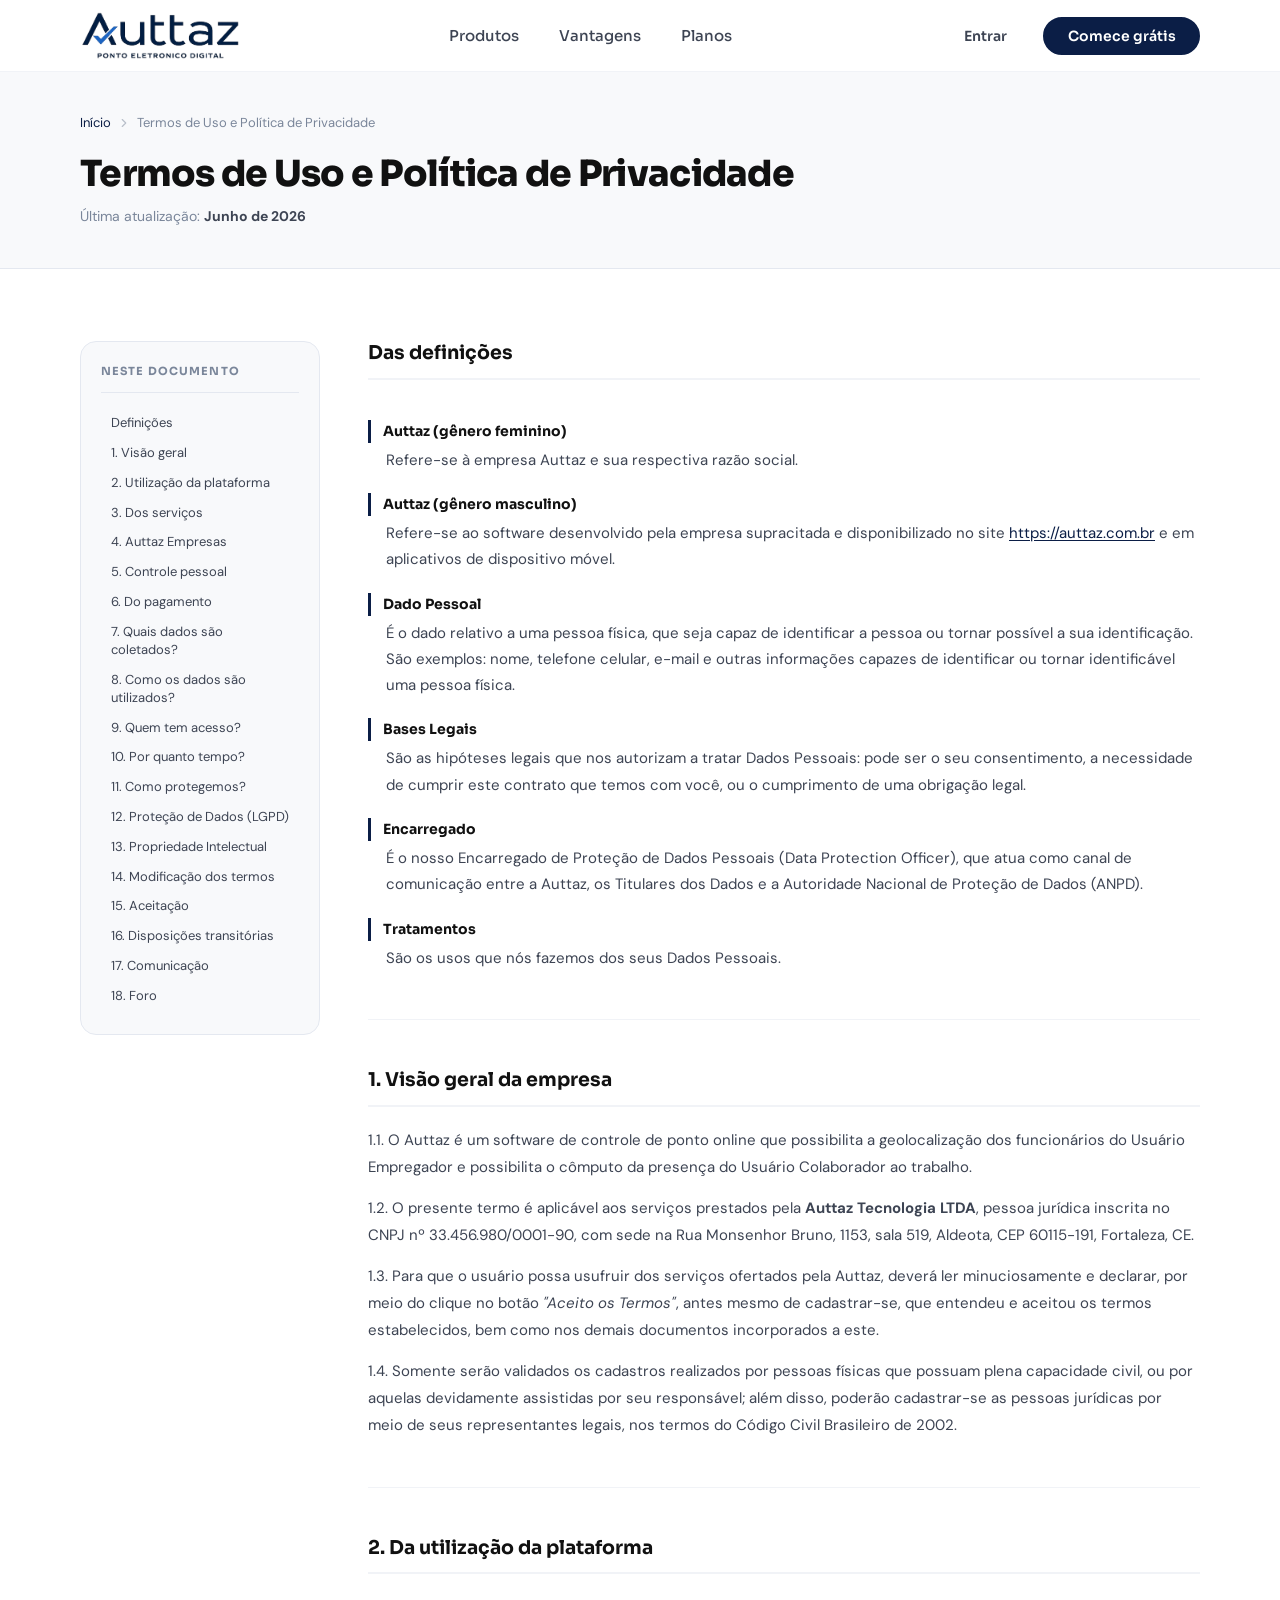
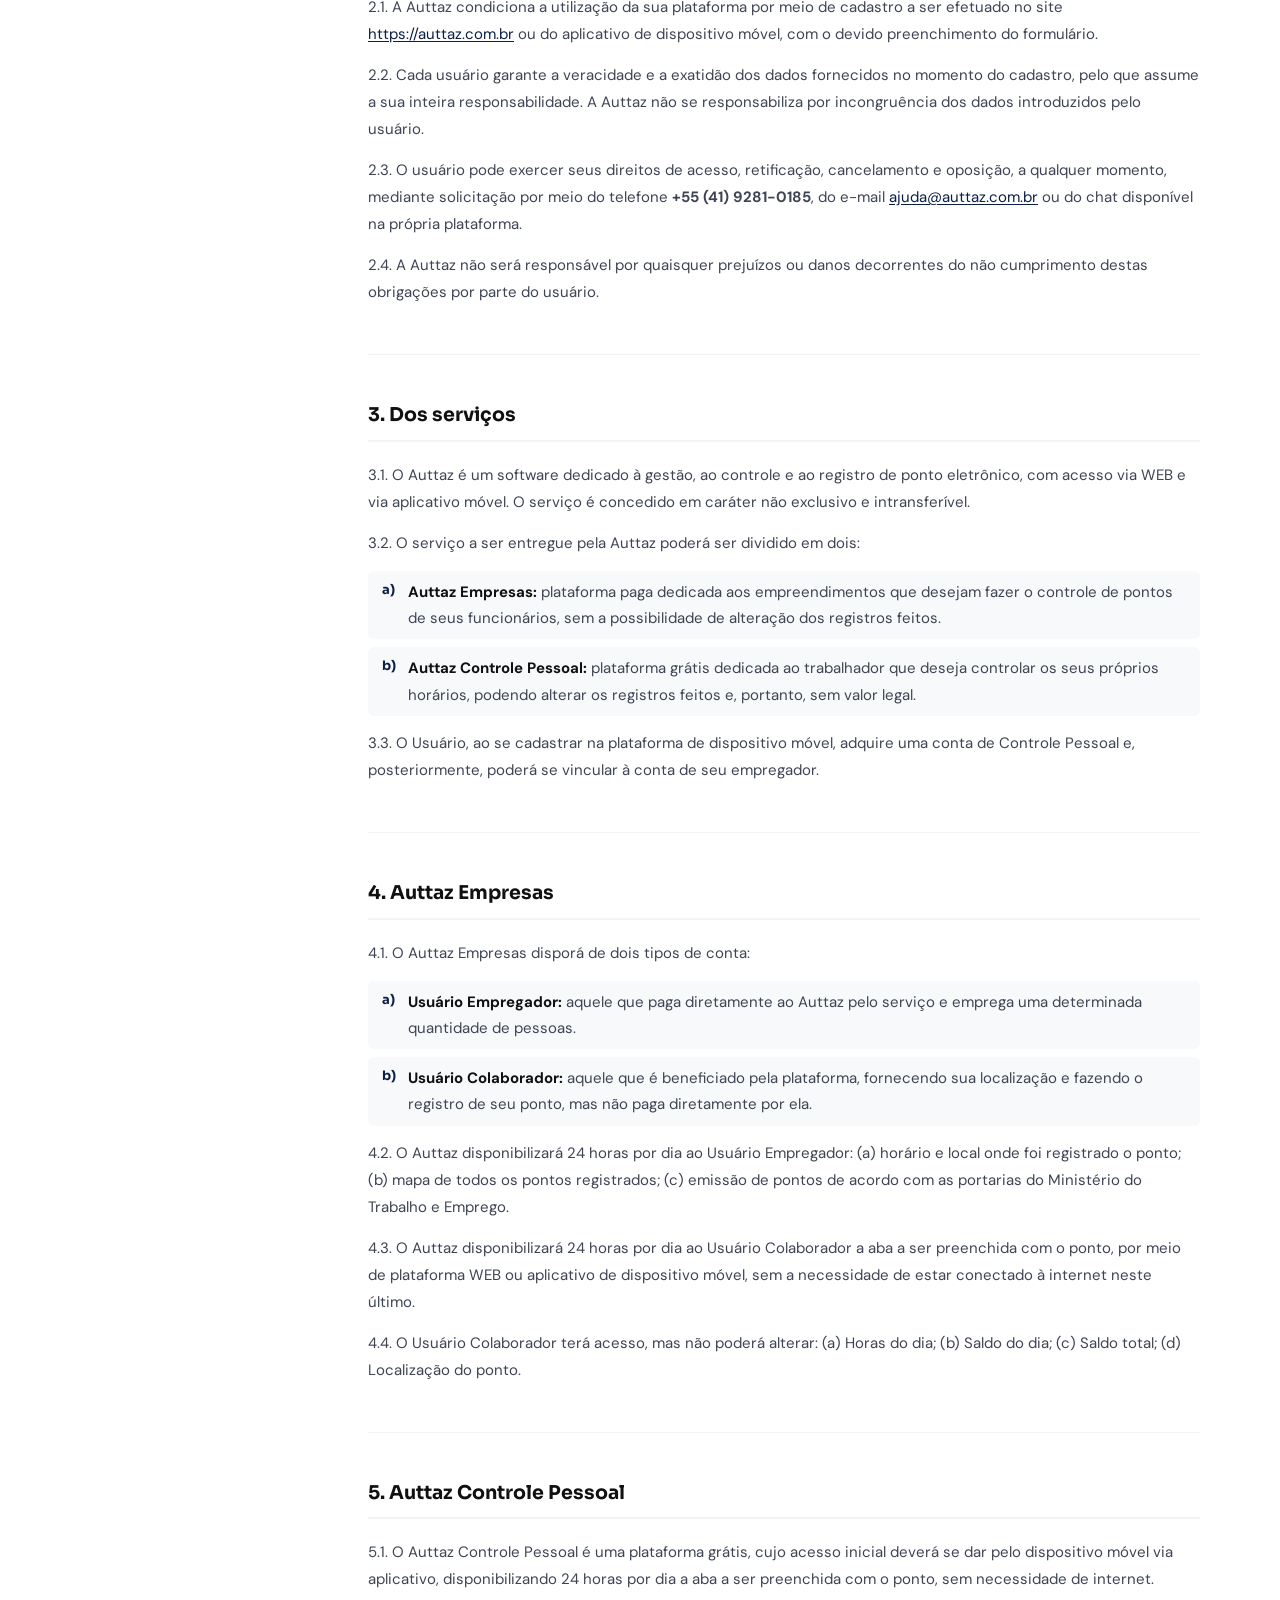
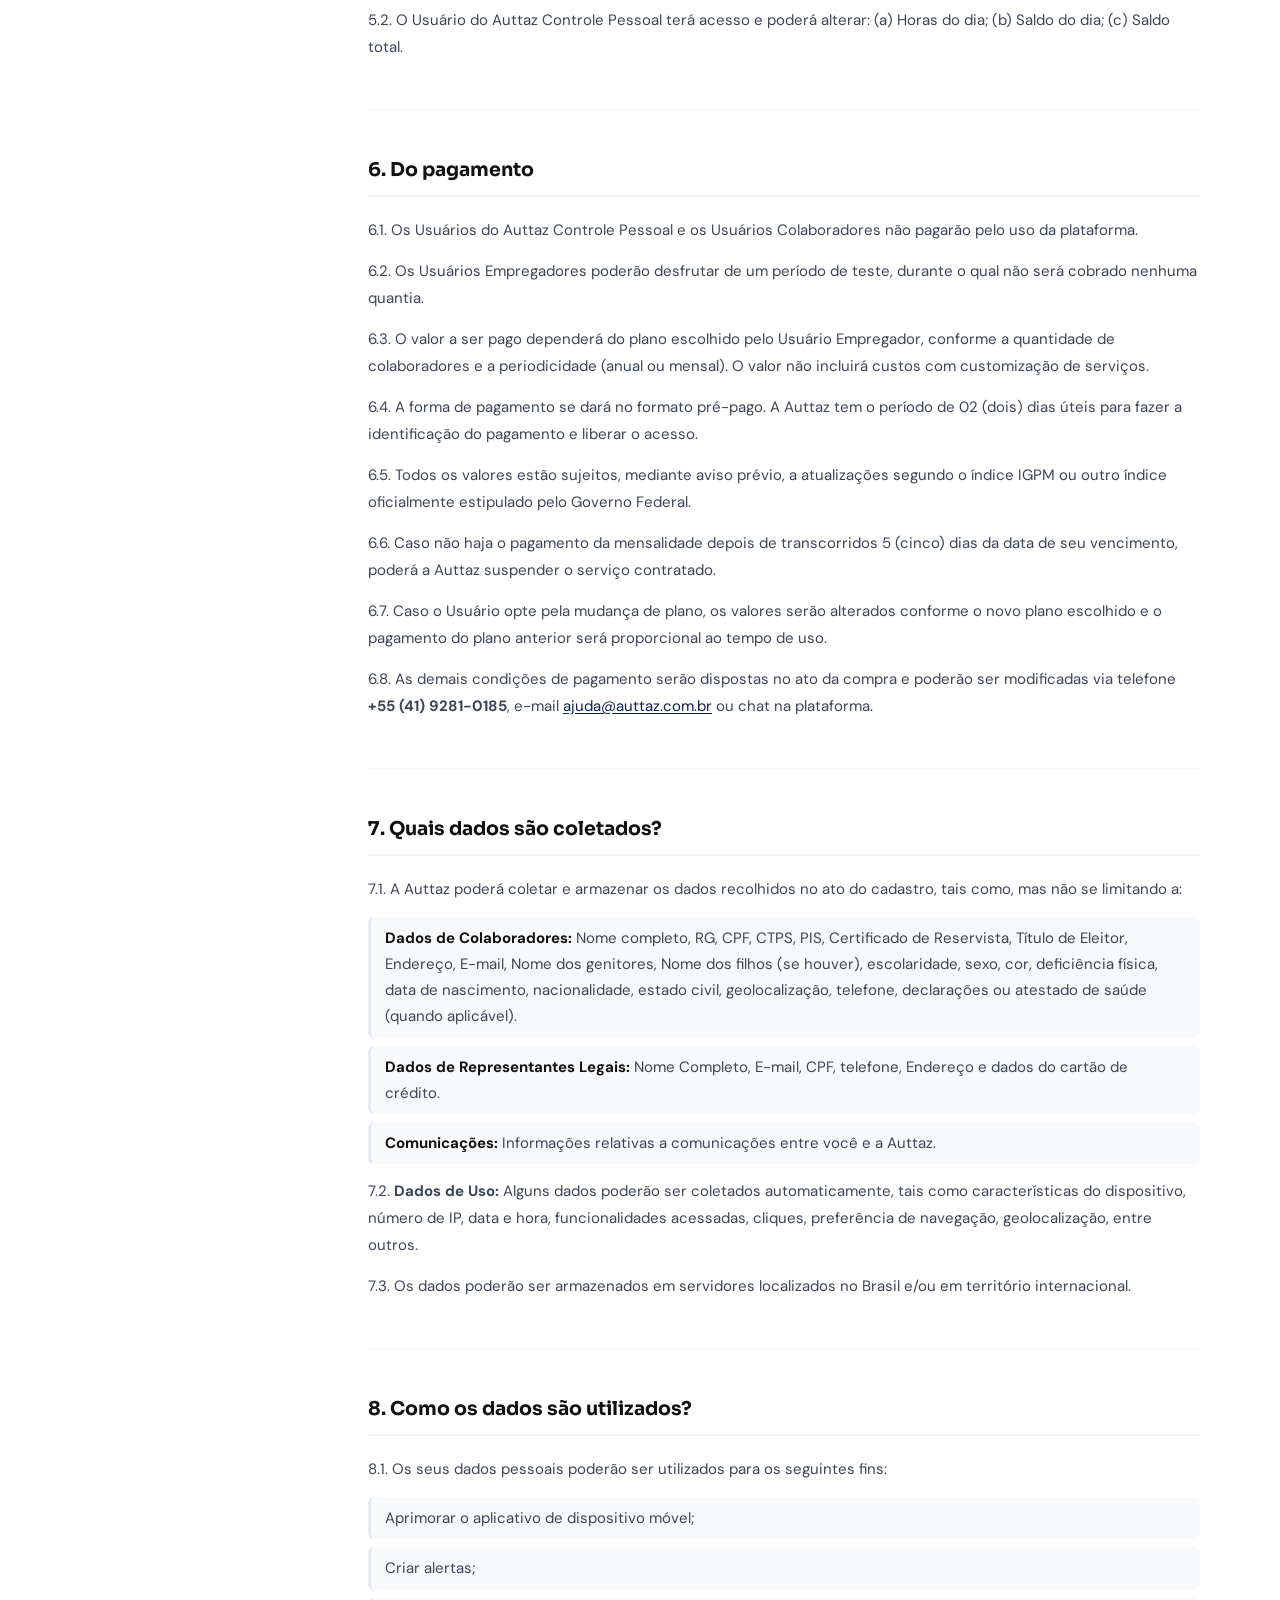
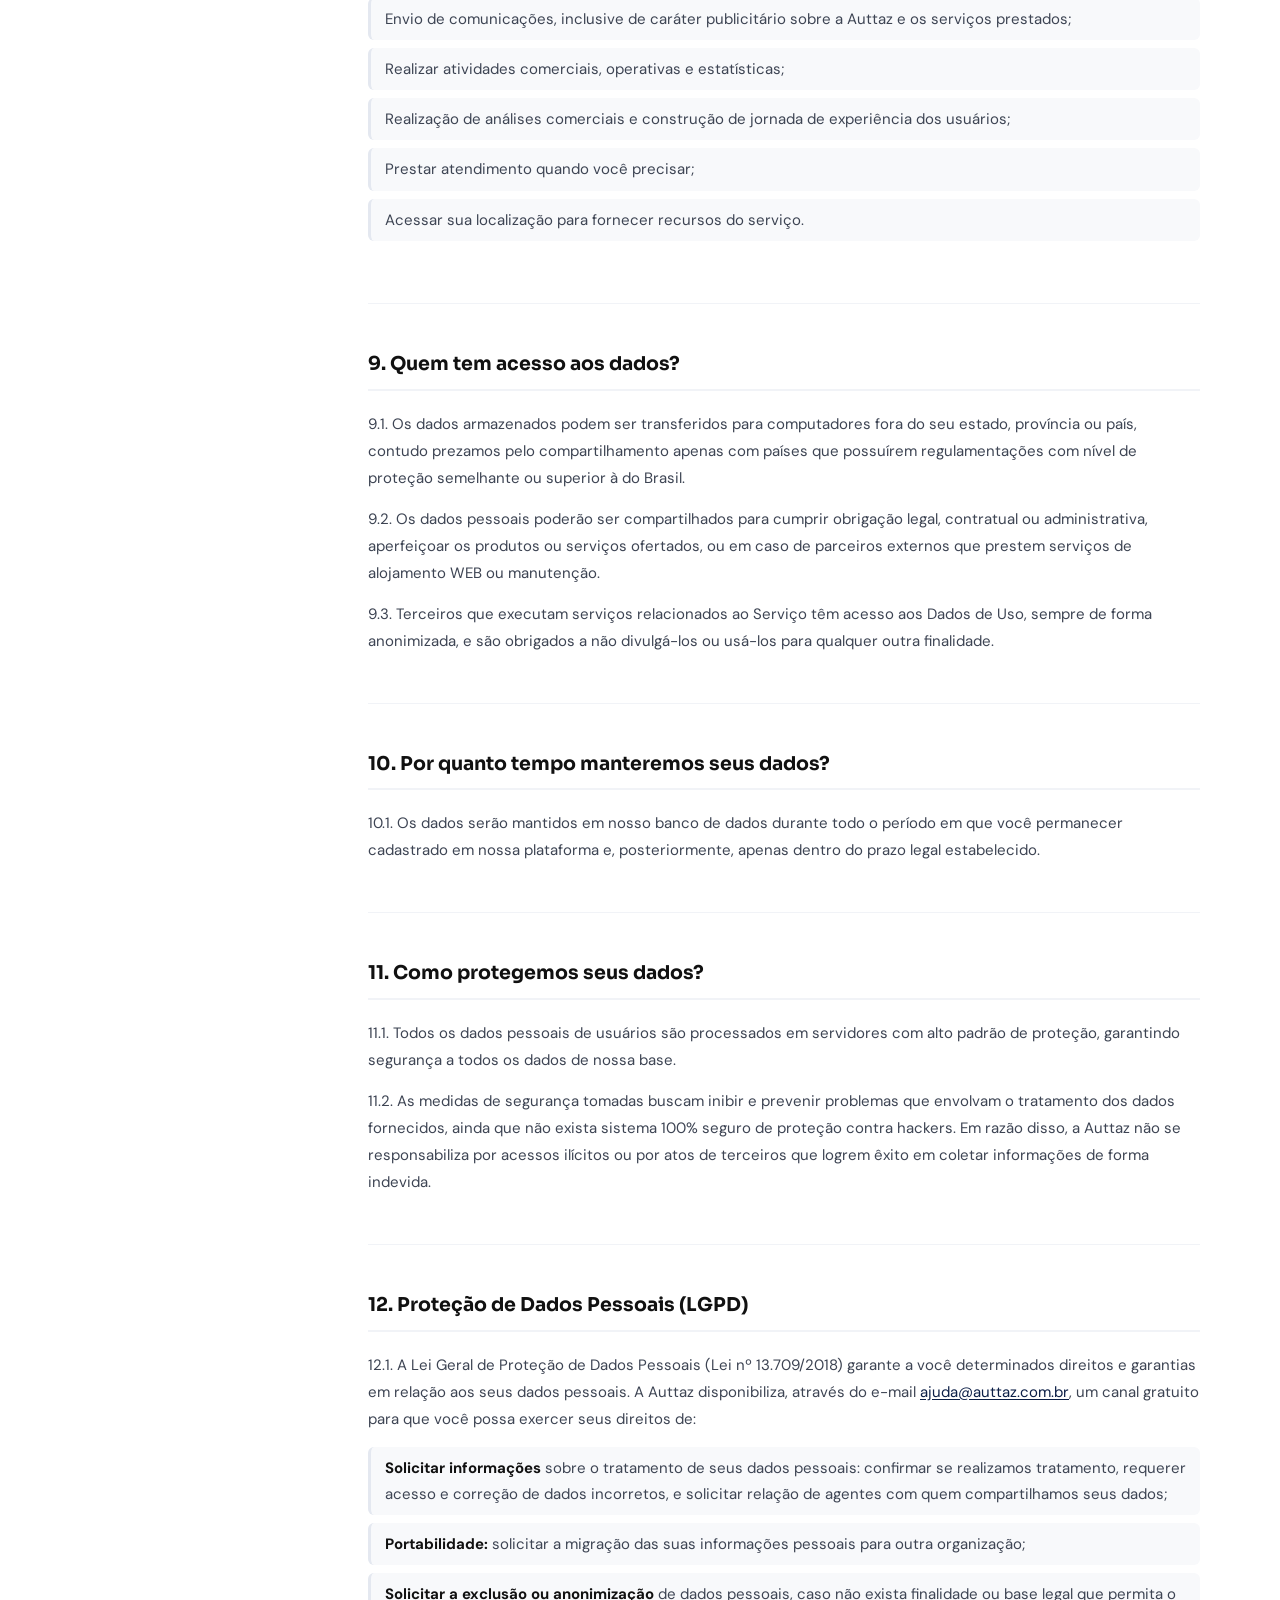
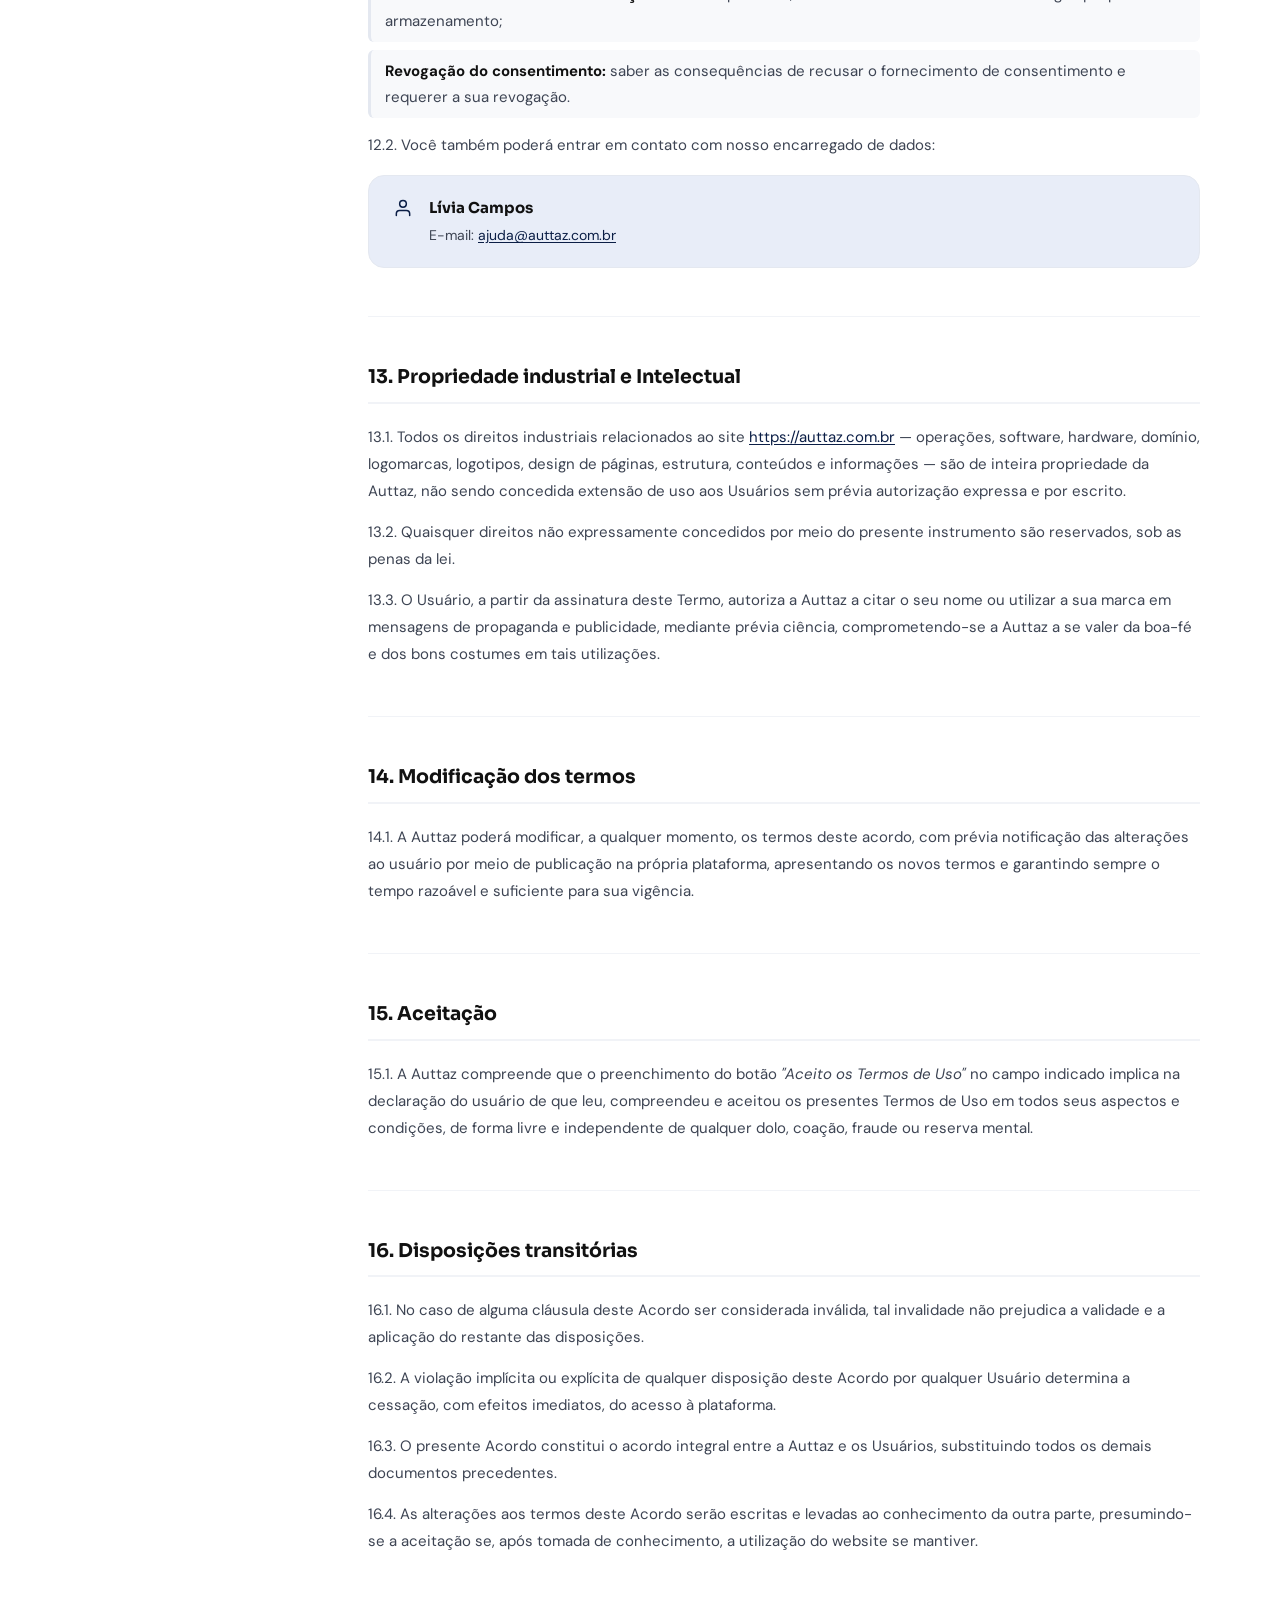
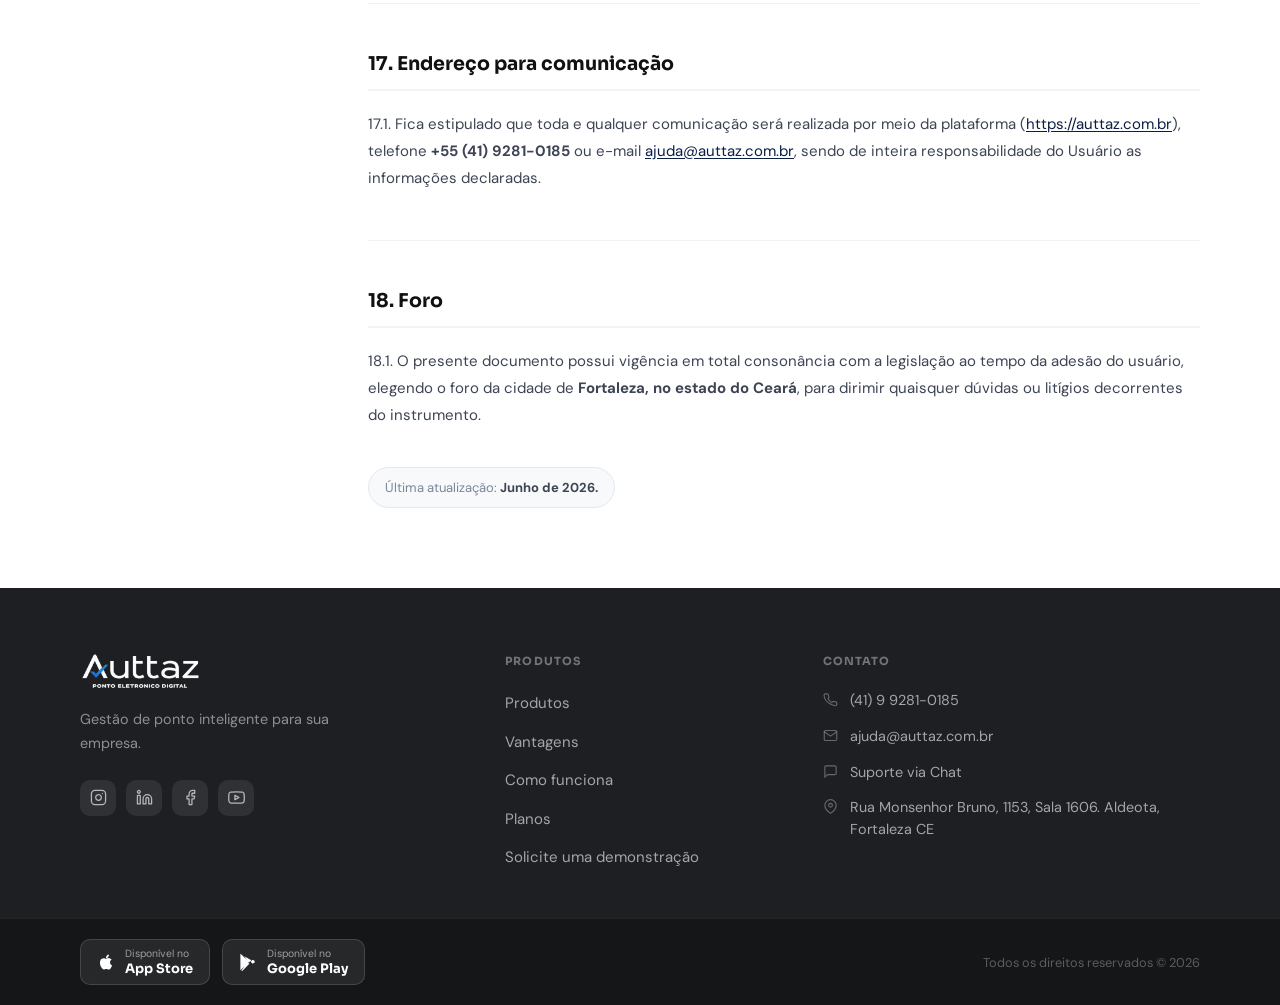
==== politica_de_privacidade.html @ d74c8990 "First commit Auttaz" ====
<!doctype html>
<html lang="pt-BR">
  <head>
    <meta charset="UTF-8" />
    <meta name="viewport" content="width=device-width, initial-scale=1.0" />
    <title>Termos de Uso e Política de Privacidade — Auttaz</title>
    <link rel="preconnect" href="https://fonts.googleapis.com" />
    <link rel="preconnect" href="https://fonts.gstatic.com" crossorigin />
    <link
      href="https://fonts.googleapis.com/css2?family=Sora:wght@300;400;500;600;700;800&family=DM+Sans:opsz,wght@9..40,300;9..40,400;9..40,500;9..40,600&display=swap"
      rel="stylesheet"
    />
    <!-- CSS do site principal -->
    <link rel="stylesheet" href="css/style.css" />
    <!-- CSS específico desta página -->
    <link rel="stylesheet" href="css/politica.css" />
    <link rel="icon" type="image/x-icon" href="./assets/img/logo-favicon.png" />
  </head>
  <body class="page-politica">
    <!-- ========== HEADER (idêntico ao site) ========== -->
    <header class="header" id="header">
      <div class="container header__inner">
        <a
          href="index.html"
          class="header__logo"
          aria-label="Voltar para a página inicial"
        >
          <img src="assets/img/logo-header.png" alt="Logo" class="logo-img" />
        </a>
        <nav class="header__nav" aria-label="Navegação principal">
          <ul class="nav__list">
            <li>
              <a href="index.html#solucoes" class="nav__link">Produtos</a>
            </li>
            <li>
              <a href="index.html#vantagens" class="nav__link">Vantagens</a>
            </li>
            <li><a href="index.html#planos" class="nav__link">Planos</a></li>
          </ul>
        </nav>
        <div class="header__actions">
          <a href="#" class="btn btn--ghost">Entrar</a>
          <a href="index.html#contato" class="btn btn--primary"
            >Comece grátis</a
          >
        </div>
        <button
          class="hamburger"
          id="hamburgerBtn"
          aria-label="Abrir menu"
          aria-expanded="false"
        >
          <span></span><span></span><span></span>
        </button>
      </div>
      <div class="mobile-nav" id="mobileNav" aria-hidden="true">
        <ul class="mobile-nav__list">
          <li>
            <a href="index.html#solucoes" class="mobile-nav__link">Produtos</a>
          </li>
          <li>
            <a href="index.html#vantagens" class="mobile-nav__link"
              >Vantagens</a
            >
          </li>
          <li>
            <a href="index.html#planos" class="mobile-nav__link">Planos</a>
          </li>
          <li class="mobile-nav__divider"></li>
          <li><a href="#" class="btn btn--ghost btn--full">Entrar</a></li>
          <li>
            <a href="index.html#contato" class="btn btn--primary btn--full"
              >Comece grátis</a
            >
          </li>
        </ul>
      </div>
    </header>

    <!-- ========== HERO DA PÁGINA ========== -->
    <section class="politica-hero">
      <div class="container">
        <div class="politica-hero__breadcrumb">
          <a href="index.html">Início</a>
          <svg
            width="14"
            height="14"
            viewBox="0 0 24 24"
            fill="none"
            stroke="currentColor"
            stroke-width="2"
            stroke-linecap="round"
            stroke-linejoin="round"
          >
            <polyline points="9 18 15 12 9 6" />
          </svg>
          <span>Termos de Uso e Política de Privacidade</span>
        </div>
        <h1 class="politica-hero__title">
          Termos de Uso e Política de Privacidade
        </h1>
        <p class="politica-hero__meta">
          Última atualização: <strong>Junho de 2026</strong>
        </p>
      </div>
    </section>

    <!-- ========== CONTEÚDO PRINCIPAL ========== -->
    <main class="politica-main">
      <div class="container politica-layout">
        <!-- Sumário lateral -->
        <aside class="politica-toc" aria-label="Índice do documento">
          <div class="politica-toc__inner">
            <p class="politica-toc__title">Neste documento</p>
            <nav>
              <ul class="politica-toc__list">
                <li><a href="#definicoes">Definições</a></li>
                <li><a href="#s1">1. Visão geral</a></li>
                <li><a href="#s2">2. Utilização da plataforma</a></li>
                <li><a href="#s3">3. Dos serviços</a></li>
                <li><a href="#s4">4. Auttaz Empresas</a></li>
                <li><a href="#s5">5. Controle pessoal</a></li>
                <li><a href="#s6">6. Do pagamento</a></li>
                <li><a href="#s7">7. Quais dados são coletados?</a></li>
                <li><a href="#s8">8. Como os dados são utilizados?</a></li>
                <li><a href="#s9">9. Quem tem acesso?</a></li>
                <li><a href="#s10">10. Por quanto tempo?</a></li>
                <li><a href="#s11">11. Como protegemos?</a></li>
                <li><a href="#s12">12. Proteção de Dados (LGPD)</a></li>
                <li><a href="#s13">13. Propriedade Intelectual</a></li>
                <li><a href="#s14">14. Modificação dos termos</a></li>
                <li><a href="#s15">15. Aceitação</a></li>
                <li><a href="#s16">16. Disposições transitórias</a></li>
                <li><a href="#s17">17. Comunicação</a></li>
                <li><a href="#s18">18. Foro</a></li>
              </ul>
            </nav>
          </div>
        </aside>

        <!-- Texto dos termos -->
        <article class="politica-content">
          <!-- DEFINIÇÕES -->
          <section id="definicoes" class="politica-section">
            <h2 class="politica-section__title">Das definições</h2>
            <dl class="politica-definitions">
              <dt>Auttaz (gênero feminino)</dt>
              <dd>Refere-se à empresa Auttaz e sua respectiva razão social.</dd>

              <dt>Auttaz (gênero masculino)</dt>
              <dd>
                Refere-se ao software desenvolvido pela empresa supracitada e
                disponibilizado no site
                <a href="https://auttaz.com.br" target="_blank" rel="noopener"
                  >https://auttaz.com.br</a
                >
                e em aplicativos de dispositivo móvel.
              </dd>

              <dt>Dado Pessoal</dt>
              <dd>
                É o dado relativo a uma pessoa física, que seja capaz de
                identificar a pessoa ou tornar possível a sua identificação. São
                exemplos: nome, telefone celular, e-mail e outras informações
                capazes de identificar ou tornar identificável uma pessoa
                física.
              </dd>

              <dt>Bases Legais</dt>
              <dd>
                São as hipóteses legais que nos autorizam a tratar Dados
                Pessoais: pode ser o seu consentimento, a necessidade de cumprir
                este contrato que temos com você, ou o cumprimento de uma
                obrigação legal.
              </dd>

              <dt>Encarregado</dt>
              <dd>
                É o nosso Encarregado de Proteção de Dados Pessoais (Data
                Protection Officer), que atua como canal de comunicação entre a
                Auttaz, os Titulares dos Dados e a Autoridade Nacional de
                Proteção de Dados (ANPD).
              </dd>

              <dt>Tratamentos</dt>
              <dd>São os usos que nós fazemos dos seus Dados Pessoais.</dd>
            </dl>
          </section>

          <!-- 1 -->
          <section id="s1" class="politica-section">
            <h2 class="politica-section__title">1. Visão geral da empresa</h2>
            <p>
              1.1. O Auttaz é um software de controle de ponto online que
              possibilita a geolocalização dos funcionários do Usuário
              Empregador e possibilita o cômputo da presença do Usuário
              Colaborador ao trabalho.
            </p>
            <p>
              1.2. O presente termo é aplicável aos serviços prestados pela
              <strong>Auttaz Tecnologia LTDA</strong>, pessoa jurídica inscrita
              no CNPJ nº 33.456.980/0001-90, com sede na Rua Monsenhor Bruno,
              1153, sala 519, Aldeota, CEP 60115-191, Fortaleza, CE.
            </p>
            <p>
              1.3. Para que o usuário possa usufruir dos serviços ofertados pela
              Auttaz, deverá ler minuciosamente e declarar, por meio do clique
              no botão <em>"Aceito os Termos"</em>, antes mesmo de cadastrar-se,
              que entendeu e aceitou os termos estabelecidos, bem como nos
              demais documentos incorporados a este.
            </p>
            <p>
              1.4. Somente serão validados os cadastros realizados por pessoas
              físicas que possuam plena capacidade civil, ou por aquelas
              devidamente assistidas por seu responsável; além disso, poderão
              cadastrar-se as pessoas jurídicas por meio de seus representantes
              legais, nos termos do Código Civil Brasileiro de 2002.
            </p>
          </section>

          <!-- 2 -->
          <section id="s2" class="politica-section">
            <h2 class="politica-section__title">
              2. Da utilização da plataforma
            </h2>
            <p>
              2.1. A Auttaz condiciona a utilização da sua plataforma por meio
              de cadastro a ser efetuado no site
              <a href="https://auttaz.com.br" target="_blank" rel="noopener"
                >https://auttaz.com.br</a
              >
              ou do aplicativo de dispositivo móvel, com o devido preenchimento
              do formulário.
            </p>
            <p>
              2.2. Cada usuário garante a veracidade e a exatidão dos dados
              fornecidos no momento do cadastro, pelo que assume a sua inteira
              responsabilidade. A Auttaz não se responsabiliza por incongruência
              dos dados introduzidos pelo usuário.
            </p>
            <p>
              2.3. O usuário pode exercer seus direitos de acesso, retificação,
              cancelamento e oposição, a qualquer momento, mediante solicitação
              por meio do telefone <strong>+55 (41) 9281-0185</strong>, do
              e-mail
              <a href="mailto:ajuda@auttaz.com.br">ajuda@auttaz.com.br</a> ou do
              chat disponível na própria plataforma.
            </p>
            <p>
              2.4. A Auttaz não será responsável por quaisquer prejuízos ou
              danos decorrentes do não cumprimento destas obrigações por parte
              do usuário.
            </p>
          </section>

          <!-- 3 -->
          <section id="s3" class="politica-section">
            <h2 class="politica-section__title">3. Dos serviços</h2>
            <p>
              3.1. O Auttaz é um software dedicado à gestão, ao controle e ao
              registro de ponto eletrônico, com acesso via WEB e via aplicativo
              móvel. O serviço é concedido em caráter não exclusivo e
              intransferível.
            </p>
            <p>
              3.2. O serviço a ser entregue pela Auttaz poderá ser dividido em
              dois:
            </p>
            <ol class="politica-list politica-list--alpha">
              <li>
                <strong>Auttaz Empresas:</strong> plataforma paga dedicada aos
                empreendimentos que desejam fazer o controle de pontos de seus
                funcionários, sem a possibilidade de alteração dos registros
                feitos.
              </li>
              <li>
                <strong>Auttaz Controle Pessoal:</strong> plataforma grátis
                dedicada ao trabalhador que deseja controlar os seus próprios
                horários, podendo alterar os registros feitos e, portanto, sem
                valor legal.
              </li>
            </ol>
            <p>
              3.3. O Usuário, ao se cadastrar na plataforma de dispositivo
              móvel, adquire uma conta de Controle Pessoal e, posteriormente,
              poderá se vincular à conta de seu empregador.
            </p>
          </section>

          <!-- 4 -->
          <section id="s4" class="politica-section">
            <h2 class="politica-section__title">4. Auttaz Empresas</h2>
            <p>4.1. O Auttaz Empresas disporá de dois tipos de conta:</p>
            <ol class="politica-list politica-list--alpha">
              <li>
                <strong>Usuário Empregador:</strong> aquele que paga diretamente
                ao Auttaz pelo serviço e emprega uma determinada quantidade de
                pessoas.
              </li>
              <li>
                <strong>Usuário Colaborador:</strong> aquele que é beneficiado
                pela plataforma, fornecendo sua localização e fazendo o registro
                de seu ponto, mas não paga diretamente por ela.
              </li>
            </ol>
            <p>
              4.2. O Auttaz disponibilizará 24 horas por dia ao Usuário
              Empregador: (a) horário e local onde foi registrado o ponto; (b)
              mapa de todos os pontos registrados; (c) emissão de pontos de
              acordo com as portarias do Ministério do Trabalho e Emprego.
            </p>
            <p>
              4.3. O Auttaz disponibilizará 24 horas por dia ao Usuário
              Colaborador a aba a ser preenchida com o ponto, por meio de
              plataforma WEB ou aplicativo de dispositivo móvel, sem a
              necessidade de estar conectado à internet neste último.
            </p>
            <p>
              4.4. O Usuário Colaborador terá acesso, mas não poderá alterar:
              (a) Horas do dia; (b) Saldo do dia; (c) Saldo total; (d)
              Localização do ponto.
            </p>
          </section>

          <!-- 5 -->
          <section id="s5" class="politica-section">
            <h2 class="politica-section__title">5. Auttaz Controle Pessoal</h2>
            <p>
              5.1. O Auttaz Controle Pessoal é uma plataforma grátis, cujo
              acesso inicial deverá se dar pelo dispositivo móvel via
              aplicativo, disponibilizando 24 horas por dia a aba a ser
              preenchida com o ponto, sem necessidade de internet.
            </p>
            <p>
              5.2. O Usuário do Auttaz Controle Pessoal terá acesso e poderá
              alterar: (a) Horas do dia; (b) Saldo do dia; (c) Saldo total.
            </p>
          </section>

          <!-- 6 -->
          <section id="s6" class="politica-section">
            <h2 class="politica-section__title">6. Do pagamento</h2>
            <p>
              6.1. Os Usuários do Auttaz Controle Pessoal e os Usuários
              Colaboradores não pagarão pelo uso da plataforma.
            </p>
            <p>
              6.2. Os Usuários Empregadores poderão desfrutar de um período de
              teste, durante o qual não será cobrado nenhuma quantia.
            </p>
            <p>
              6.3. O valor a ser pago dependerá do plano escolhido pelo Usuário
              Empregador, conforme a quantidade de colaboradores e a
              periodicidade (anual ou mensal). O valor não incluirá custos com
              customização de serviços.
            </p>
            <p>
              6.4. A forma de pagamento se dará no formato pré-pago. A Auttaz
              tem o período de 02 (dois) dias úteis para fazer a identificação
              do pagamento e liberar o acesso.
            </p>
            <p>
              6.5. Todos os valores estão sujeitos, mediante aviso prévio, a
              atualizações segundo o índice IGPM ou outro índice oficialmente
              estipulado pelo Governo Federal.
            </p>
            <p>
              6.6. Caso não haja o pagamento da mensalidade depois de
              transcorridos 5 (cinco) dias da data de seu vencimento, poderá a
              Auttaz suspender o serviço contratado.
            </p>
            <p>
              6.7. Caso o Usuário opte pela mudança de plano, os valores serão
              alterados conforme o novo plano escolhido e o pagamento do plano
              anterior será proporcional ao tempo de uso.
            </p>
            <p>
              6.8. As demais condições de pagamento serão dispostas no ato da
              compra e poderão ser modificadas via telefone
              <strong>+55 (41) 9281-0185</strong>, e-mail
              <a href="mailto:ajuda@auttaz.com.br">ajuda@auttaz.com.br</a> ou
              chat na plataforma.
            </p>
          </section>

          <!-- 7 -->
          <section id="s7" class="politica-section">
            <h2 class="politica-section__title">
              7. Quais dados são coletados?
            </h2>
            <p>
              7.1. A Auttaz poderá coletar e armazenar os dados recolhidos no
              ato do cadastro, tais como, mas não se limitando a:
            </p>
            <ul class="politica-list">
              <li>
                <strong>Dados de Colaboradores:</strong> Nome completo, RG, CPF,
                CTPS, PIS, Certificado de Reservista, Título de Eleitor,
                Endereço, E-mail, Nome dos genitores, Nome dos filhos (se
                houver), escolaridade, sexo, cor, deficiência física, data de
                nascimento, nacionalidade, estado civil, geolocalização,
                telefone, declarações ou atestado de saúde (quando aplicável).
              </li>
              <li>
                <strong>Dados de Representantes Legais:</strong> Nome Completo,
                E-mail, CPF, telefone, Endereço e dados do cartão de crédito.
              </li>
              <li>
                <strong>Comunicações:</strong> Informações relativas a
                comunicações entre você e a Auttaz.
              </li>
            </ul>
            <p>
              7.2. <strong>Dados de Uso:</strong> Alguns dados poderão ser
              coletados automaticamente, tais como características do
              dispositivo, número de IP, data e hora, funcionalidades acessadas,
              cliques, preferência de navegação, geolocalização, entre outros.
            </p>
            <p>
              7.3. Os dados poderão ser armazenados em servidores localizados no
              Brasil e/ou em território internacional.
            </p>
          </section>

          <!-- 8 -->
          <section id="s8" class="politica-section">
            <h2 class="politica-section__title">
              8. Como os dados são utilizados?
            </h2>
            <p>
              8.1. Os seus dados pessoais poderão ser utilizados para os
              seguintes fins:
            </p>
            <ul class="politica-list">
              <li>Aprimorar o aplicativo de dispositivo móvel;</li>
              <li>Criar alertas;</li>
              <li>
                Envio de comunicações, inclusive de caráter publicitário sobre a
                Auttaz e os serviços prestados;
              </li>
              <li>
                Realizar atividades comerciais, operativas e estatísticas;
              </li>
              <li>
                Realização de análises comerciais e construção de jornada de
                experiência dos usuários;
              </li>
              <li>Prestar atendimento quando você precisar;</li>
              <li>
                Acessar sua localização para fornecer recursos do serviço.
              </li>
            </ul>
          </section>

          <!-- 9 -->
          <section id="s9" class="politica-section">
            <h2 class="politica-section__title">
              9. Quem tem acesso aos dados?
            </h2>
            <p>
              9.1. Os dados armazenados podem ser transferidos para computadores
              fora do seu estado, província ou país, contudo prezamos pelo
              compartilhamento apenas com países que possuírem regulamentações
              com nível de proteção semelhante ou superior à do Brasil.
            </p>
            <p>
              9.2. Os dados pessoais poderão ser compartilhados para cumprir
              obrigação legal, contratual ou administrativa, aperfeiçoar os
              produtos ou serviços ofertados, ou em caso de parceiros externos
              que prestem serviços de alojamento WEB ou manutenção.
            </p>
            <p>
              9.3. Terceiros que executam serviços relacionados ao Serviço têm
              acesso aos Dados de Uso, sempre de forma anonimizada, e são
              obrigados a não divulgá-los ou usá-los para qualquer outra
              finalidade.
            </p>
          </section>

          <!-- 10 -->
          <section id="s10" class="politica-section">
            <h2 class="politica-section__title">
              10. Por quanto tempo manteremos seus dados?
            </h2>
            <p>
              10.1. Os dados serão mantidos em nosso banco de dados durante todo
              o período em que você permanecer cadastrado em nossa plataforma e,
              posteriormente, apenas dentro do prazo legal estabelecido.
            </p>
          </section>

          <!-- 11 -->
          <section id="s11" class="politica-section">
            <h2 class="politica-section__title">
              11. Como protegemos seus dados?
            </h2>
            <p>
              11.1. Todos os dados pessoais de usuários são processados em
              servidores com alto padrão de proteção, garantindo segurança a
              todos os dados de nossa base.
            </p>
            <p>
              11.2. As medidas de segurança tomadas buscam inibir e prevenir
              problemas que envolvam o tratamento dos dados fornecidos, ainda
              que não exista sistema 100% seguro de proteção contra hackers. Em
              razão disso, a Auttaz não se responsabiliza por acessos ilícitos
              ou por atos de terceiros que logrem êxito em coletar informações
              de forma indevida.
            </p>
          </section>

          <!-- 12 -->
          <section id="s12" class="politica-section">
            <h2 class="politica-section__title">
              12. Proteção de Dados Pessoais (LGPD)
            </h2>
            <p>
              12.1. A Lei Geral de Proteção de Dados Pessoais (Lei nº
              13.709/2018) garante a você determinados direitos e garantias em
              relação aos seus dados pessoais. A Auttaz disponibiliza, através
              do e-mail
              <a href="mailto:ajuda@auttaz.com.br">ajuda@auttaz.com.br</a>, um
              canal gratuito para que você possa exercer seus direitos de:
            </p>
            <ul class="politica-list">
              <li>
                <strong>Solicitar informações</strong> sobre o tratamento de
                seus dados pessoais: confirmar se realizamos tratamento,
                requerer acesso e correção de dados incorretos, e solicitar
                relação de agentes com quem compartilhamos seus dados;
              </li>
              <li>
                <strong>Portabilidade:</strong> solicitar a migração das suas
                informações pessoais para outra organização;
              </li>
              <li>
                <strong>Solicitar a exclusão ou anonimização</strong> de dados
                pessoais, caso não exista finalidade ou base legal que permita o
                armazenamento;
              </li>
              <li>
                <strong>Revogação do consentimento:</strong> saber as
                consequências de recusar o fornecimento de consentimento e
                requerer a sua revogação.
              </li>
            </ul>
            <p>
              12.2. Você também poderá entrar em contato com nosso encarregado
              de dados:
            </p>
            <div class="politica-contact-card">
              <svg
                width="20"
                height="20"
                viewBox="0 0 24 24"
                fill="none"
                stroke="#0b1e46"
                stroke-width="1.8"
                stroke-linecap="round"
                stroke-linejoin="round"
              >
                <path d="M20 21v-2a4 4 0 0 0-4-4H8a4 4 0 0 0-4 4v2" />
                <circle cx="12" cy="7" r="4" />
              </svg>
              <div>
                <strong>Lívia Campos</strong>
                <span
                  >E-mail:
                  <a href="mailto:ajuda@auttaz.com.br"
                    >ajuda@auttaz.com.br</a
                  ></span
                >
              </div>
            </div>
          </section>

          <!-- 13 -->
          <section id="s13" class="politica-section">
            <h2 class="politica-section__title">
              13. Propriedade industrial e Intelectual
            </h2>
            <p>
              13.1. Todos os direitos industriais relacionados ao site
              <a href="https://auttaz.com.br" target="_blank" rel="noopener"
                >https://auttaz.com.br</a
              >
              — operações, software, hardware, domínio, logomarcas, logotipos,
              design de páginas, estrutura, conteúdos e informações — são de
              inteira propriedade da Auttaz, não sendo concedida extensão de uso
              aos Usuários sem prévia autorização expressa e por escrito.
            </p>
            <p>
              13.2. Quaisquer direitos não expressamente concedidos por meio do
              presente instrumento são reservados, sob as penas da lei.
            </p>
            <p>
              13.3. O Usuário, a partir da assinatura deste Termo, autoriza a
              Auttaz a citar o seu nome ou utilizar a sua marca em mensagens de
              propaganda e publicidade, mediante prévia ciência,
              comprometendo-se a Auttaz a se valer da boa-fé e dos bons costumes
              em tais utilizações.
            </p>
          </section>

          <!-- 14 -->
          <section id="s14" class="politica-section">
            <h2 class="politica-section__title">14. Modificação dos termos</h2>
            <p>
              14.1. A Auttaz poderá modificar, a qualquer momento, os termos
              deste acordo, com prévia notificação das alterações ao usuário por
              meio de publicação na própria plataforma, apresentando os novos
              termos e garantindo sempre o tempo razoável e suficiente para sua
              vigência.
            </p>
          </section>

          <!-- 15 -->
          <section id="s15" class="politica-section">
            <h2 class="politica-section__title">15. Aceitação</h2>
            <p>
              15.1. A Auttaz compreende que o preenchimento do botão
              <em>"Aceito os Termos de Uso"</em> no campo indicado implica na
              declaração do usuário de que leu, compreendeu e aceitou os
              presentes Termos de Uso em todos seus aspectos e condições, de
              forma livre e independente de qualquer dolo, coação, fraude ou
              reserva mental.
            </p>
          </section>

          <!-- 16 -->
          <section id="s16" class="politica-section">
            <h2 class="politica-section__title">
              16. Disposições transitórias
            </h2>
            <p>
              16.1. No caso de alguma cláusula deste Acordo ser considerada
              inválida, tal invalidade não prejudica a validade e a aplicação do
              restante das disposições.
            </p>
            <p>
              16.2. A violação implícita ou explícita de qualquer disposição
              deste Acordo por qualquer Usuário determina a cessação, com
              efeitos imediatos, do acesso à plataforma.
            </p>
            <p>
              16.3. O presente Acordo constitui o acordo integral entre a Auttaz
              e os Usuários, substituindo todos os demais documentos
              precedentes.
            </p>
            <p>
              16.4. As alterações aos termos deste Acordo serão escritas e
              levadas ao conhecimento da outra parte, presumindo-se a aceitação
              se, após tomada de conhecimento, a utilização do website se
              mantiver.
            </p>
          </section>

          <!-- 17 -->
          <section id="s17" class="politica-section">
            <h2 class="politica-section__title">
              17. Endereço para comunicação
            </h2>
            <p>
              17.1. Fica estipulado que toda e qualquer comunicação será
              realizada por meio da plataforma (<a
                href="https://auttaz.com.br"
                target="_blank"
                rel="noopener"
                >https://auttaz.com.br</a
              >), telefone <strong>+55 (41) 9281-0185</strong> ou e-mail
              <a href="mailto:ajuda@auttaz.com.br">ajuda@auttaz.com.br</a>,
              sendo de inteira responsabilidade do Usuário as informações
              declaradas.
            </p>
          </section>

          <!-- 18 -->
          <section id="s18" class="politica-section">
            <h2 class="politica-section__title">18. Foro</h2>
            <p>
              18.1. O presente documento possui vigência em total consonância
              com a legislação ao tempo da adesão do usuário, elegendo o foro da
              cidade de <strong>Fortaleza, no estado do Ceará</strong>, para
              dirimir quaisquer dúvidas ou litígios decorrentes do instrumento.
            </p>
            <p class="politica-update">
              Última atualização: <strong>Junho de 2026.</strong>
            </p>
          </section>
        </article>
      </div>
    </main>

    <!-- ========== FOOTER ========== -->
    <footer class="footer">
      <div class="container footer__inner">
        <div class="footer__brand">
          <a href="index.html" class="footer__logo" aria-label="Logo">
            <img
              src="assets/img/logo-footer.png"
              alt="Logo"
              class="logo-img logo-img--footer"
            />
          </a>
          <p class="footer__tagline">
            Gestão de ponto inteligente para sua empresa.
          </p>
          <div class="footer__social">
            <a href="#" class="social-link" aria-label="Instagram">
              <svg
                width="17"
                height="17"
                viewBox="0 0 24 24"
                fill="none"
                stroke="currentColor"
                stroke-width="1.8"
                stroke-linecap="round"
                stroke-linejoin="round"
              >
                <rect x="2" y="2" width="20" height="20" rx="5" />
                <path d="M16 11.37A4 4 0 1 1 12.63 8 4 4 0 0 1 16 11.37z" />
                <line x1="17.5" y1="6.5" x2="17.51" y2="6.5" />
              </svg>
            </a>
            <a href="#" class="social-link" aria-label="LinkedIn">
              <svg
                width="17"
                height="17"
                viewBox="0 0 24 24"
                fill="none"
                stroke="currentColor"
                stroke-width="1.8"
                stroke-linecap="round"
                stroke-linejoin="round"
              >
                <path
                  d="M16 8a6 6 0 0 1 6 6v7h-4v-7a2 2 0 0 0-2-2 2 2 0 0 0-2 2v7h-4v-7a6 6 0 0 1 6-6z"
                />
                <rect x="2" y="9" width="4" height="12" />
                <circle cx="4" cy="4" r="2" />
              </svg>
            </a>
            <a href="#" class="social-link" aria-label="Facebook">
              <svg
                width="17"
                height="17"
                viewBox="0 0 24 24"
                fill="none"
                stroke="currentColor"
                stroke-width="1.8"
                stroke-linecap="round"
                stroke-linejoin="round"
              >
                <path
                  d="M18 2h-3a5 5 0 0 0-5 5v3H7v4h3v8h4v-8h3l1-4h-4V7a1 1 0 0 1 1-1h3z"
                />
              </svg>
            </a>
            <a href="#" class="social-link" aria-label="YouTube">
              <svg
                width="17"
                height="17"
                viewBox="0 0 24 24"
                fill="none"
                stroke="currentColor"
                stroke-width="1.8"
                stroke-linecap="round"
                stroke-linejoin="round"
              >
                <path
                  d="M22.54 6.42a2.78 2.78 0 0 0-1.95-1.97C18.88 4 12 4 12 4s-6.88 0-8.59.45A2.78 2.78 0 0 0 1.46 6.42 29 29 0 0 0 1 12a29 29 0 0 0 .46 5.58A2.78 2.78 0 0 0 3.41 19.6C5.12 20 12 20 12 20s6.88 0 8.59-.4a2.78 2.78 0 0 0 1.95-1.97A29 29 0 0 0 23 12a29 29 0 0 0-.46-5.58z"
                />
                <polygon points="9.75 15.02 15.5 12 9.75 8.98 9.75 15.02" />
              </svg>
            </a>
          </div>
        </div>
        <div class="footer__nav">
          <h4 class="footer__nav-title">Produtos</h4>
          <ul class="footer__nav-list">
            <li><a href="index.html#solucoes">Produtos</a></li>
            <li><a href="index.html#vantagens">Vantagens</a></li>
            <li><a href="index.html#planos">Como funciona</a></li>
            <li><a href="index.html#planos">Planos</a></li>
            <li><a href="index.html#contato">Solicite uma demonstração</a></li>
          </ul>
        </div>
        <div class="footer__contact">
          <h4 class="footer__nav-title">Contato</h4>
          <ul class="footer__contact-list">
            <li>
              <svg
                width="15"
                height="15"
                viewBox="0 0 24 24"
                fill="none"
                stroke="currentColor"
                stroke-width="1.8"
                stroke-linecap="round"
                stroke-linejoin="round"
              >
                <path
                  d="M22 16.92v3a2 2 0 0 1-2.18 2 19.79 19.79 0 0 1-8.63-3.07A19.5 19.5 0 0 1 4.69 13.6a19.79 19.79 0 0 1-3.07-8.67A2 2 0 0 1 3.6 3h3a2 2 0 0 1 2 1.72c.127.96.361 1.903.7 2.81a2 2 0 0 1-.45 2.11L8.09 10.91a16 16 0 0 0 6 6l1.27-1.27a2 2 0 0 1 2.11-.45c.907.339 1.85.573 2.81.7A2 2 0 0 1 22 17.92z"
                />
              </svg>
              (41) 9 9281-0185
            </li>
            <li>
              <svg
                width="15"
                height="15"
                viewBox="0 0 24 24"
                fill="none"
                stroke="currentColor"
                stroke-width="1.8"
                stroke-linecap="round"
                stroke-linejoin="round"
              >
                <path
                  d="M4 4h16c1.1 0 2 .9 2 2v12c0 1.1-.9 2-2 2H4c-1.1 0-2-.9-2-2V6c0-1.1.9-2 2-2z"
                />
                <polyline points="22,6 12,13 2,6" />
              </svg>
              ajuda@auttaz.com.br
            </li>
            <li>
              <svg
                width="15"
                height="15"
                viewBox="0 0 24 24"
                fill="none"
                stroke="currentColor"
                stroke-width="1.8"
                stroke-linecap="round"
                stroke-linejoin="round"
              >
                <path
                  d="M21 15a2 2 0 0 1-2 2H7l-4 4V5a2 2 0 0 1 2-2h14a2 2 0 0 1 2 2z"
                />
              </svg>
              Suporte via Chat
            </li>
            <li>
              <svg
                width="15"
                height="15"
                viewBox="0 0 24 24"
                fill="none"
                stroke="currentColor"
                stroke-width="1.8"
                stroke-linecap="round"
                stroke-linejoin="round"
              >
                <path d="M21 10c0 7-9 13-9 13s-9-6-9-13a9 9 0 0 1 18 0z" />
                <circle cx="12" cy="10" r="3" />
              </svg>
              Rua Monsenhor Bruno, 1153, Sala 1606. Aldeota, Fortaleza CE
            </li>
          </ul>
        </div>
      </div>
      <div class="footer__bottom-bar">
        <div class="container footer__bottom-inner">
          <div class="footer__stores">
            <a href="#" class="store-btn" aria-label="App Store">
              <svg
                width="18"
                height="18"
                viewBox="0 0 24 24"
                fill="currentColor"
              >
                <path
                  d="M18.71 19.5c-.83 1.24-1.71 2.45-3.05 2.47-1.34.03-1.77-.79-3.29-.79-1.53 0-2 .77-3.27.82-1.31.05-2.3-1.32-3.14-2.53C4.25 17 2.94 12.45 4.7 9.39c.87-1.52 2.43-2.48 4.12-2.51 1.28-.02 2.5.87 3.29.87.78 0 2.26-1.07 3.8-.91.65.03 2.47.26 3.64 1.98-.09.06-2.17 1.28-2.15 3.81.03 3.02 2.65 4.03 2.68 4.04-.03.07-.42 1.44-1.38 2.83M13 3.5c.73-.83 1.94-1.46 2.94-1.5.13 1.17-.34 2.35-1.04 3.19-.69.85-1.83 1.51-2.95 1.42-.15-1.15.41-2.35 1.05-3.11z"
                />
              </svg>
              <span
                ><small>Disponível no</small><strong>App Store</strong></span
              >
            </a>
            <a href="#" class="store-btn" aria-label="Google Play">
              <svg
                width="18"
                height="18"
                viewBox="0 0 24 24"
                fill="currentColor"
              >
                <path
                  d="M3.18 23.76c.35.19.74.24 1.12.14l.08-.04 9.39-9.4-2.39-2.4-8.2 11.7zM20.67 10.28l-2.5-1.44-2.69 2.69 2.69 2.69 2.52-1.45c.72-.41.72-1.08-.02-1.49zM2.01 1.07C1.9 1.33 1.84 1.64 1.84 2v20c0 .36.06.67.18.93l.09.09 11.2-11.2v-.26L2.1.98l-.09.09zM13.34 12.82l3.15-3.15-9.4-5.44 6.25 8.59z"
                />
              </svg>
              <span
                ><small>Disponível no</small><strong>Google Play</strong></span
              >
            </a>
          </div>
          <p class="footer__copy">Todos os direitos reservados &copy; 2026</p>
        </div>
      </div>
    </footer>

    <script src="js/script.js"></script>
    <script>
      // Highlight do sumário conforme scroll
      (function () {
        const sections = document.querySelectorAll(".politica-section");
        const tocLinks = document.querySelectorAll(".politica-toc__list a");
        if (!sections.length || !tocLinks.length) return;
        const headerH =
          parseInt(
            getComputedStyle(document.documentElement).getPropertyValue(
              "--header-h",
            ),
          ) || 72;
        const offset = headerH + 32;
        function onScroll() {
          let current = "";
          sections.forEach((s) => {
            if (window.scrollY >= s.offsetTop - offset) current = s.id;
          });
          tocLinks.forEach((a) => {
            a.classList.toggle(
              "active",
              a.getAttribute("href") === "#" + current,
            );
          });
        }
        window.addEventListener("scroll", onScroll, { passive: true });
        onScroll();
      })();
    </script>
  </body>
</html>
---- css/style.css ----
/* ============================================================
   style.css — PontoGO Landing Page (revisão 3)
   ============================================================ */

/* ----------------------------------------------------------
   1. TOKENS
   ---------------------------------------------------------- */
:root {
  --blue: #0b1e46;
  --blue-hover: #1a3470;
  --dark: #1e1f23;
  --black: #111111;
  --white: #ffffff;
  --green: #22b680;

  --gray-50: #f8f9fb;
  --gray-100: #f1f3f7;
  --gray-200: #e4e8f0;
  --gray-300: #c8d0e0;
  --gray-500: #7a869a;
  --gray-700: #3d4453;

  --font-display: "Sora", sans-serif;
  --font-body: "DM Sans", sans-serif;

  --radius-sm: 6px;
  --radius-md: 10px;
  --radius-lg: 16px;
  --radius-xl: 24px;
  --radius-full: 9999px;

  --shadow-sm: 0 2px 8px rgba(0, 0, 0, 0.07);
  --shadow-md: 0 4px 20px rgba(0, 0, 0, 0.09);
  --shadow-lg: 0 8px 40px rgba(0, 0, 0, 0.12);
  --shadow-xl: 0 16px 64px rgba(0, 0, 0, 0.14);

  --container-max: 1200px;
  --container-px: clamp(1.25rem, 5vw, 2.5rem);
  --header-h: 72px;

  --t-fast: 150ms ease;
  --t-normal: 250ms ease;
  --t-slow: 400ms ease;
}

/* ----------------------------------------------------------
   2. RESET
   ---------------------------------------------------------- */
*,
*::before,
*::after {
  box-sizing: border-box;
  margin: 0;
  padding: 0;
}
html {
  scroll-behavior: smooth;
  -webkit-text-size-adjust: 100%;
}
body {
  font-family: var(--font-body);
  font-size: 1rem;
  line-height: 1.65;
  color: var(--black);
  background: var(--white);
  -webkit-font-smoothing: antialiased;
}
img,
svg {
  display: block;
  max-width: 100%;
}
a {
  color: inherit;
  text-decoration: none;
}
ul {
  list-style: none;
}
button {
  cursor: pointer;
  font: inherit;
  border: none;
  background: none;
}
input,
select,
textarea,
button {
  font: inherit;
}

/* ----------------------------------------------------------
   3. LAYOUT
   ---------------------------------------------------------- */
.container {
  width: 100%;
  max-width: var(--container-max);
  margin: 0 auto;
  padding: 0 var(--container-px);
}
.section {
  padding: 80px 0;
}

/* ----------------------------------------------------------
   4. TIPOGRAFIA
   ---------------------------------------------------------- */
.section-title {
  font-family: var(--font-display);
  font-size: clamp(1.75rem, 3.5vw, 2.5rem);
  font-weight: 700;
  line-height: 1.18;
  color: var(--black);
  margin-bottom: 1rem;
}
.section-title--center {
  text-align: center;
}
.section-desc {
  font-size: 1.0625rem;
  color: var(--gray-700);
  line-height: 1.7;
  margin-bottom: 2rem;
  max-width: 50ch;
}
.section-desc--center {
  text-align: center;
  margin: 0 auto 2rem;
}
.section-header {
  text-align: center;
  margin-bottom: 3rem;
}

/* ----------------------------------------------------------
   5. BOTÕES
   ---------------------------------------------------------- */
.btn {
  display: inline-flex;
  align-items: center;
  justify-content: center;
  gap: 0.5rem;
  font-family: var(--font-display);
  font-size: 0.875rem;
  font-weight: 600;
  padding: 0.65rem 1.4rem;
  border-radius: var(--radius-full);
  border: 2px solid transparent;
  transition: all var(--t-normal);
  white-space: nowrap;
  cursor: pointer;
  line-height: 1;
}
.btn--primary {
  background: var(--blue);
  color: var(--white);
  border-color: var(--blue);
}
.btn--primary:hover {
  background: var(--blue-hover);
  border-color: var(--blue-hover);
  transform: translateY(-1px);
  box-shadow: 0 6px 20px rgba(11, 30, 70, 0.25);
}
.btn--outline {
  background: transparent;
  color: var(--gray-700);
  border-color: var(--gray-300);
}
.btn--outline:hover {
  border-color: var(--blue);
  color: var(--blue);
  transform: translateY(-1px);
}
.btn--ghost {
  background: transparent;
  color: var(--gray-700);
}
.btn--ghost:hover {
  color: var(--blue);
  background: var(--gray-100);
}
.btn--white {
  background: var(--white);
  color: var(--blue);
  border-color: var(--white);
}
.btn--white:hover {
  background: var(--gray-100);
  transform: translateY(-1px);
}
.btn--lg {
  font-size: 1rem;
  padding: 0.85rem 1.75rem;
}
.btn--full {
  width: 100%;
}

/* ----------------------------------------------------------
   6. LOGO (imagem real)
      Header: assets/img/logo.png
      Footer: assets/img/logo-white.png
   ---------------------------------------------------------- */
.logo-img {
  height: 3.5rem;
  width: auto;
  display: block;
  object-fit: contain;
}
.logo-img--footer {
  height: 2.5rem;
}

/* ----------------------------------------------------------
   7. HEADER
   ---------------------------------------------------------- */
.header {
  position: fixed;
  top: 0;
  left: 0;
  right: 0;
  z-index: 100;
  height: var(--header-h);
  background: rgba(255, 255, 255, 0.97);
  backdrop-filter: blur(10px);
  -webkit-backdrop-filter: blur(10px);
  border-bottom: 1px solid var(--gray-100);
  transition: box-shadow var(--t-normal);
}
.header.scrolled {
  box-shadow: var(--shadow-md);
}
.header__inner {
  display: flex;
  align-items: center;
  height: var(--header-h);
  gap: 2rem;
}
.header__logo {
  flex-shrink: 0;
}
.header__nav {
  flex: 1;
  display: flex;
  justify-content: center;
}
.nav__list {
  display: flex;
  align-items: center;
  gap: 2.5rem;
}
.nav__link {
  font-family: var(--font-display);
  font-size: 0.9375rem;
  font-weight: 500;
  color: var(--gray-700);
  position: relative;
  padding-bottom: 2px;
  transition: color var(--t-fast);
}
.nav__link::after {
  content: "";
  position: absolute;
  bottom: -2px;
  left: 0;
  right: 100%;
  height: 2px;
  background: var(--blue);
  transition: right var(--t-normal);
  border-radius: 1px;
}
.nav__link:hover {
  color: var(--blue);
}
.nav__link:hover::after {
  right: 0;
}
.header__actions {
  display: flex;
  align-items: center;
  gap: 0.75rem;
}

/* Hamburger */
.hamburger {
  display: none;
  flex-direction: column;
  gap: 5px;
  padding: 0.5rem;
  margin-left: auto;
}
.hamburger span {
  display: block;
  width: 24px;
  height: 2px;
  background: var(--black);
  border-radius: 2px;
  transition: all var(--t-normal);
  transform-origin: center;
}
.hamburger.open span:nth-child(1) {
  transform: translateY(7px) rotate(45deg);
}
.hamburger.open span:nth-child(2) {
  opacity: 0;
  transform: scaleX(0);
}
.hamburger.open span:nth-child(3) {
  transform: translateY(-7px) rotate(-45deg);
}

/* Mobile nav */
.mobile-nav {
  display: none;
  flex-direction: column;
  background: var(--white);
  border-top: 1px solid var(--gray-100);
  overflow: hidden;
  max-height: 0;
  transition:
    max-height var(--t-slow),
    padding var(--t-slow);
  padding: 0 var(--container-px);
}
.mobile-nav.open {
  max-height: 420px;
  padding-top: 1.25rem;
  padding-bottom: 1.5rem;
}
.mobile-nav__list {
  display: flex;
  flex-direction: column;
  gap: 0.75rem;
}
.mobile-nav__link {
  font-family: var(--font-display);
  font-size: 1.0625rem;
  font-weight: 600;
  color: var(--gray-700);
  padding: 0.5rem 0;
  border-bottom: 1px solid var(--gray-100);
}
.mobile-nav__divider {
  height: 0.75rem;
}

/* ----------------------------------------------------------
   8. HERO
   ---------------------------------------------------------- */
.hero {
  padding-top: calc(var(--header-h) + 60px);
  padding-bottom: 80px;
  background: var(--white);
  overflow: hidden;
}
.hero__inner {
  display: grid;
  grid-template-columns: 1.05fr 1fr;
  gap: 3.5rem;
  align-items: center;
}
.hero__visual {
  position: relative;
  display: flex;
  align-items: center;
  justify-content: center;
  min-height: 360px;
}
.mockup-card--main {
  width: 100%;
  max-width: 400px;
  background: var(--white);
  border: 1px solid var(--gray-200);
  border-radius: var(--radius-xl);
  box-shadow: var(--shadow-xl);
}
.mockup-card__header {
  display: flex;
  align-items: center;
  gap: 6px;
  background: var(--gray-50);
  border-bottom: 1px solid var(--gray-100);
  padding: 0.75rem 1rem;
}
.mockup-dot {
  width: 10px;
  height: 10px;
  border-radius: 50%;
  flex-shrink: 0;
}
.mockup-dot.red {
  background: #ff5f57;
}
.mockup-dot.yellow {
  background: #ffbd2e;
}
.mockup-dot.green {
  background: #28c840;
}
.mockup-card__title {
  font-family: var(--font-display);
  font-size: 0.75rem;
  font-weight: 600;
  color: var(--gray-500);
  margin-left: 0.5rem;
}
.mockup-card__body {
  padding: 1.25rem;
  display: flex;
  flex-direction: column;
  gap: 1rem;
}
.mockup-stat {
  display: flex;
  align-items: center;
  gap: 0.75rem;
  padding: 0.75rem 1rem;
  background: var(--gray-50);
  border-radius: var(--radius-md);
}
.mockup-stat__label {
  font-size: 0.8125rem;
  color: var(--gray-500);
  flex: 1;
}
.mockup-stat__value {
  font-family: var(--font-display);
  font-size: 1.375rem;
  font-weight: 700;
  color: var(--black);
}
.mockup-stat__badge {
  font-size: 0.75rem;
  font-weight: 700;
  padding: 2px 8px;
  border-radius: var(--radius-full);
}
.badge--green {
  background: #dcfce7;
  color: #16a34a;
}
.badge--red {
  background: #fee2e2;
  color: #dc2626;
}
.mockup-bars {
  display: flex;
  flex-direction: column;
  gap: 0.5rem;
}
.mockup-bar-row {
  display: flex;
  align-items: center;
  gap: 0.75rem;
}
.mockup-bar-row__label {
  font-size: 0.75rem;
  color: var(--gray-500);
  width: 22px;
  flex-shrink: 0;
}
.mockup-bar {
  flex: 1;
  height: 6px;
  background: var(--gray-200);
  border-radius: var(--radius-full);
  overflow: hidden;
}
.mockup-bar__fill {
  height: 100%;
  background: linear-gradient(90deg, var(--blue) 0%, #3d60a7 100%);
  border-radius: var(--radius-full);
}
.float-card {
  position: absolute;
  display: flex;
  align-items: center;
  gap: 0.5rem;
  background: var(--white);
  border: 1px solid var(--gray-200);
  border-radius: var(--radius-lg);
  padding: 0.6rem 0.875rem;
  box-shadow: var(--shadow-lg);
  font-size: 0.8125rem;
  font-weight: 600;
  color: var(--gray-700);
  white-space: nowrap;
  animation: float 4s ease-in-out infinite;
}
.float-card--top {
  top: 6%;
  right: -20px;
  animation-delay: 0s;
}
.float-card--bottom {
  bottom: 6%;
  left: -16px;
  animation-delay: 2s;
}
@keyframes float {
  0%,
  100% {
    transform: translateY(0);
  }
  50% {
    transform: translateY(-8px);
  }
}
.hero__copy {
  display: flex;
  flex-direction: column;
  align-items: flex-start;
}
.hero__title {
  font-family: var(--font-display);
  font-size: clamp(2rem, 4.5vw, 3.25rem);
  font-weight: 800;
  line-height: 1.1;
  color: var(--black);
  margin-bottom: 1.25rem;
  letter-spacing: -0.02em;
}
.hero__desc {
  font-size: 1.0625rem;
  color: var(--gray-700);
  line-height: 1.7;
  margin-bottom: 2rem;
  max-width: 46ch;
}
.hero__btns {
  display: flex;
  flex-wrap: wrap;
  gap: 0.75rem;
}

/* ----------------------------------------------------------
   9. SOLUÇÕES
   Coluna esquerda MAIOR (55%), direita com cards menores (45%)
   ---------------------------------------------------------- */
.solucoes {
  background: var(--gray-50);
}
.solucoes__inner {
  display: grid;
  grid-template-columns: 1fr 0.85fr; /* esquerda maior, direita menor */
  gap: 4.5rem;
  align-items: center;
}
.solucoes__copy {
  display: flex;
  flex-direction: column;
  align-items: flex-start;
}

/* Imagem circular */
.solucoes__img-wrap {
  width: 200px;
  height: 200px;
  border-radius: 50%;
  overflow: hidden;
  margin-bottom: 2rem;
  background: var(--gray-200); /* fallback enquanto imagem não carrega */
  border: 6px solid var(--white);
  box-shadow: var(--shadow-md);
  flex-shrink: 0;
}
.solucoes__img {
  width: 100%;
  height: 100%;
  object-fit: cover;
  display: block;
}

/* Cards das soluções — mais compactos */
.solucoes__cards {
  display: flex;
  flex-direction: column;
  gap: 0.875rem;
}
.sol-card {
  display: flex;
  align-items: flex-start;
  gap: 1rem;
  background: var(--white);
  border: 1px solid var(--gray-200);
  border-radius: var(--radius-lg);
  padding: 1rem 1.25rem;
  transition:
    box-shadow var(--t-normal),
    border-color var(--t-normal);
}
.sol-card:hover {
  border-color: var(--blue);
  box-shadow: var(--shadow-md);
}
.sol-card__icon {
  display: flex;
  align-items: center;
  justify-content: center;
  width: 76px;
  height: 64px;
  background: #edf0f8;
  border-radius: var(--radius-md);
  flex-shrink: 0;
}
.sol-card__title {
  font-family: var(--font-display);
  font-size: 0.9375rem;
  font-weight: 700;
  color: var(--black);
  margin-bottom: 0.2rem;
}
.sol-card__desc {
  font-size: 0.875rem;
  color: var(--gray-700);
  line-height: 1.55;
}

/* ----------------------------------------------------------
   10. VANTAGENS
   Ícones dos cards: azul (#0b1e46) no topo
   Ícones dos itens de lista: verde (#22b680) — SEM checkboxes
   ---------------------------------------------------------- */
.vantagens {
  background: var(--white);
}
.vantagens__grid {
  display: grid;
  grid-template-columns: repeat(3, 1fr);
  gap: 1.5rem;
}
.vant-card {
  background: var(--white);
  border: 1px solid var(--gray-200);
  border-radius: var(--radius-xl);
  padding: 2rem;
  display: flex;
  flex-direction: column;
  gap: 1rem;
  transition:
    box-shadow var(--t-normal),
    transform var(--t-normal);
}
.vant-card:hover {
  box-shadow: var(--shadow-lg);
  transform: translateY(-4px);
}
.vant-card__title {
  font-family: var(--font-display);
  font-size: 1.0625rem;
  font-weight: 700;
  color: var(--black);
  line-height: 1.3;
}
.vant-card__desc {
  font-size: 0.9375rem;
  color: var(--gray-700);
  line-height: 1.65;
}
.vant-card__list {
  display: flex;
  flex-direction: column;
  gap: 0;
  flex: 1;
}
.vant-card__list li {
  display: flex;
  align-items: center;
  gap: 0.625rem;
  font-size: 0.9rem;
  color: var(--gray-700);
  padding: 0.5rem 0;
  border-bottom: 1px solid var(--gray-100);
}
.vant-card__list li:last-child {
  border-bottom: none;
}
/* Ícone do item — verde, sem checkbox */
.vant-item-icon {
  flex-shrink: 0;
}

/* ----------------------------------------------------------
   11. PLANOS
   ---------------------------------------------------------- */
.planos {
  background: var(--gray-50);
}
.range-selector {
  display: flex;
  flex-wrap: wrap;
  justify-content: center;
  gap: 0.5rem;
  margin-bottom: 2.5rem;
}
.range-btn {
  font-family: var(--font-display);
  font-size: 0.9rem;
  font-weight: 600;
  padding: 0.5rem 1.25rem;
  border-radius: var(--radius-full);
  border: 2px solid var(--gray-300);
  background: var(--white);
  color: var(--gray-700);
  transition: all var(--t-normal);
}
.range-btn:hover {
  border-color: var(--blue);
  color: var(--blue);
}
.range-btn.active {
  background: var(--blue);
  border-color: var(--blue);
  color: var(--white);
  box-shadow: 0 4px 14px rgba(11, 30, 70, 0.28);
}

.planos__grid {
  display: grid;
  grid-template-columns: repeat(2, 1fr);
  gap: 1.5rem;
  max-width: 700px;
  margin: 0 auto;
}

/* Grid de 3 colunas para os novos planos fixos */
.planos__grid--3 {
  grid-template-columns: repeat(3, 1fr);
  max-width: 100%;
}
.plan-card {
  background: var(--white);
  border: 1px solid var(--gray-200);
  border-radius: var(--radius-xl);
  padding: 2rem;
  transition:
    box-shadow var(--t-normal),
    transform var(--t-normal);
}
.plan-card:hover {
  box-shadow: var(--shadow-lg);
  transform: translateY(-4px);
}
.plan-card--highlight {
  background: var(--blue);
  border-color: var(--blue);
  color: var(--white);
}
.plan-card__badge {
  display: inline-block;
  font-family: var(--font-display);
  font-size: 0.7rem;
  font-weight: 700;
  letter-spacing: 0.08em;
  text-transform: uppercase;
  background: var(--gray-100);
  color: var(--gray-500);
  padding: 0.25rem 0.75rem;
  border-radius: var(--radius-full);
  margin-bottom: 1.25rem;
}
.plan-card--highlight .plan-card__badge {
  background: rgba(255, 255, 255, 0.15);
  color: rgba(255, 255, 255, 0.85);
}
.plan-card__badge--annual {
  background: #fef3c7;
  color: #b45309;
}
.plan-card__subtitle {
  font-size: 0.75rem;
  font-weight: 600;
  letter-spacing: 0.08em;
  text-transform: uppercase;
  color: var(--gray-500);
  margin-bottom: 0.2rem;
}
.plan-card--highlight .plan-card__subtitle {
  color: rgba(255, 255, 255, 0.6);
}
.plan-card__name {
  font-family: var(--font-display);
  font-size: 1.625rem;
  font-weight: 800;
  color: var(--black);
  margin-bottom: 0.25rem;
  transition: all var(--t-normal);
}
.plan-card--highlight .plan-card__name {
  color: var(--white);
}
.plan-card__users {
  font-size: 0.9rem;
  color: var(--gray-500);
  margin-bottom: 1.25rem;
  transition: all var(--t-normal);
}
.plan-card--highlight .plan-card__users {
  color: rgba(255, 255, 255, 0.65);
}
.plan-card__price {
  display: flex;
  align-items: baseline;
  gap: 0.2rem;
  border-top: 1px solid var(--gray-100);
  padding-top: 1.25rem;
  margin-bottom: 1.5rem;
}
.plan-card--highlight .plan-card__price {
  border-color: rgba(255, 255, 255, 0.2);
}
.plan-card__currency {
  font-family: var(--font-display);
  font-size: 1rem;
  font-weight: 700;
  color: var(--gray-700);
}
.plan-card--highlight .plan-card__currency {
  color: rgba(255, 255, 255, 0.8);
}
.plan-card__amount {
  font-family: var(--font-display);
  font-size: 2.5rem;
  font-weight: 800;
  color: var(--black);
  line-height: 1;
  transition: all var(--t-normal);
}
.plan-card--highlight .plan-card__amount {
  color: var(--white);
}
.plan-card__period {
  font-size: 0.875rem;
  color: var(--gray-500);
}
.plan-card--highlight .plan-card__period {
  color: rgba(255, 255, 255, 0.6);
}
.plan-card__features {
  display: flex;
  flex-direction: column;
  gap: 0.625rem;
  margin-bottom: 2rem;
}
.plan-card__features li {
  display: flex;
  align-items: center;
  gap: 0.5rem;
  font-size: 0.9rem;
  color: var(--gray-700);
}
.plan-card--highlight .plan-card__features li {
  color: rgba(255, 255, 255, 0.85);
}

/* ----------------------------------------------------------
   12. CONTATO
   ---------------------------------------------------------- */
.contato {
  background: var(--white);
}
.contato__inner {
  display: grid;
  grid-template-columns: 1fr 1.2fr;
  gap: 4rem;
  align-items: center;
}
.contato__copy {
  display: flex;
  flex-direction: column;
}
.contato__copy .section-title {
  margin-bottom: 0.75rem;
}
.contato__copy .section-desc {
  margin-bottom: 1.5rem;
}
.checklist {
  display: flex;
  flex-direction: column;
  gap: 0.75rem;
}
.checklist li {
  display: flex;
  align-items: center;
  gap: 0.75rem;
  font-size: 0.9375rem;
  font-weight: 500;
  color: var(--gray-700);
}
.checklist__icon {
  display: flex;
  align-items: center;
  justify-content: center;
  width: 22px;
  height: 22px;
  border-radius: 50%;
  background: var(--blue);
  color: var(--white);
  flex-shrink: 0;
}
.contato__form-wrap {
  background: var(--white);
  border: 1px solid var(--gray-200);
  border-radius: var(--radius-xl);
  padding: 2.25rem;
  box-shadow: var(--shadow-md);
}
#leadForm {
  display: flex;
  flex-direction: column;
  gap: 0;
}
.form__section-title {
  font-family: var(--font-display);
  font-size: 0.875rem;
  font-weight: 700;
  color: var(--black);
  padding-bottom: 0.75rem;
  border-bottom: 1px solid var(--gray-100);
  margin-bottom: 1rem;
  margin-top: 1.25rem;
}
#leadForm > .form__section-title:first-of-type {
  margin-top: 0;
}
.form__group {
  display: flex;
  flex-direction: column;
  gap: 0.3rem;
  margin-bottom: 1rem;
}
.form__group--full {
  grid-column: 1 / -1;
}
.form__row {
  display: grid;
  grid-template-columns: 1fr 1fr;
  gap: 1rem;
}
.form__label {
  font-size: 0.8125rem;
  font-weight: 600;
  color: var(--black);
}
.form__req {
  color: var(--blue);
}
.form__input {
  width: 100%;
  padding: 0.7rem 1rem;
  border: 1.5px solid var(--gray-200);
  border-radius: var(--radius-md);
  font-size: 0.9rem;
  color: var(--black);
  background: var(--white);
  transition:
    border-color var(--t-fast),
    box-shadow var(--t-fast);
}
.form__input::placeholder {
  color: var(--gray-300);
}
.form__input:focus {
  outline: none;
  border-color: var(--blue);
  box-shadow: 0 0 0 3px rgba(11, 30, 70, 0.09);
}
.form__select-wrap {
  position: relative;
}
.form__select {
  width: 100%;
  padding: 0.7rem 2.5rem 0.7rem 1rem;
  border: 1.5px solid var(--gray-200);
  border-radius: var(--radius-md);
  font-size: 0.9rem;
  color: var(--black);
  background: var(--white);
  appearance: none;
  -webkit-appearance: none;
  cursor: pointer;
  transition:
    border-color var(--t-fast),
    box-shadow var(--t-fast);
}
.form__select:focus {
  outline: none;
  border-color: var(--blue);
  box-shadow: 0 0 0 3px rgba(11, 30, 70, 0.09);
}
.form__select-arrow {
  position: absolute;
  right: 0.875rem;
  top: 50%;
  transform: translateY(-50%);
  pointer-events: none;
}
.form__checkbox {
  display: flex;
  align-items: flex-start;
  gap: 0.625rem;
  cursor: pointer;
  font-size: 0.8125rem;
  color: var(--gray-500);
  line-height: 1.5;
  margin-bottom: 1.25rem;
  margin-top: 0.25rem;
}
.form__checkbox input[type="checkbox"] {
  flex-shrink: 0;
  width: 16px;
  height: 16px;
  border-radius: 4px;
  accent-color: var(--blue);
  cursor: pointer;
  margin-top: 2px;
}
.form__link {
  color: var(--blue);
  text-decoration: underline;
}
.form__submit {
  width: 100%;
}
.form-success {
  display: flex;
  flex-direction: column;
  align-items: center;
  justify-content: center;
  text-align: center;
  gap: 0.75rem;
  padding: 2rem 1.5rem;
  background: #f0fdf4;
  border-radius: var(--radius-lg);
  margin-bottom: 1.5rem;
  animation: fadeIn var(--t-slow) ease;
}
.form-success[hidden] {
  display: none;
}
.form-success strong {
  font-family: var(--font-display);
  font-size: 1.25rem;
  font-weight: 700;
  color: #16a34a;
}
.form-success p {
  font-size: 0.9375rem;
  color: var(--gray-700);
}
@keyframes fadeIn {
  from {
    opacity: 0;
    transform: scale(0.96);
  }
  to {
    opacity: 1;
    transform: scale(1);
  }
}

/* ----------------------------------------------------------
   13. FOOTER
   ---------------------------------------------------------- */
.footer {
  background: var(--dark);
  color: var(--white);
}
.footer__inner {
  display: grid;
  grid-template-columns: 1.4fr 1fr 1.4fr;
  gap: 3rem;
  padding-top: 4rem;
  padding-bottom: 3rem;
}
.footer__logo {
  display: block;
  margin-bottom: 1rem;
}
.footer__tagline {
  font-size: 0.9rem;
  color: rgba(255, 255, 255, 0.5);
  line-height: 1.65;
  max-width: 28ch;
  margin-bottom: 1.5rem;
}
.footer__social {
  display: flex;
  gap: 0.625rem;
}
.social-link {
  display: flex;
  align-items: center;
  justify-content: center;
  width: 36px;
  height: 36px;
  border-radius: var(--radius-md);
  background: rgba(255, 255, 255, 0.08);
  color: rgba(255, 255, 255, 0.65);
  transition: all var(--t-normal);
}
.social-link:hover {
  background: var(--blue);
  color: var(--white);
  transform: translateY(-2px);
}
.footer__nav-title {
  font-family: var(--font-display);
  font-size: 0.7rem;
  font-weight: 700;
  letter-spacing: 0.1em;
  text-transform: uppercase;
  color: rgba(255, 255, 255, 0.38);
  margin-bottom: 1.25rem;
}
.footer__nav-list {
  display: flex;
  flex-direction: column;
  gap: 0.75rem;
}
.footer__nav-list a {
  font-size: 0.9375rem;
  color: rgba(255, 255, 255, 0.6);
  transition: color var(--t-fast);
}
.footer__nav-list a:hover {
  color: var(--white);
}
.footer__contact-list {
  display: flex;
  flex-direction: column;
  gap: 0.875rem;
}
.footer__contact-list li {
  display: flex;
  align-items: flex-start;
  gap: 0.75rem;
  font-size: 0.9rem;
  color: rgba(255, 255, 255, 0.6);
  line-height: 1.5;
}
.footer__contact-list svg {
  flex-shrink: 0;
  margin-top: 2px;
  opacity: 0.55;
}
.footer__bottom-bar {
  background: rgba(0, 0, 0, 0.3);
  border-top: 1px solid rgba(255, 255, 255, 0.06);
}
.footer__bottom-inner {
  display: flex;
  align-items: center;
  justify-content: space-between;
  flex-wrap: wrap;
  gap: 1rem;
  padding-top: 1.25rem;
  padding-bottom: 1.25rem;
}
.footer__stores {
  display: flex;
  gap: 0.75rem;
}
.store-btn {
  display: flex;
  align-items: center;
  gap: 0.625rem;
  background: rgba(255, 255, 255, 0.08);
  border: 1px solid rgba(255, 255, 255, 0.14);
  border-radius: var(--radius-md);
  padding: 0.5rem 1rem;
  color: var(--white);
  transition: all var(--t-normal);
}
.store-btn:hover {
  background: rgba(255, 255, 255, 0.15);
  transform: translateY(-1px);
}
.store-btn span {
  display: flex;
  flex-direction: column;
  line-height: 1.2;
}
.store-btn small {
  font-size: 0.65rem;
  color: rgba(255, 255, 255, 0.55);
}
.store-btn strong {
  font-family: var(--font-display);
  font-size: 0.8125rem;
  font-weight: 700;
}
.footer__copy {
  font-size: 0.8rem;
  color: rgba(255, 255, 255, 0.3);
}

/* ----------------------------------------------------------
   14. RESPONSIVIDADE — TABLET (≤ 900px)
   ---------------------------------------------------------- */
@media (max-width: 900px) {
  .header__nav,
  .header__actions {
    display: none;
  }
  .hamburger {
    display: flex;
  }
  .mobile-nav {
    display: flex;
  }

  .hero__inner {
    grid-template-columns: 1fr;
    gap: 3rem;
  }
  .hero__visual {
    order: -1;
    min-height: 260px;
  }
  .float-card--top {
    right: 0;
  }
  .float-card--bottom {
    left: 0;
  }

  .solucoes__inner {
    grid-template-columns: 1fr;
    gap: 2.5rem;
  }
  .solucoes__copy {
    align-items: center;
    text-align: center;
  }

  .vantagens__grid {
    grid-template-columns: 1fr;
  }
  .planos__grid {
    max-width: 100%;
  }
  .planos__grid--3 {
    grid-template-columns: 1fr;
  }
  .contato__inner {
    grid-template-columns: 1fr;
    gap: 2.5rem;
  }
  .footer__inner {
    grid-template-columns: 1fr 1fr;
  }
  .footer__brand {
    grid-column: 1 / -1;
  }
}

/* ----------------------------------------------------------
   15. RESPONSIVIDADE — MOBILE (≤ 600px)
   ---------------------------------------------------------- */
@media (max-width: 600px) {
  :root {
    --header-h: 64px;
  }
  .section {
    padding: 56px 0;
  }
  .hero {
    padding-top: calc(var(--header-h) + 40px);
    padding-bottom: 56px;
  }
  .hero__btns {
    flex-direction: column;
    width: 100%;
  }
  .hero__btns .btn {
    width: 100%;
    justify-content: center;
  }
  .mockup-card--main {
    max-width: 100%;
  }
  .float-card {
    display: none;
  }
  .sol-card {
    flex-direction: column;
  }
  .vant-card:hover {
    transform: none;
  }
  .planos__grid {
    grid-template-columns: 1fr;
  }
  .range-btn {
    font-size: 0.8125rem;
    padding: 0.425rem 0.9rem;
  }
  .form__row {
    grid-template-columns: 1fr;
  }
  .contato__form-wrap {
    padding: 1.5rem;
  }
  .footer__inner {
    grid-template-columns: 1fr;
    gap: 2rem;
  }
  .footer__brand {
    grid-column: auto;
  }
  .footer__bottom-inner {
    flex-direction: column;
    align-items: center;
    text-align: center;
  }
  .footer__stores {
    flex-direction: column;
    width: 100%;
  }
  .store-btn {
    justify-content: center;
  }
}

/* Descrição curta abaixo do nome do plano */
.plan-card__desc-plan {
  font-size: 0.875rem;
  color: var(--gray-500);
  margin-bottom: 1.25rem;
  margin-top: -0.25rem;
  line-height: 1.4;
}
.plan-card--highlight .plan-card__desc-plan {
  color: rgba(255, 255, 255, 0.65);
}
---- css/politica.css ----
/* ============================================================
   politica.css — Página de Termos de Uso e Política de Privacidade
   Importa o visual do site (style.css) e adiciona estilos
   específicos desta página.
   ============================================================ */

/* Compensa o header fixo */
.page-politica main,
.page-politica .politica-hero {
  padding-top: var(--header-h);
}

/* ----------------------------------------------------------
   HERO DA PÁGINA
   ---------------------------------------------------------- */
.politica-hero {
  background: var(--gray-50);
  border-bottom: 1px solid var(--gray-200);
  padding: 3rem 0 2.5rem;
  margin-top: 2.5rem;
}

.politica-hero__breadcrumb {
  display: flex;
  align-items: center;
  gap: 0.375rem;
  font-size: 0.8125rem;
  color: var(--gray-500);
  margin-bottom: 1.25rem;
}

.politica-hero__breadcrumb a {
  color: var(--blue);
  transition: opacity 150ms ease;
}
.politica-hero__breadcrumb a:hover {
  opacity: 0.75;
}
.politica-hero__breadcrumb svg {
  flex-shrink: 0;
  opacity: 0.5;
}

.politica-hero__title {
  font-family: var(--font-display);
  font-size: clamp(1.625rem, 3vw, 2.25rem);
  font-weight: 800;
  color: var(--black);
  line-height: 1.15;
  letter-spacing: -0.02em;
  margin-bottom: 0.625rem;
}

.politica-hero__meta {
  font-size: 0.875rem;
  color: var(--gray-500);
}
.politica-hero__meta strong {
  color: var(--gray-700);
}

/* ----------------------------------------------------------
   LAYOUT: sumário lateral + conteúdo
   ---------------------------------------------------------- */
.politica-main {
  padding: 3.5rem 0 5rem;
}

.politica-layout {
  display: grid;
  grid-template-columns: 240px 1fr;
  gap: 3rem;
  align-items: start;
}

/* ----------------------------------------------------------
   SUMÁRIO LATERAL (TOC)
   ---------------------------------------------------------- */
.politica-toc {
  position: sticky;
  top: calc(var(--header-h) + 1.5rem);
}

.politica-toc__inner {
  background: var(--gray-50);
  border: 1px solid var(--gray-200);
  border-radius: var(--radius-lg);
  padding: 1.25rem 1.25rem 1.5rem;
}

.politica-toc__title {
  font-family: var(--font-display);
  font-size: 0.7rem;
  font-weight: 700;
  letter-spacing: 0.1em;
  text-transform: uppercase;
  color: var(--gray-500);
  margin-bottom: 1rem;
  padding-bottom: 0.75rem;
  border-bottom: 1px solid var(--gray-200);
}

.politica-toc__list {
  display: flex;
  flex-direction: column;
  gap: 0.125rem;
}

.politica-toc__list a {
  display: block;
  font-size: 0.8125rem;
  color: var(--gray-700);
  padding: 0.3rem 0.625rem;
  border-radius: var(--radius-sm);
  transition: all 150ms ease;
  line-height: 1.4;
}

.politica-toc__list a:hover {
  color: var(--blue);
  background: var(--gray-100);
}

.politica-toc__list a.active {
  color: var(--blue);
  background: #e8edf8;
  font-weight: 600;
}

/* ----------------------------------------------------------
   CONTEÚDO DOS TERMOS
   ---------------------------------------------------------- */
.politica-content {
  min-width: 0; /* evita overflow no grid */
}

.politica-section {
  margin-bottom: 3rem;
  padding-bottom: 3rem;
  border-bottom: 1px solid var(--gray-100);
  scroll-margin-top: calc(var(--header-h) + 2rem);
}

.politica-section:last-child {
  margin-bottom: 0;
  padding-bottom: 0;
  border-bottom: none;
}

.politica-section__title {
  font-family: var(--font-display);
  font-size: 1.1875rem;
  font-weight: 700;
  color: var(--black);
  margin-bottom: 1.25rem;
  padding-bottom: 0.75rem;
  border-bottom: 2px solid var(--gray-100);
  line-height: 1.3;
}

/* Parágrafos */
.politica-content p {
  font-size: 0.9375rem;
  color: var(--gray-700);
  line-height: 1.8;
  margin-bottom: 0.875rem;
}
.politica-content p:last-child {
  margin-bottom: 0;
}

/* Links dentro do conteúdo */
.politica-content a {
  color: var(--blue);
  text-decoration: underline;
  text-underline-offset: 2px;
  transition: opacity 150ms ease;
}
.politica-content a:hover {
  opacity: 0.75;
}

/* ----------------------------------------------------------
   DEFINIÇÕES (dl)
   ---------------------------------------------------------- */
.politica-definitions {
  display: flex;
  flex-direction: column;
  gap: 0;
}

.politica-definitions dt {
  font-family: var(--font-display);
  font-size: 0.875rem;
  font-weight: 700;
  color: var(--black);
  margin-top: 1.25rem;
  padding-left: 0.75rem;
  border-left: 3px solid var(--blue);
}

.politica-definitions dd {
  font-size: 0.9375rem;
  color: var(--gray-700);
  line-height: 1.75;
  margin-left: 0;
  padding-left: 1.125rem;
  margin-top: 0.25rem;
}

/* ----------------------------------------------------------
   LISTAS
   ---------------------------------------------------------- */
.politica-list {
  display: flex;
  flex-direction: column;
  gap: 0.5rem;
  margin: 0.875rem 0 0.875rem 0;
  padding-left: 0;
}

.politica-list li {
  font-size: 0.9375rem;
  color: var(--gray-700);
  line-height: 1.75;
  padding: 0.5rem 0.875rem;
  background: var(--gray-50);
  border-radius: var(--radius-sm);
  border-left: 3px solid var(--gray-200);
  list-style: none;
}

.politica-list li strong {
  color: var(--black);
}

/* Lista com letras (a, b, c...) */
.politica-list--alpha {
  counter-reset: alpha-counter;
}

.politica-list--alpha li {
  counter-increment: alpha-counter;
  padding-left: 2.5rem;
  position: relative;
  border-left: none;
  background: var(--gray-50);
}

.politica-list--alpha li::before {
  content: counter(alpha-counter, lower-alpha) ")";
  position: absolute;
  left: 0.875rem;
  font-family: var(--font-display);
  font-weight: 700;
  font-size: 0.8125rem;
  color: var(--blue);
}

/* ----------------------------------------------------------
   CARD DE CONTATO (encarregado)
   ---------------------------------------------------------- */
.politica-contact-card {
  display: flex;
  align-items: flex-start;
  gap: 1rem;
  padding: 1.25rem 1.5rem;
  background: #e8edf8;
  border-radius: var(--radius-lg);
  border: 1px solid var(--gray-200);
  margin-top: 1rem;
}

.politica-contact-card svg {
  flex-shrink: 0;
  margin-top: 2px;
}

.politica-contact-card div {
  display: flex;
  flex-direction: column;
  gap: 0.2rem;
}

.politica-contact-card strong {
  font-family: var(--font-display);
  font-size: 0.9375rem;
  font-weight: 700;
  color: var(--black);
}

.politica-contact-card span {
  font-size: 0.875rem;
  color: var(--gray-700);
}

/* ----------------------------------------------------------
   DATA DE ATUALIZAÇÃO (última linha)
   ---------------------------------------------------------- */
.politica-update {
  display: inline-block;
  margin-top: 1.5rem !important;
  font-size: 0.8125rem !important;
  color: var(--gray-500) !important;
  padding: 0.5rem 1rem;
  background: var(--gray-50);
  border-radius: var(--radius-full);
  border: 1px solid var(--gray-200);
}

.politica-update strong {
  color: var(--gray-700);
}

/* ----------------------------------------------------------
   RESPONSIVIDADE — TABLET
   ---------------------------------------------------------- */
@media (max-width: 900px) {
  .politica-layout {
    grid-template-columns: 1fr;
    gap: 2rem;
  }

  .politica-toc {
    position: static;
  }

  .politica-toc__inner {
    /* No tablet o sumário vira um accordion horizontal scrollável */
    overflow-x: auto;
  }

  .politica-toc__list {
    flex-direction: row;
    flex-wrap: wrap;
    gap: 0.375rem;
  }

  .politica-toc__list a {
    white-space: nowrap;
    border: 1px solid var(--gray-200);
    padding: 0.35rem 0.75rem;
  }

  .politica-toc__list a.active {
    border-color: var(--blue);
  }
}

/* ----------------------------------------------------------
   RESPONSIVIDADE — MOBILE
   ---------------------------------------------------------- */
@media (max-width: 600px) {
  .politica-hero {
    padding: 2rem 0 1.75rem;
  }
  .politica-main {
    padding: 2rem 0 3.5rem;
  }

  .politica-section {
    margin-bottom: 2rem;
    padding-bottom: 2rem;
  }

  .politica-section__title {
    font-size: 1.0625rem;
  }

  .politica-definitions dt {
    margin-top: 1rem;
  }

  .politica-contact-card {
    flex-direction: column;
    gap: 0.75rem;
  }
}
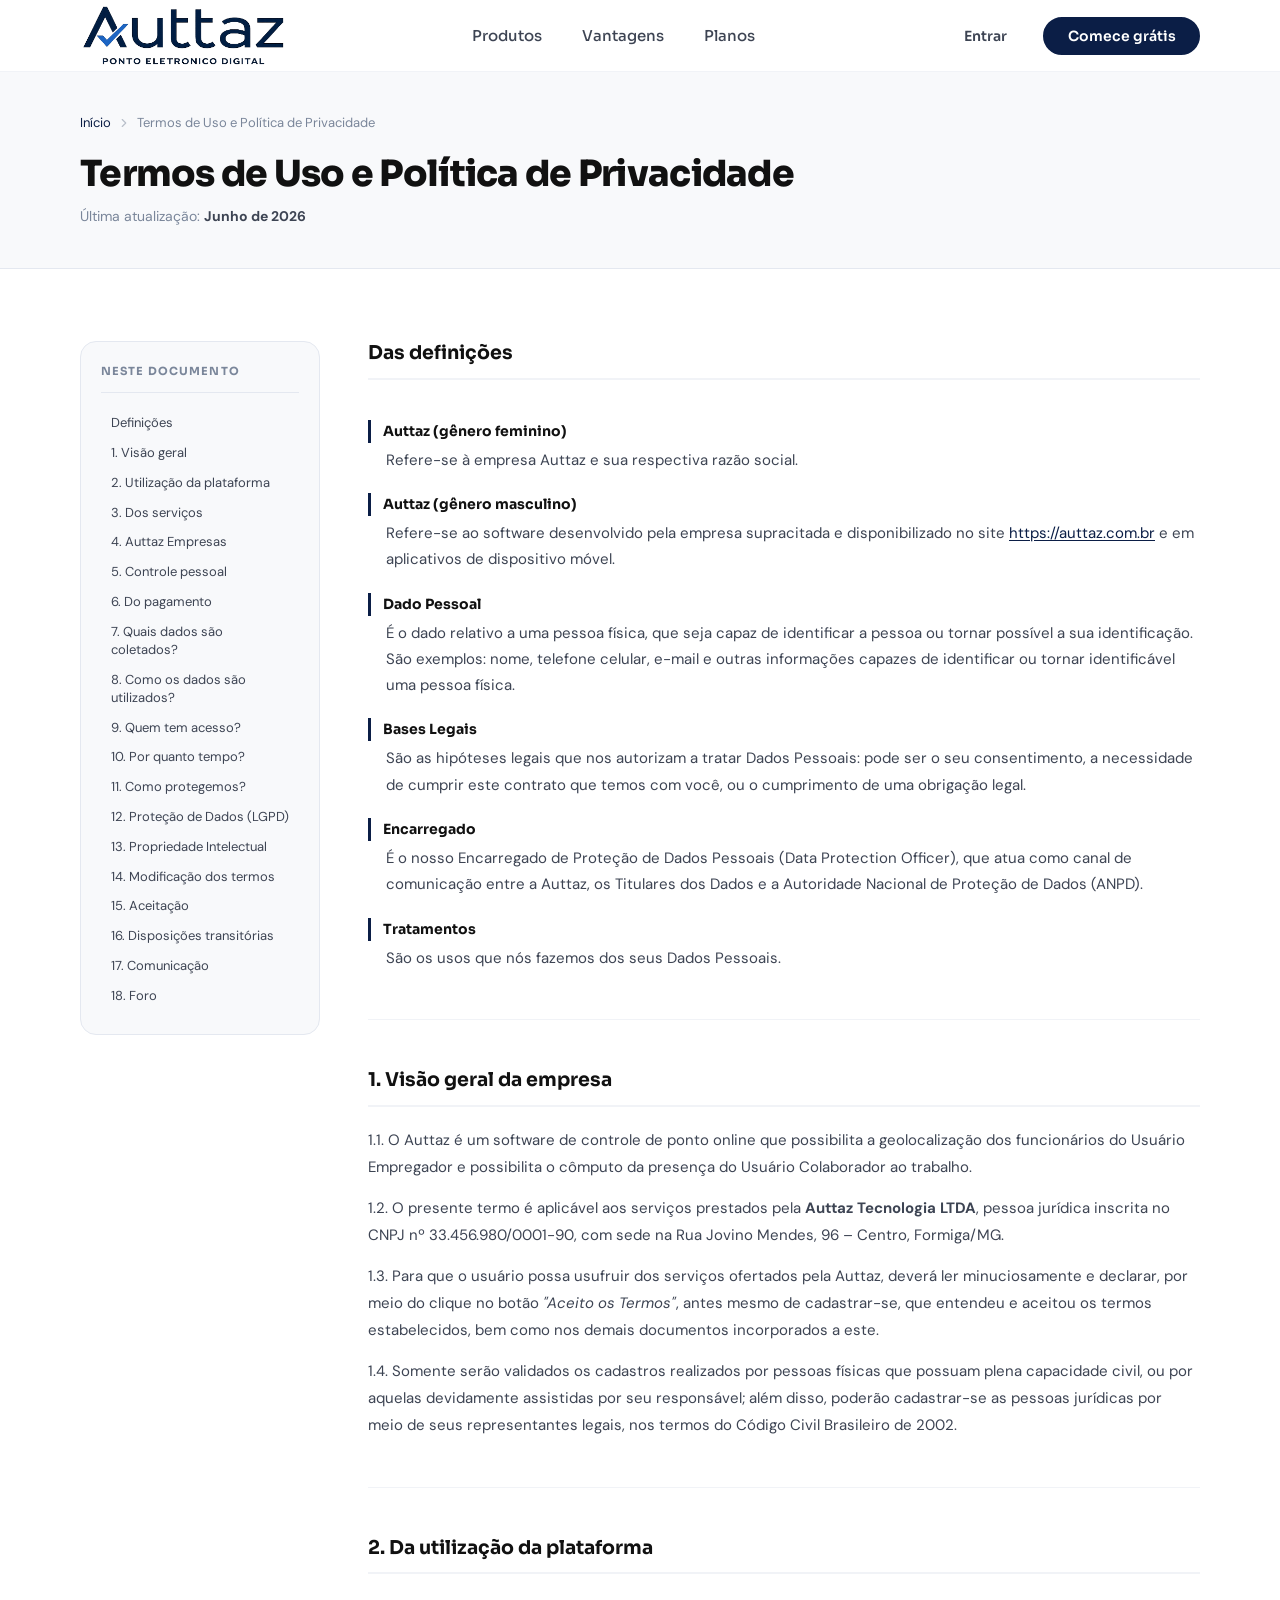
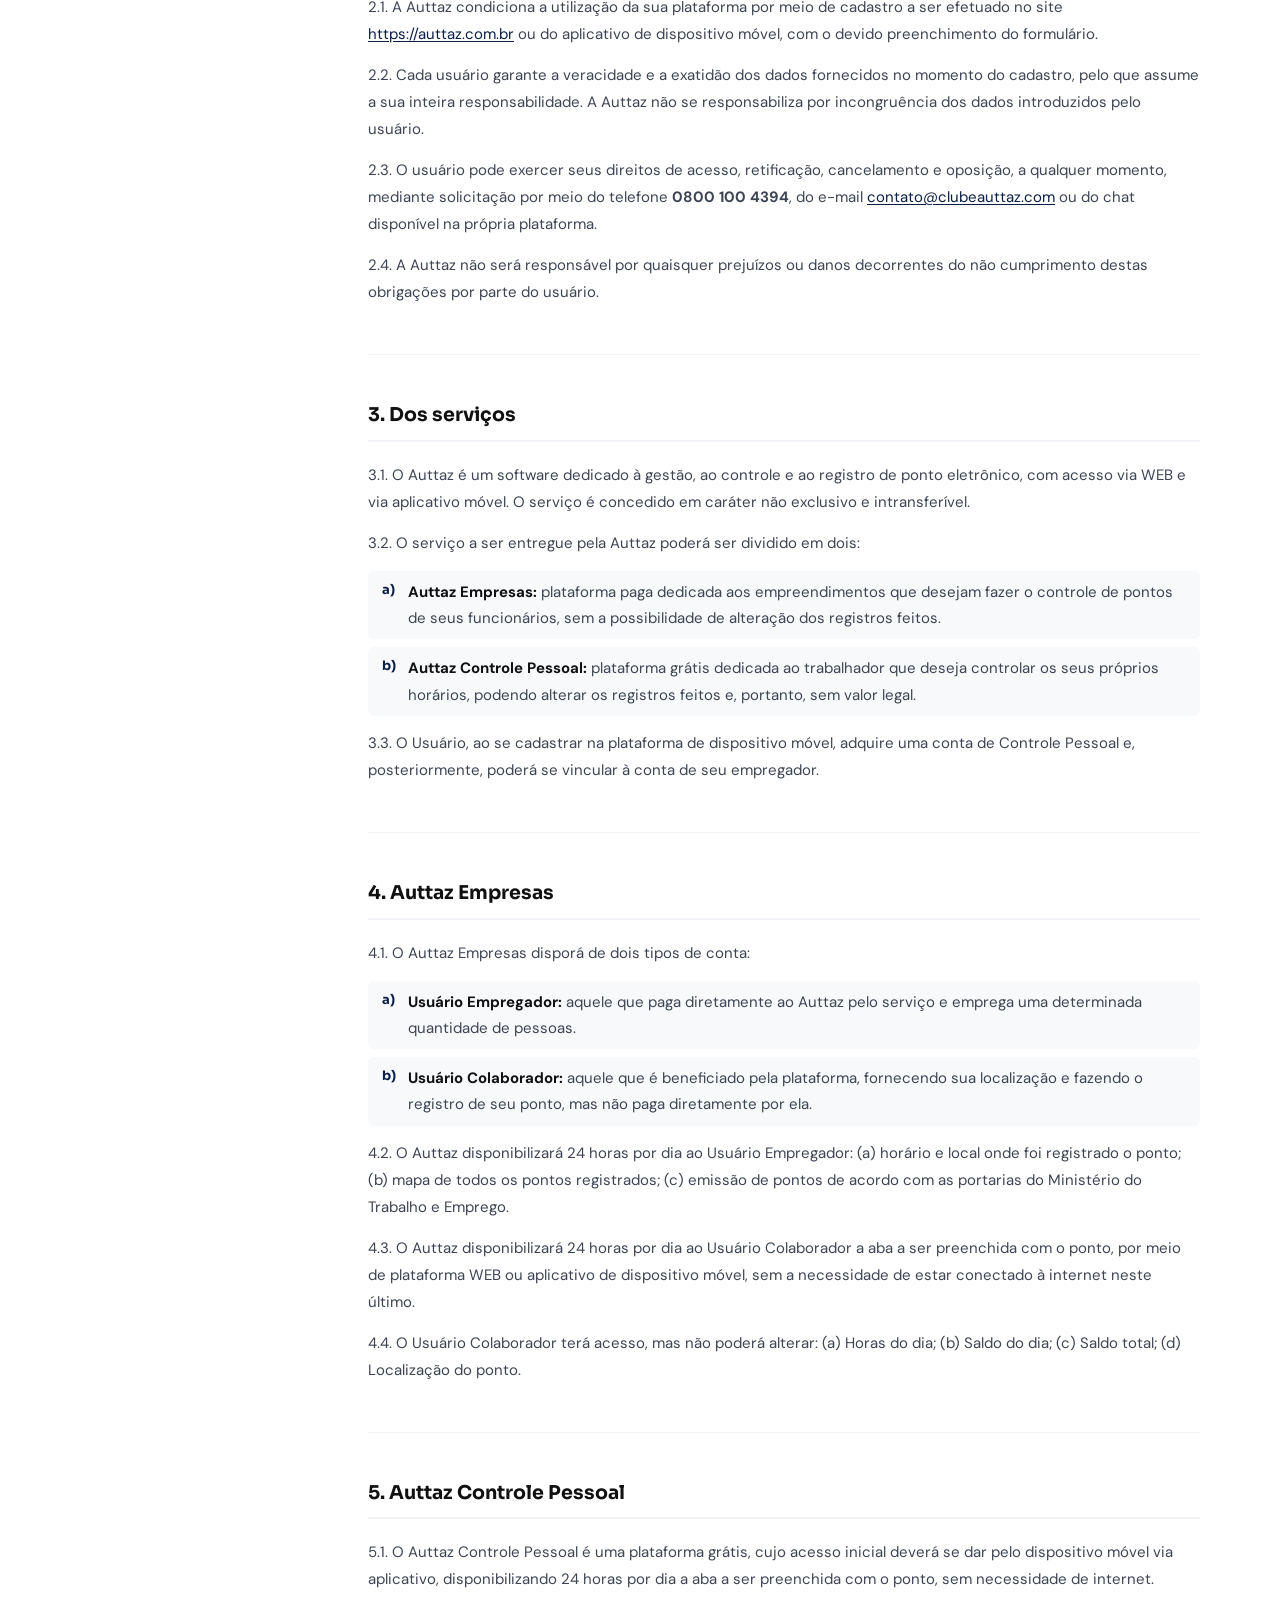
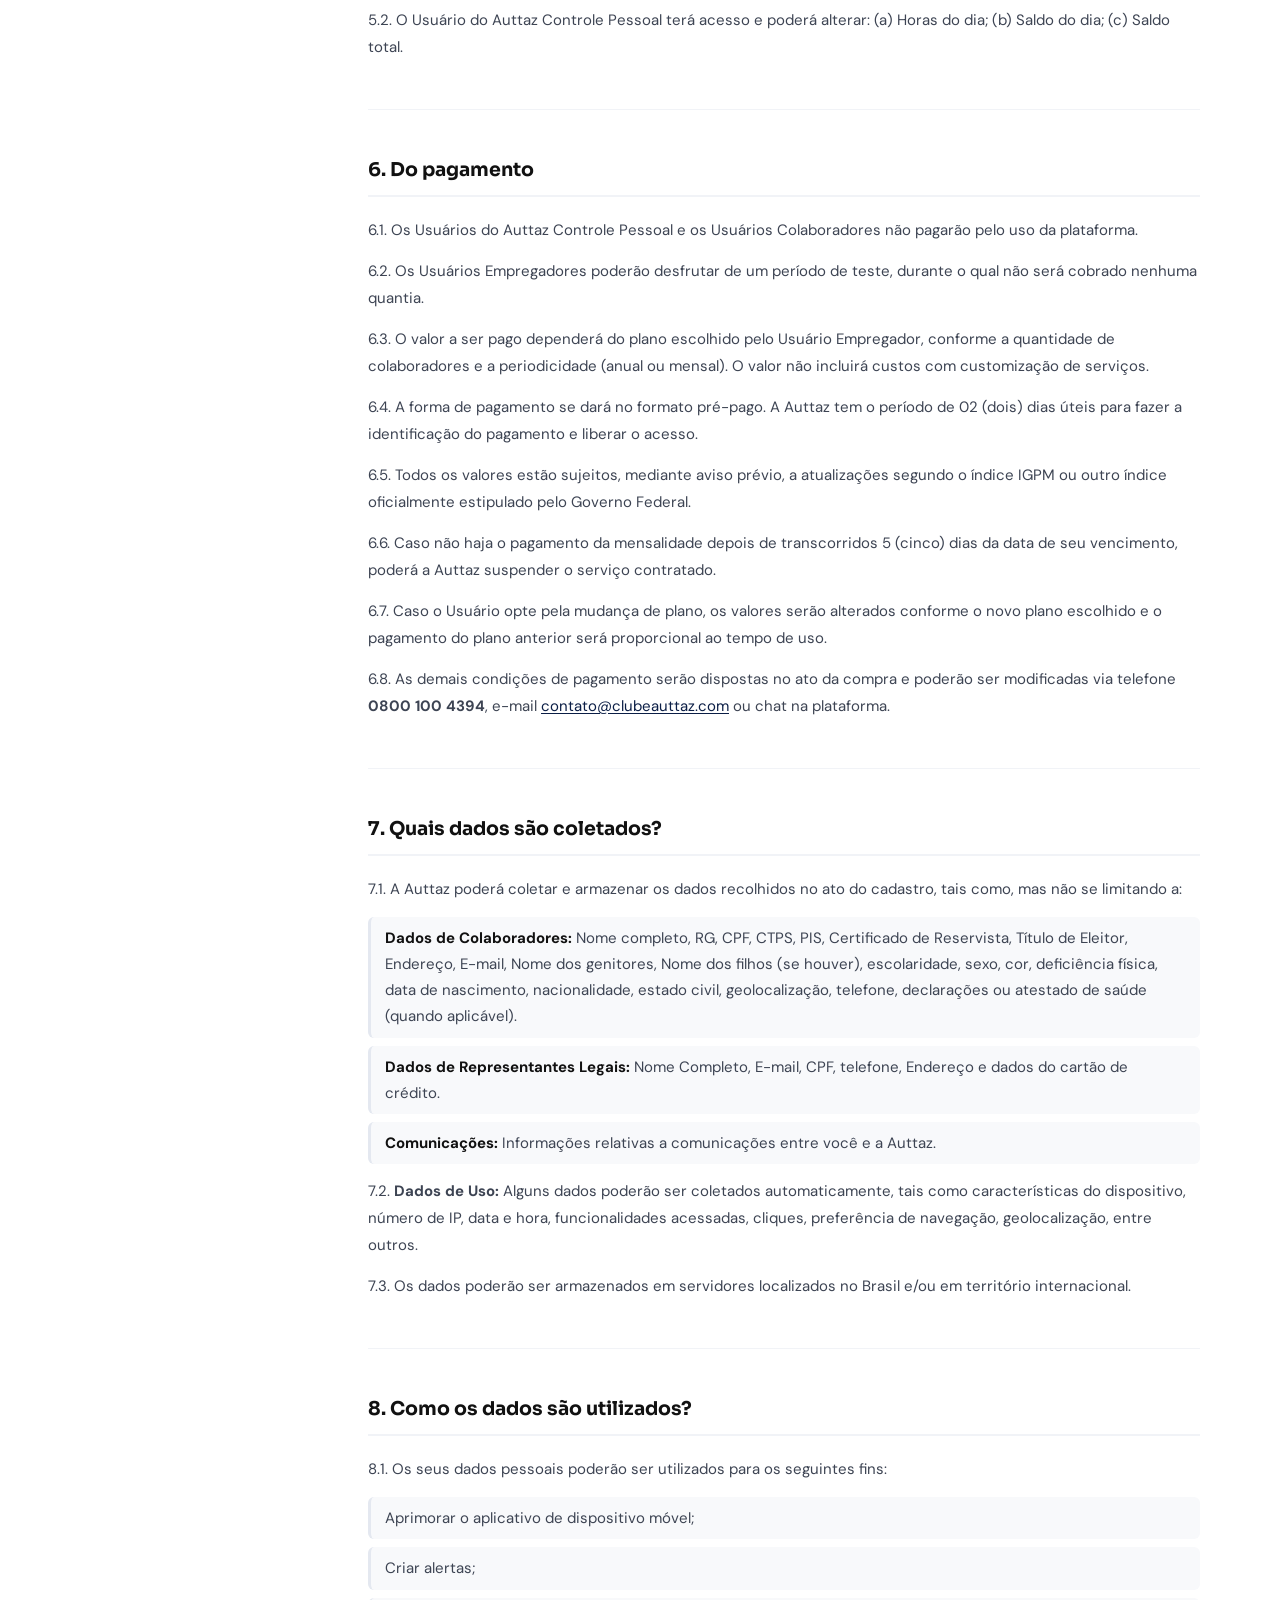
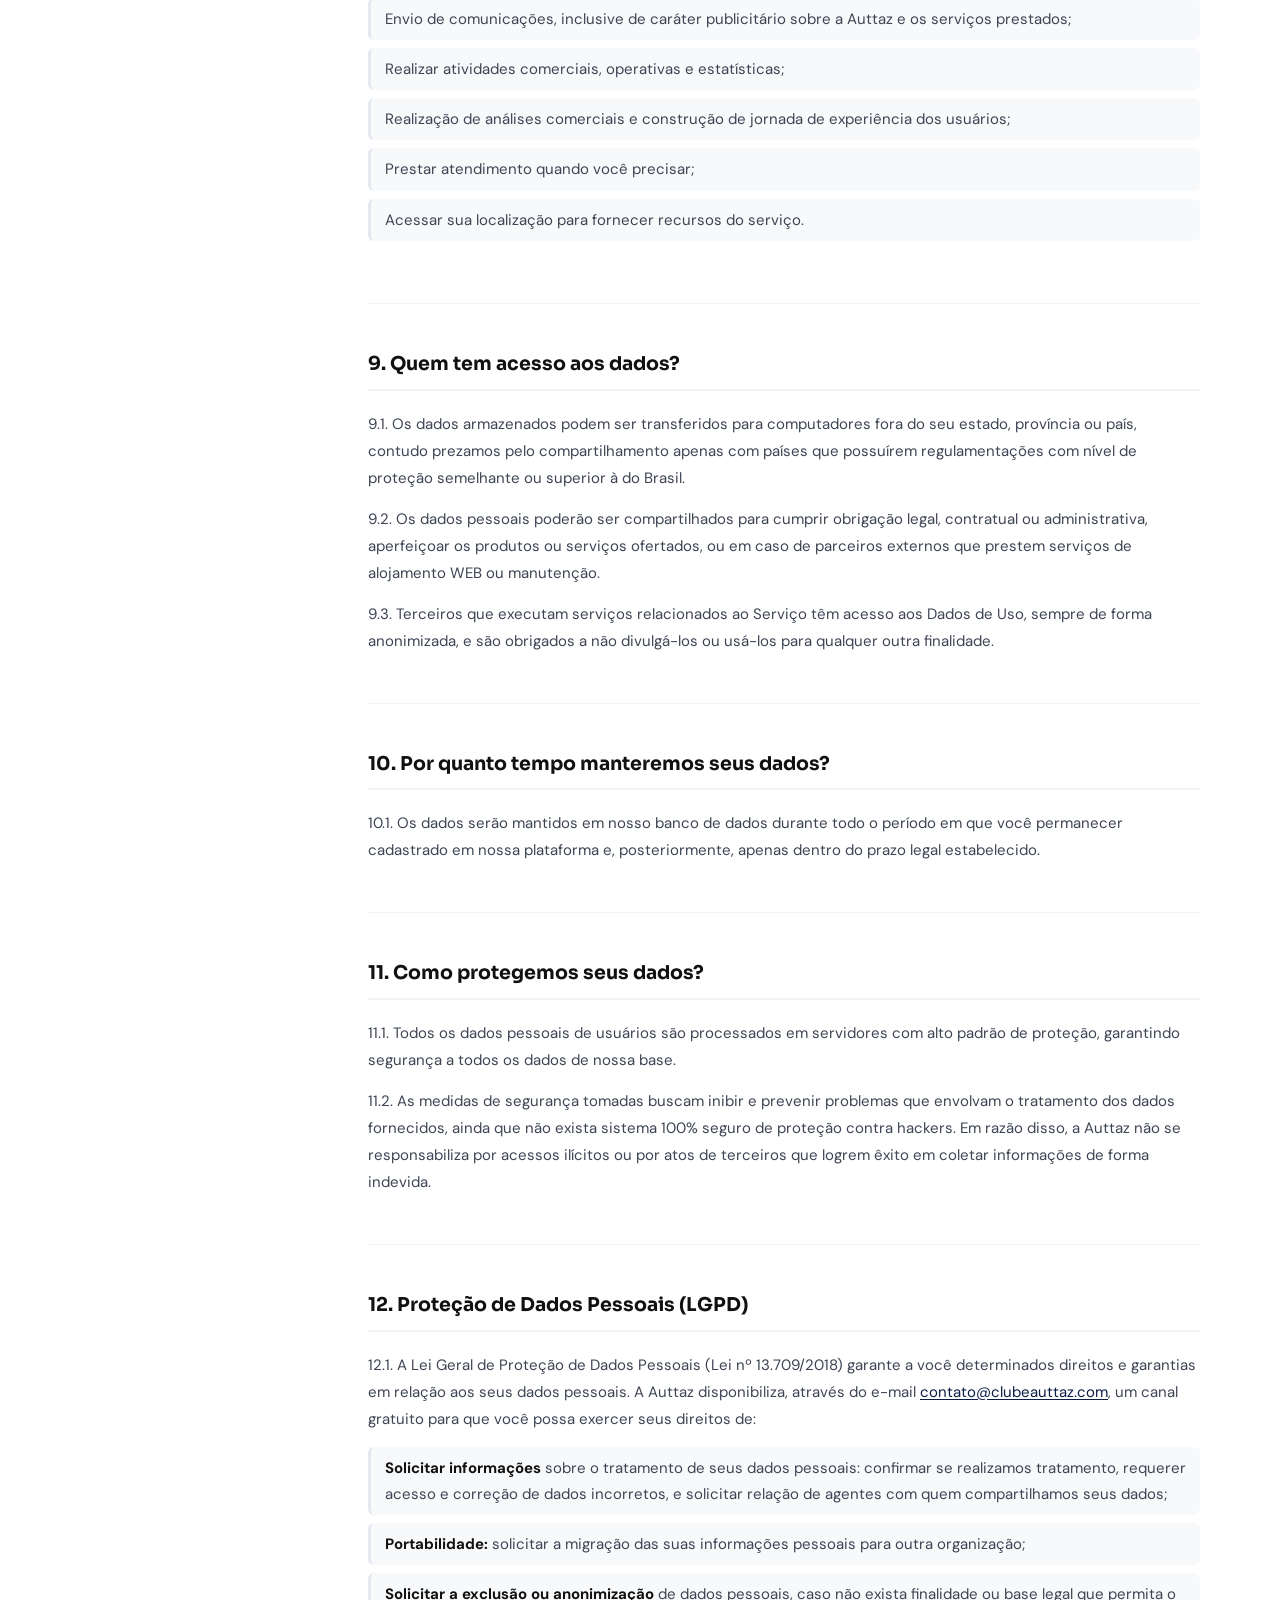
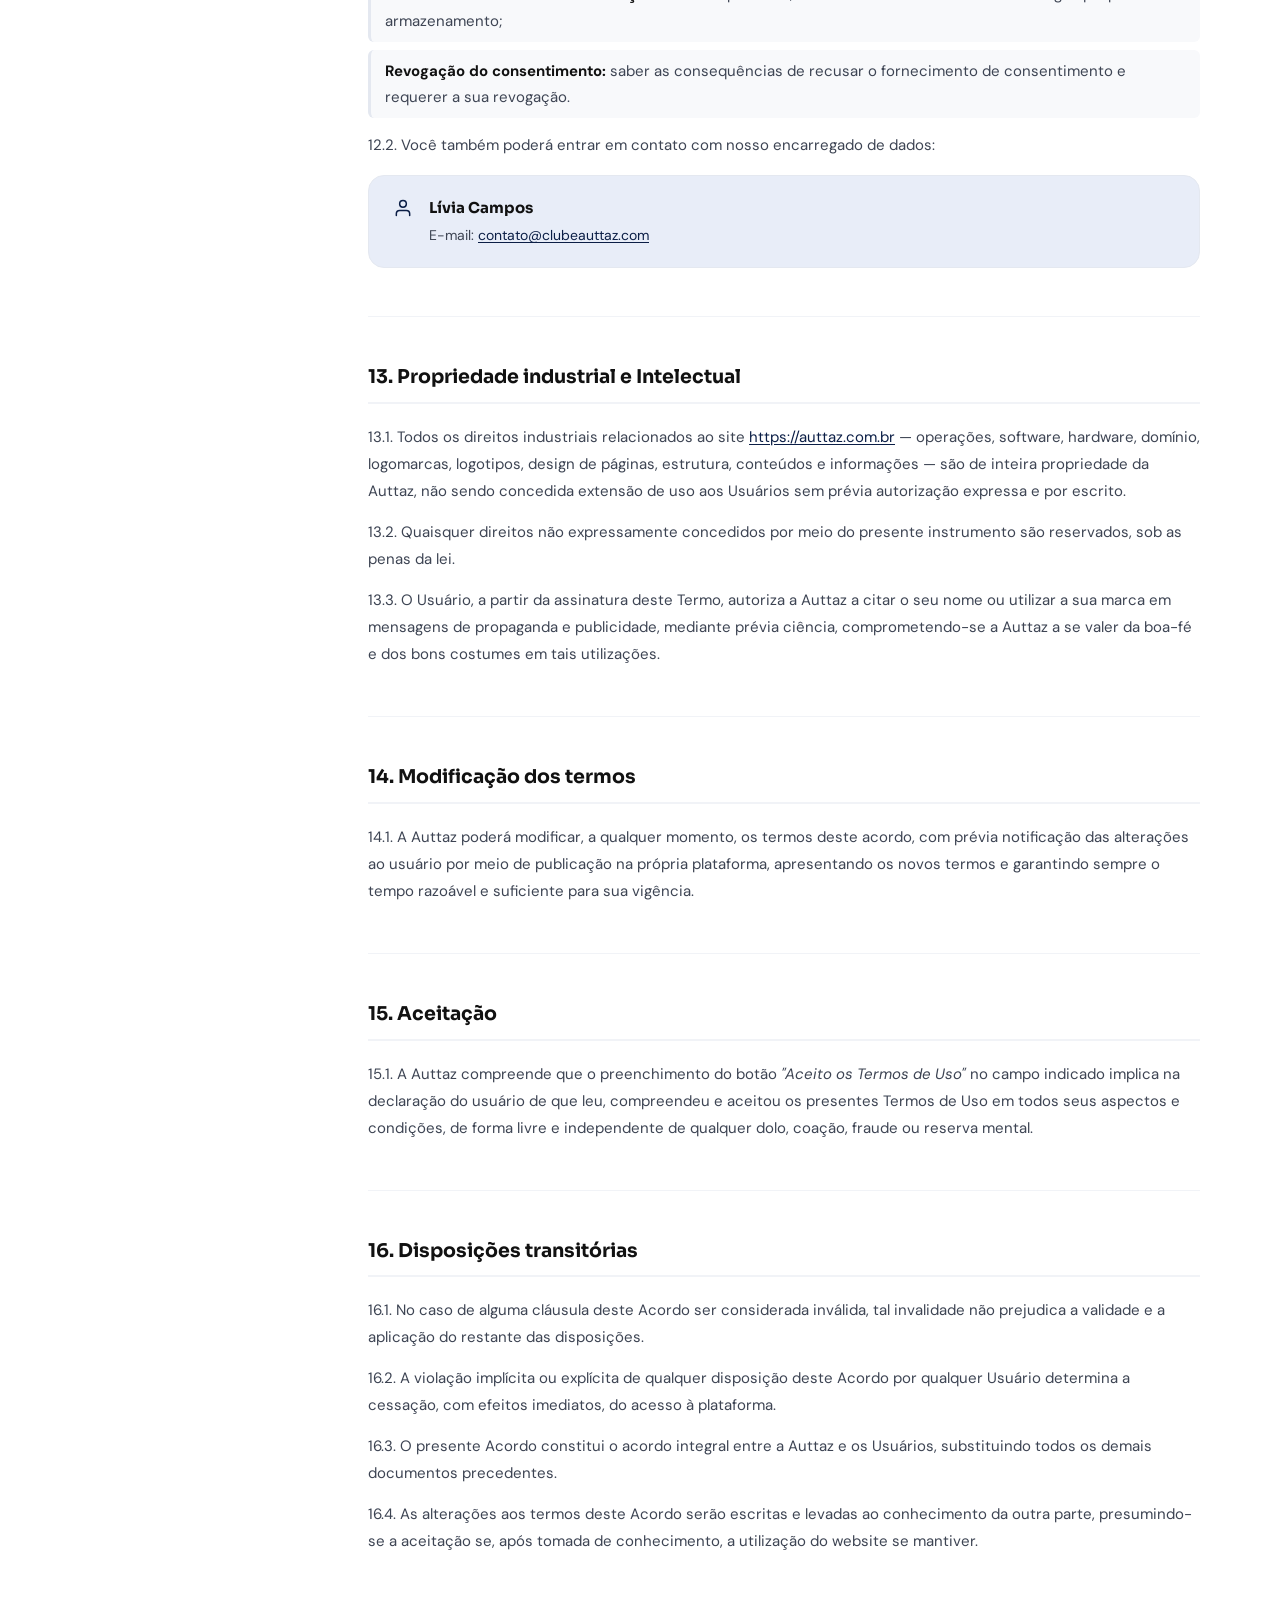
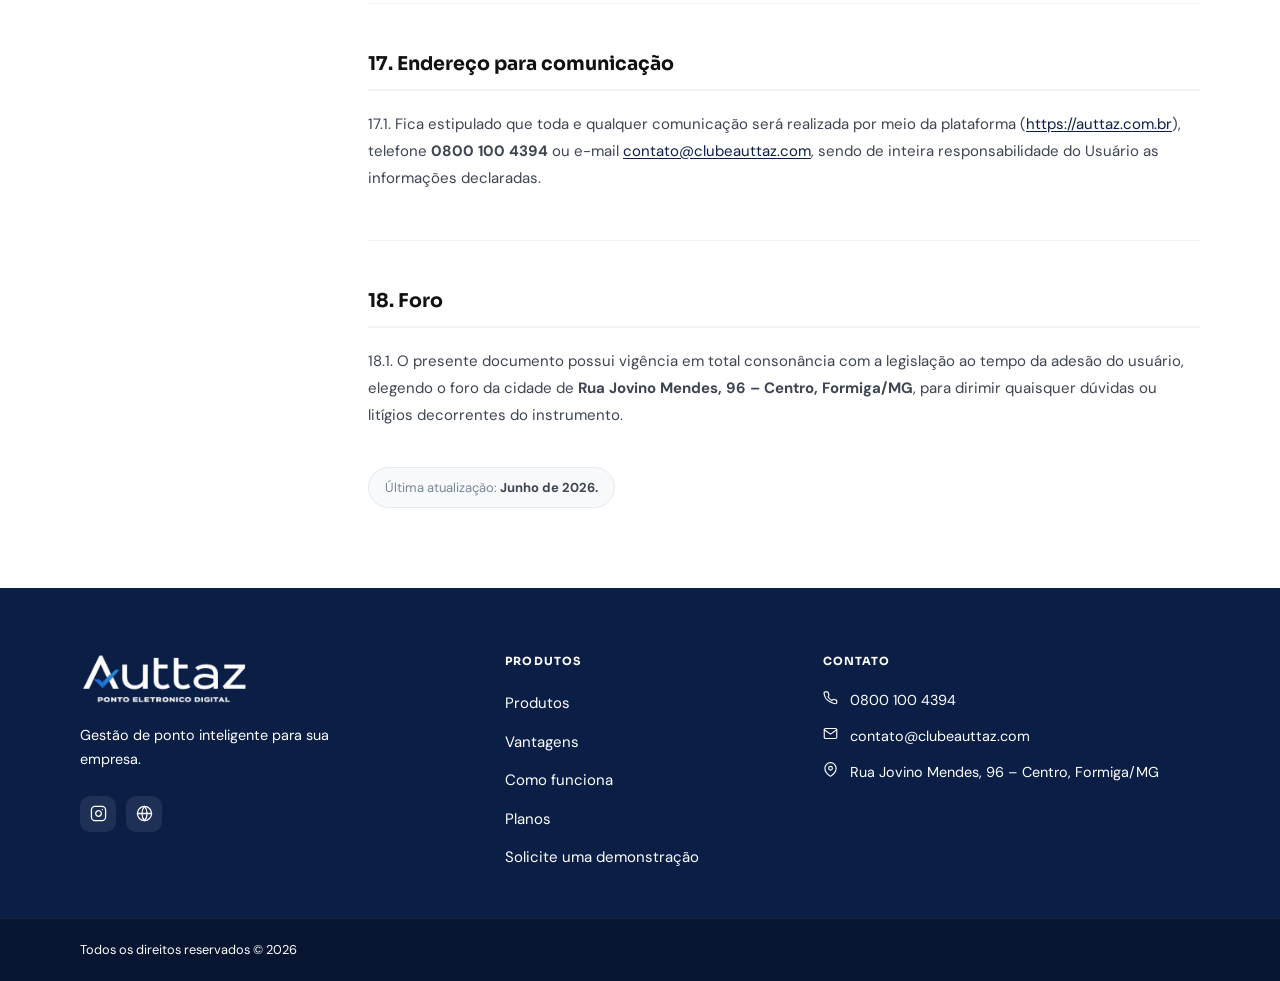
==== commit e971b150: "Correção de contato na pagina termos de uso" ====
--- a/politica_de_privacidade.html
+++ b/politica_de_privacidade.html
@@ -199,8 +199,8 @@
             <p>
               1.2. O presente termo é aplicável aos serviços prestados pela
               <strong>Auttaz Tecnologia LTDA</strong>, pessoa jurídica inscrita
-              no CNPJ nº 33.456.980/0001-90, com sede na Rua Monsenhor Bruno,
-              1153, sala 519, Aldeota, CEP 60115-191, Fortaleza, CE.
+              no CNPJ nº 33.456.980/0001-90, com sede na Rua Jovino Mendes, 96 –
+              Centro, Formiga/MG.
             </p>
             <p>
               1.3. Para que o usuário possa usufruir dos serviços ofertados pela
@@ -241,10 +241,11 @@
             <p>
               2.3. O usuário pode exercer seus direitos de acesso, retificação,
               cancelamento e oposição, a qualquer momento, mediante solicitação
-              por meio do telefone <strong>+55 (41) 9281-0185</strong>, do
-              e-mail
-              <a href="mailto:ajuda@auttaz.com.br">ajuda@auttaz.com.br</a> ou do
-              chat disponível na própria plataforma.
+              por meio do telefone <strong>0800 100 4394</strong>, do e-mail
+              <a href="mailto:contato@clubeauttaz.com"
+                >contato@clubeauttaz.com</a
+              >
+              ou do chat disponível na própria plataforma.
             </p>
             <p>
               2.4. A Auttaz não será responsável por quaisquer prejuízos ou
@@ -377,9 +378,11 @@
             <p>
               6.8. As demais condições de pagamento serão dispostas no ato da
               compra e poderão ser modificadas via telefone
-              <strong>+55 (41) 9281-0185</strong>, e-mail
-              <a href="mailto:ajuda@auttaz.com.br">ajuda@auttaz.com.br</a> ou
-              chat na plataforma.
+              <strong>0800 100 4394</strong>, e-mail
+              <a href="mailto:contato@clubeauttaz.com"
+                >contato@clubeauttaz.com</a
+              >
+              ou chat na plataforma.
             </p>
           </section>
 
@@ -519,8 +522,9 @@
               13.709/2018) garante a você determinados direitos e garantias em
               relação aos seus dados pessoais. A Auttaz disponibiliza, através
               do e-mail
-              <a href="mailto:ajuda@auttaz.com.br">ajuda@auttaz.com.br</a>, um
-              canal gratuito para que você possa exercer seus direitos de:
+              <a href="mailto:contato@clubeauttaz.com"
+                >contato@clubeauttaz.com</a
+              >, um canal gratuito para que você possa exercer seus direitos de:
             </p>
             <ul class="politica-list">
               <li>
@@ -566,8 +570,8 @@
                 <strong>Lívia Campos</strong>
                 <span
                   >E-mail:
-                  <a href="mailto:ajuda@auttaz.com.br"
-                    >ajuda@auttaz.com.br</a
+                  <a href="mailto:contato@clubeauttaz.com"
+                    >contato@clubeauttaz.com</a
                   ></span
                 >
               </div>
@@ -667,9 +671,10 @@
                 target="_blank"
                 rel="noopener"
                 >https://auttaz.com.br</a
-              >), telefone <strong>+55 (41) 9281-0185</strong> ou e-mail
-              <a href="mailto:ajuda@auttaz.com.br">ajuda@auttaz.com.br</a>,
-              sendo de inteira responsabilidade do Usuário as informações
+              >), telefone <strong>0800 100 4394</strong> ou e-mail
+              <a href="mailto:contato@clubeauttaz.com"
+                >contato@clubeauttaz.com</a
+              >, sendo de inteira responsabilidade do Usuário as informações
               declaradas.
             </p>
           </section>
@@ -680,7 +685,8 @@
             <p>
               18.1. O presente documento possui vigência em total consonância
               com a legislação ao tempo da adesão do usuário, elegendo o foro da
-              cidade de <strong>Fortaleza, no estado do Ceará</strong>, para
+              cidade de
+              <strong>Rua Jovino Mendes, 96 – Centro, Formiga/MG</strong>, para
               dirimir quaisquer dúvidas ou litígios decorrentes do instrumento.
             </p>
             <p class="politica-update">
@@ -695,9 +701,9 @@
     <footer class="footer">
       <div class="container footer__inner">
         <div class="footer__brand">
-          <a href="index.html" class="footer__logo" aria-label="Logo">
+          <a href="#" class="footer__logo" aria-label="Logo">
             <img
-              src="assets/img/logo-footer.png"
+              src="./assets/img/logo-footer.png"
               alt="Logo"
               class="logo-img logo-img--footer"
             />
@@ -706,8 +712,13 @@
             Gestão de ponto inteligente para sua empresa.
           </p>
           <div class="footer__social">
-            <a href="#" class="social-link" aria-label="Instagram">
-              <svg
+            <a
+              href="https://www.instagram.com/rmcertificadosmatriz?igsh=MTNhMHNncHd2Y2hrcw=="
+              class="social-link"
+              target="_blank"
+              rel="noopener noreferrer"
+              aria-label="Instagram"
+              ><svg
                 width="17"
                 height="17"
                 viewBox="0 0 24 24"
@@ -719,11 +730,15 @@
               >
                 <rect x="2" y="2" width="20" height="20" rx="5" />
                 <path d="M16 11.37A4 4 0 1 1 12.63 8 4 4 0 0 1 16 11.37z" />
-                <line x1="17.5" y1="6.5" x2="17.51" y2="6.5" />
-              </svg>
-            </a>
-            <a href="#" class="social-link" aria-label="LinkedIn">
-              <svg
+                <line x1="17.5" y1="6.5" x2="17.51" y2="6.5" /></svg
+            ></a>
+            <a
+              href="https://rmcertificados.com.br/"
+              class="social-link"
+              target="_blank"
+              rel="noopener noreferrer"
+              aria-label="Site"
+              ><svg
                 width="17"
                 height="17"
                 viewBox="0 0 24 24"
@@ -733,56 +748,21 @@
                 stroke-linecap="round"
                 stroke-linejoin="round"
               >
-                <path
-                  d="M16 8a6 6 0 0 1 6 6v7h-4v-7a2 2 0 0 0-2-2 2 2 0 0 0-2 2v7h-4v-7a6 6 0 0 1 6-6z"
-                />
-                <rect x="2" y="9" width="4" height="12" />
-                <circle cx="4" cy="4" r="2" />
-              </svg>
-            </a>
-            <a href="#" class="social-link" aria-label="Facebook">
-              <svg
-                width="17"
-                height="17"
-                viewBox="0 0 24 24"
-                fill="none"
-                stroke="currentColor"
-                stroke-width="1.8"
-                stroke-linecap="round"
-                stroke-linejoin="round"
-              >
-                <path
-                  d="M18 2h-3a5 5 0 0 0-5 5v3H7v4h3v8h4v-8h3l1-4h-4V7a1 1 0 0 1 1-1h3z"
-                />
-              </svg>
-            </a>
-            <a href="#" class="social-link" aria-label="YouTube">
-              <svg
-                width="17"
-                height="17"
-                viewBox="0 0 24 24"
-                fill="none"
-                stroke="currentColor"
-                stroke-width="1.8"
-                stroke-linecap="round"
-                stroke-linejoin="round"
-              >
-                <path
-                  d="M22.54 6.42a2.78 2.78 0 0 0-1.95-1.97C18.88 4 12 4 12 4s-6.88 0-8.59.45A2.78 2.78 0 0 0 1.46 6.42 29 29 0 0 0 1 12a29 29 0 0 0 .46 5.58A2.78 2.78 0 0 0 3.41 19.6C5.12 20 12 20 12 20s6.88 0 8.59-.4a2.78 2.78 0 0 0 1.95-1.97A29 29 0 0 0 23 12a29 29 0 0 0-.46-5.58z"
-                />
-                <polygon points="9.75 15.02 15.5 12 9.75 8.98 9.75 15.02" />
-              </svg>
-            </a>
+                <circle cx="12" cy="12" r="10" />
+                <line x1="2" y1="12" x2="22" y2="12" />
+                <path d="M12 2a15.3 15.3 0 0 1 0 20" />
+                <path d="M12 2a15.3 15.3 0 0 0 0 20" /></svg
+            ></a>
           </div>
         </div>
         <div class="footer__nav">
           <h4 class="footer__nav-title">Produtos</h4>
           <ul class="footer__nav-list">
-            <li><a href="index.html#solucoes">Produtos</a></li>
-            <li><a href="index.html#vantagens">Vantagens</a></li>
-            <li><a href="index.html#planos">Como funciona</a></li>
-            <li><a href="index.html#planos">Planos</a></li>
-            <li><a href="index.html#contato">Solicite uma demonstração</a></li>
+            <li><a href="#solucoes">Produtos</a></li>
+            <li><a href="#vantagens">Vantagens</a></li>
+            <li><a href="#planos">Como funciona</a></li>
+            <li><a href="#planos">Planos</a></li>
+            <li><a href="#inicio">Solicite uma demonstração</a></li>
           </ul>
         </div>
         <div class="footer__contact">
@@ -801,9 +781,8 @@
               >
                 <path
                   d="M22 16.92v3a2 2 0 0 1-2.18 2 19.79 19.79 0 0 1-8.63-3.07A19.5 19.5 0 0 1 4.69 13.6a19.79 19.79 0 0 1-3.07-8.67A2 2 0 0 1 3.6 3h3a2 2 0 0 1 2 1.72c.127.96.361 1.903.7 2.81a2 2 0 0 1-.45 2.11L8.09 10.91a16 16 0 0 0 6 6l1.27-1.27a2 2 0 0 1 2.11-.45c.907.339 1.85.573 2.81.7A2 2 0 0 1 22 17.92z"
-                />
-              </svg>
-              (41) 9 9281-0185
+                /></svg
+              >0800 100 4394
             </li>
             <li>
               <svg
@@ -819,10 +798,10 @@
                 <path
                   d="M4 4h16c1.1 0 2 .9 2 2v12c0 1.1-.9 2-2 2H4c-1.1 0-2-.9-2-2V6c0-1.1.9-2 2-2z"
                 />
-                <polyline points="22,6 12,13 2,6" />
-              </svg>
-              ajuda@auttaz.com.br
+                <polyline points="22,6 12,13 2,6" /></svg
+              >contato@clubeauttaz.com
             </li>
+            <!-- <li><svg width="15" height="15" viewBox="0 0 24 24" fill="none" stroke="currentColor" stroke-width="1.8" stroke-linecap="round" stroke-linejoin="round"><path d="M21 15a2 2 0 0 1-2 2H7l-4 4V5a2 2 0 0 1 2-2h14a2 2 0 0 1 2 2z"/></svg>Suporte via Chat</li> -->
             <li>
               <svg
                 width="15"
@@ -834,65 +813,15 @@
                 stroke-linecap="round"
                 stroke-linejoin="round"
               >
-                <path
-                  d="M21 15a2 2 0 0 1-2 2H7l-4 4V5a2 2 0 0 1 2-2h14a2 2 0 0 1 2 2z"
-                />
-              </svg>
-              Suporte via Chat
-            </li>
-            <li>
-              <svg
-                width="15"
-                height="15"
-                viewBox="0 0 24 24"
-                fill="none"
-                stroke="currentColor"
-                stroke-width="1.8"
-                stroke-linecap="round"
-                stroke-linejoin="round"
-              >
                 <path d="M21 10c0 7-9 13-9 13s-9-6-9-13a9 9 0 0 1 18 0z" />
-                <circle cx="12" cy="10" r="3" />
-              </svg>
-              Rua Monsenhor Bruno, 1153, Sala 1606. Aldeota, Fortaleza CE
+                <circle cx="12" cy="10" r="3" /></svg
+              >Rua Jovino Mendes, 96 – Centro, Formiga/MG
             </li>
           </ul>
         </div>
       </div>
       <div class="footer__bottom-bar">
         <div class="container footer__bottom-inner">
-          <div class="footer__stores">
-            <a href="#" class="store-btn" aria-label="App Store">
-              <svg
-                width="18"
-                height="18"
-                viewBox="0 0 24 24"
-                fill="currentColor"
-              >
-                <path
-                  d="M18.71 19.5c-.83 1.24-1.71 2.45-3.05 2.47-1.34.03-1.77-.79-3.29-.79-1.53 0-2 .77-3.27.82-1.31.05-2.3-1.32-3.14-2.53C4.25 17 2.94 12.45 4.7 9.39c.87-1.52 2.43-2.48 4.12-2.51 1.28-.02 2.5.87 3.29.87.78 0 2.26-1.07 3.8-.91.65.03 2.47.26 3.64 1.98-.09.06-2.17 1.28-2.15 3.81.03 3.02 2.65 4.03 2.68 4.04-.03.07-.42 1.44-1.38 2.83M13 3.5c.73-.83 1.94-1.46 2.94-1.5.13 1.17-.34 2.35-1.04 3.19-.69.85-1.83 1.51-2.95 1.42-.15-1.15.41-2.35 1.05-3.11z"
-                />
-              </svg>
-              <span
-                ><small>Disponível no</small><strong>App Store</strong></span
-              >
-            </a>
-            <a href="#" class="store-btn" aria-label="Google Play">
-              <svg
-                width="18"
-                height="18"
-                viewBox="0 0 24 24"
-                fill="currentColor"
-              >
-                <path
-                  d="M3.18 23.76c.35.19.74.24 1.12.14l.08-.04 9.39-9.4-2.39-2.4-8.2 11.7zM20.67 10.28l-2.5-1.44-2.69 2.69 2.69 2.69 2.52-1.45c.72-.41.72-1.08-.02-1.49zM2.01 1.07C1.9 1.33 1.84 1.64 1.84 2v20c0 .36.06.67.18.93l.09.09 11.2-11.2v-.26L2.1.98l-.09.09zM13.34 12.82l3.15-3.15-9.4-5.44 6.25 8.59z"
-                />
-              </svg>
-              <span
-                ><small>Disponível no</small><strong>Google Play</strong></span
-              >
-            </a>
-          </div>
           <p class="footer__copy">Todos os direitos reservados &copy; 2026</p>
         </div>
       </div>
--- a/css/style.css
+++ b/css/style.css
@@ -1,7 +1,3 @@
-/* ============================================================
-   style.css — PontoGO Landing Page (revisão 3)
-   ============================================================ */
-
 /* ----------------------------------------------------------
    1. TOKENS
    ---------------------------------------------------------- */
@@ -56,6 +52,7 @@
 html {
   scroll-behavior: smooth;
   -webkit-text-size-adjust: 100%;
+  overflow-x: hidden;
 }
 body {
   font-family: var(--font-body);
@@ -64,6 +61,7 @@
   color: var(--black);
   background: var(--white);
   -webkit-font-smoothing: antialiased;
+  overflow-x: hidden;
 }
 img,
 svg {
@@ -102,13 +100,33 @@
 .section {
   padding: 80px 0;
 }
+.container,
+.hero__inner,
+.hero__copy,
+.hero__form-wrap,
+.contato__form-wrap,
+.form__group,
+.form__row {
+  min-width: 0;
+}
+
+input,
+select,
+textarea {
+  min-width: 0;
+}
+
+/* LOGO DAS EMPRESAS */
+.logo-wide {
+  transform: scale(1.5);
+}
 
 /* ----------------------------------------------------------
    4. TIPOGRAFIA
    ---------------------------------------------------------- */
 .section-title {
   font-family: var(--font-display);
-  font-size: clamp(1.75rem, 3.5vw, 2.5rem);
+  font-size: clamp(1.25rem, 3vw, 2rem);
   font-weight: 700;
   line-height: 1.18;
   color: var(--black);
@@ -204,13 +222,13 @@
       Footer: assets/img/logo-white.png
    ---------------------------------------------------------- */
 .logo-img {
-  height: 3.5rem;
+  height: 4.5rem;
   width: auto;
   display: block;
   object-fit: contain;
 }
 .logo-img--footer {
-  height: 2.5rem;
+  height: 3.5rem;
 }
 
 /* ----------------------------------------------------------
@@ -512,27 +530,105 @@
   display: flex;
   flex-direction: column;
   align-items: flex-start;
+  width: 100%;
+}
+.hero__headline-row {
+  display: flex;
+  align-items: center;
+  justify-content: flex-start;
+  gap: 0;
+  width: 100%;
+  margin-bottom: 1.75rem;
 }
 .hero__title {
   font-family: var(--font-display);
-  font-size: clamp(2rem, 4.5vw, 3.25rem);
-  font-weight: 800;
-  line-height: 1.1;
-  color: var(--black);
-  margin-bottom: 1.25rem;
+  font-size: clamp(2rem, 2.8vw, 2.55rem);
+  font-weight: 700;
+  line-height: 1.2;
+  max-width: 620px;
+  width: 100%;
+  color: var(--blue);
+  margin: 0;
   letter-spacing: -0.02em;
 }
+.hero__brand-logo {
+  width: clamp(170px, 20vw, 270px);
+  height: auto;
+  flex-shrink: 0;
+  object-fit: contain;
+}
 .hero__desc {
-  font-size: 1.0625rem;
+  font-size: clamp(1.05rem, 1.4vw, 1.32rem);
   color: var(--gray-700);
-  line-height: 1.7;
-  margin-bottom: 2rem;
-  max-width: 46ch;
+  font-size: 1.15rem;
+  line-height: 1.9;
+  max-width: 580px;
+}
+.hero__desc strong {
+  color: var(--blue);
+  font-weight: 700;
 }
 .hero__btns {
   display: flex;
-  flex-wrap: wrap;
+  flex-wrap: nowrap;
+  gap: 1.25rem;
+  width: 100%;
+  margin-top: 2rem;
+  margin-bottom: 2.5rem;
+}
+.hero__btns .btn {
+  flex: 1;
+  min-height: 58px;
+  font-size: 1.05rem;
+  font-weight: 700;
+  border-radius: var(--radius-full);
+  background: var(--blue);
+  color: var(--white);
+  border-color: var(--blue);
+  box-shadow: none;
+}
+.hero__btns .btn:hover {
+  background: var(--blue-hover);
+  border-color: var(--blue-hover);
+  transform: translateY(-1px);
+  box-shadow: 0 6px 20px rgba(11, 30, 70, 0.25);
+}
+.hero__btns .btn--primary,
+.hero__btns .btn--outline {
+  background: var(--blue);
+  color: var(--white);
+  border-color: var(--blue);
+}
+.hero__trial {
+  display: flex;
+  align-items: center;
   gap: 0.75rem;
+  font-size: 1rem;
+  color: var(--gray-700);
+}
+.hero__trial-icon {
+  display: flex;
+  align-items: center;
+  justify-content: center;
+  width: 24px;
+  height: 24px;
+  border-radius: 50%;
+  background: var(--green);
+  color: var(--white);
+  flex-shrink: 0;
+}
+
+.hero__form-wrap {
+  width: 100%;
+  max-width: 560px;
+  justify-self: center;
+  min-width: 0;
+}
+
+.hero .contato__form-wrap {
+  width: 100%;
+  max-width: 100%;
+  box-shadow: var(--shadow-xl);
 }
 
 /* ----------------------------------------------------------
@@ -1066,7 +1162,7 @@
    13. FOOTER
    ---------------------------------------------------------- */
 .footer {
-  background: var(--dark);
+  background: var(--blue);
   color: var(--white);
 }
 .footer__inner {
@@ -1082,7 +1178,7 @@
 }
 .footer__tagline {
   font-size: 0.9rem;
-  color: rgba(255, 255, 255, 0.5);
+  color: var(--white);
   line-height: 1.65;
   max-width: 28ch;
   margin-bottom: 1.5rem;
@@ -1099,7 +1195,7 @@
   height: 36px;
   border-radius: var(--radius-md);
   background: rgba(255, 255, 255, 0.08);
-  color: rgba(255, 255, 255, 0.65);
+  color: var(--white);
   transition: all var(--t-normal);
 }
 .social-link:hover {
@@ -1113,7 +1209,7 @@
   font-weight: 700;
   letter-spacing: 0.1em;
   text-transform: uppercase;
-  color: rgba(255, 255, 255, 0.38);
+  color: var(--white);
   margin-bottom: 1.25rem;
 }
 .footer__nav-list {
@@ -1123,7 +1219,7 @@
 }
 .footer__nav-list a {
   font-size: 0.9375rem;
-  color: rgba(255, 255, 255, 0.6);
+  color: var(--white);
   transition: color var(--t-fast);
 }
 .footer__nav-list a:hover {
@@ -1139,13 +1235,13 @@
   align-items: flex-start;
   gap: 0.75rem;
   font-size: 0.9rem;
-  color: rgba(255, 255, 255, 0.6);
+  color: var(--white);
   line-height: 1.5;
 }
 .footer__contact-list svg {
-  flex-shrink: 0;
-  margin-top: 2px;
-  opacity: 0.55;
+  color: #fff;
+  stroke: #fff;
+  fill: none;
 }
 .footer__bottom-bar {
   background: rgba(0, 0, 0, 0.3);
@@ -1195,7 +1291,7 @@
 }
 .footer__copy {
   font-size: 0.8rem;
-  color: rgba(255, 255, 255, 0.3);
+  color: var(--white);
 }
 
 /* ----------------------------------------------------------
@@ -1221,6 +1317,16 @@
     order: -1;
     min-height: 260px;
   }
+  .hero__form-wrap {
+    order: -1;
+    max-width: 640px;
+  }
+  .hero__headline-row {
+    align-items: flex-start;
+  }
+  .hero__brand-logo {
+    width: clamp(150px, 28vw, 230px);
+  }
   .float-card--top {
     right: 0;
   }
@@ -1255,6 +1361,24 @@
   }
   .footer__brand {
     grid-column: 1 / -1;
+  }
+}
+
+@media (max-width: 768px) {
+  .logo-img {
+    height: 3.5rem;
+  }
+
+  .header {
+    height: 64px;
+  }
+
+  .header__inner {
+    height: 64px;
+  }
+
+  .hero {
+    padding-top: 95px;
   }
 }
 
@@ -1264,17 +1388,51 @@
 @media (max-width: 600px) {
   :root {
     --header-h: 64px;
+    --container-px: 1rem;
+  }
+  html,
+  body {
+    width: 100%;
+    max-width: 100%;
+    overflow-x: hidden;
+  }
+
+  .container {
+    max-width: 100%;
   }
   .section {
     padding: 56px 0;
   }
   .hero {
-    padding-top: calc(var(--header-h) + 40px);
+    padding-top: calc(var(--header-h) + 32px);
     padding-bottom: 56px;
+  }
+  .hero__inner {
+    gap: 2rem;
+  }
+  .hero__copy {
+    width: 100%;
+  }
+  .hero__title,
+  .hero__desc {
+    max-width: 100%;
+  }
+  .hero__headline-row {
+    flex-direction: column;
+    align-items: flex-start;
+    gap: 0;
+    margin-bottom: 1.25rem;
+  }
+  .hero__desc {
+    font-size: 1rem;
+    line-height: 1.75;
+    margin-bottom: 1.75rem;
   }
   .hero__btns {
     flex-direction: column;
     width: 100%;
+    gap: 0.875rem;
+    margin-bottom: 1.75rem;
   }
   .hero__btns .btn {
     width: 100%;
@@ -1303,7 +1461,23 @@
     grid-template-columns: 1fr;
   }
   .contato__form-wrap {
-    padding: 1.5rem;
+    width: 100%;
+    max-width: 100%;
+    padding: 1.25rem;
+    border-radius: var(--radius-lg);
+  }
+  .hero__form-wrap {
+    width: 100%;
+    max-width: 100%;
+    justify-self: stretch;
+  }
+  .form__input,
+  .form__select {
+    width: 100%;
+  }
+  .btn {
+    white-space: normal;
+    text-align: center;
   }
   .footer__inner {
     grid-template-columns: 1fr;
@@ -1337,3 +1511,900 @@
 .plan-card--highlight .plan-card__desc-plan {
   color: rgba(255, 255, 255, 0.65);
 }
+
+/* ----------------------------------------------------------
+   16. WHATSAPP FLOAT BUTTON
+   ---------------------------------------------------------- */
+.whatsapp-float {
+  position: fixed;
+  right: 24px;
+  bottom: 24px;
+  z-index: 120;
+  width: 62px;
+  height: 62px;
+  border-radius: 50%;
+  background: #25d366;
+  color: var(--white);
+  display: flex;
+  align-items: center;
+  justify-content: center;
+  box-shadow: 0 10px 30px rgba(37, 211, 102, 0.35);
+  transition:
+    transform var(--t-normal),
+    box-shadow var(--t-normal),
+    background var(--t-normal);
+  animation: whatsappPulse 2.2s ease-in-out infinite;
+}
+
+.whatsapp-float:hover {
+  background: #1ebe5d;
+  transform: translateY(-3px) scale(1.04);
+  box-shadow: 0 14px 36px rgba(37, 211, 102, 0.45);
+}
+
+.whatsapp-float__icon {
+  width: 34px;
+  height: 34px;
+}
+
+@keyframes whatsappPulse {
+  0% {
+    box-shadow: 0 0 0 0 rgba(37, 211, 102, 0.42);
+  }
+  70% {
+    box-shadow: 0 0 0 14px rgba(37, 211, 102, 0);
+  }
+  100% {
+    box-shadow: 0 0 0 0 rgba(37, 211, 102, 0);
+  }
+}
+
+@media (max-width: 600px) {
+  .whatsapp-float {
+    right: 18px;
+    bottom: 18px;
+    width: 56px;
+    height: 56px;
+  }
+
+  .whatsapp-float__icon {
+    width: 31px;
+    height: 31px;
+  }
+}
+
+/* ----------------------------------------------------------
+   17. AJUSTES FINAIS DOS CARDS DE PLANOS
+   ---------------------------------------------------------- */
+.plan-card {
+  display: flex;
+  flex-direction: column;
+}
+
+.plan-card--light {
+  background: #1f4fa3;
+  border-color: #1f4fa3;
+  color: var(--white);
+}
+
+.plan-card--dark {
+  background: var(--blue);
+  border-color: var(--blue);
+  color: var(--white);
+}
+
+.plan-card--light .plan-card__name,
+.plan-card--dark .plan-card__name,
+.plan-card--light .plan-card__amount,
+.plan-card--dark .plan-card__amount {
+  color: var(--white);
+}
+
+.plan-card--light .plan-card__desc-plan,
+.plan-card--dark .plan-card__desc-plan,
+.plan-card--light .plan-card__period,
+.plan-card--dark .plan-card__period,
+.plan-card--light .plan-card__features li,
+.plan-card--dark .plan-card__features li {
+  color: rgba(255, 255, 255, 0.86);
+}
+
+.plan-card--light .plan-card__currency,
+.plan-card--dark .plan-card__currency {
+  color: rgba(255, 255, 255, 0.9);
+}
+
+.plan-card--light .plan-card__price,
+.plan-card--dark .plan-card__price {
+  border-color: rgba(255, 255, 255, 0.22);
+}
+
+.plan-card__features {
+  margin-bottom: 1.25rem;
+}
+
+.plan-card__more {
+  margin-top: 0;
+  margin-bottom: 1.5rem;
+}
+
+.plan-card__more summary {
+  display: inline-flex;
+  align-items: center;
+  gap: 0.35rem;
+  font-family: var(--font-display);
+  font-size: 0.875rem;
+  font-weight: 700;
+  color: var(--blue);
+  cursor: pointer;
+  list-style: none;
+}
+
+.plan-card__more summary::-webkit-details-marker {
+  display: none;
+}
+
+.plan-card__more summary::after {
+  content: "+";
+  display: inline-flex;
+  align-items: center;
+  justify-content: center;
+  width: 18px;
+  height: 18px;
+  border-radius: 50%;
+  background: var(--gray-100);
+  color: var(--blue);
+  font-size: 0.875rem;
+  line-height: 1;
+}
+
+.plan-card__more[open] summary::after {
+  content: "−";
+}
+
+.plan-card--light .plan-card__more summary,
+.plan-card--dark .plan-card__more summary {
+  color: var(--white);
+}
+
+.plan-card--light .plan-card__more summary::after,
+.plan-card--dark .plan-card__more summary::after {
+  background: rgba(255, 255, 255, 0.18);
+  color: var(--white);
+}
+
+.plan-card__more .plan-card__features {
+  margin-top: 0.85rem;
+  margin-bottom: 0;
+}
+
+.plan-card__badge--hot {
+  display: inline-flex;
+  align-items: center;
+  gap: 0.35rem;
+  background: #fff3d7;
+  color: #b45309;
+  box-shadow: 0 8px 22px rgba(251, 191, 36, 0.22);
+}
+
+.plan-card__badge span {
+  font-size: 1.4rem;
+  line-height: 1;
+  display: inline-flex;
+  align-items: center;
+  margin-right: 0.3rem;
+}
+
+.plan-card > .btn {
+  margin-top: auto;
+}
+
+/* ----------------------------------------------------------
+   18. REFINO FINAL DOS BENEFÍCIOS DOS PLANOS
+   ---------------------------------------------------------- */
+.plan-card__more summary {
+  text-transform: none;
+}
+
+/* ----------------------------------------------------------
+   19. LOGOS DE EMPRESAS PARCEIRAS — PREMIUM
+   ---------------------------------------------------------- */
+.solucoes__logos-wrap {
+  position: relative;
+  width: 100%;
+  max-width: 720px;
+  overflow: hidden;
+  background:
+    radial-gradient(
+      circle at top left,
+      rgba(34, 182, 128, 0.12),
+      transparent 34%
+    ),
+    linear-gradient(135deg, #ffffff 0%, #f8f9fb 100%);
+  border: 1px solid rgba(11, 30, 70, 0.1);
+  border-radius: 28px;
+  padding: 1.75rem;
+  margin-bottom: 2.75rem;
+  box-shadow:
+    0 22px 60px rgba(11, 30, 70, 0.12),
+    inset 0 1px 0 rgba(255, 255, 255, 0.85);
+}
+
+.solucoes__logos-wrap::before {
+  content: "";
+  position: absolute;
+  inset: 0;
+  pointer-events: none;
+  background:
+    linear-gradient(90deg, rgba(11, 30, 70, 0.04) 1px, transparent 1px),
+    linear-gradient(180deg, rgba(11, 30, 70, 0.04) 1px, transparent 1px);
+  background-size: 34px 34px;
+  opacity: 0.45;
+}
+
+.solucoes__logos-header {
+  position: relative;
+  z-index: 1;
+  background: linear-gradient(135deg, var(--blue) 0%, #173a7c 100%);
+  color: var(--white);
+  border-radius: 20px;
+  padding: 1.15rem 1.25rem;
+  margin-bottom: 1.45rem;
+  text-align: center;
+  box-shadow: 0 14px 30px rgba(11, 30, 70, 0.22);
+}
+
+.solucoes__logos-kicker {
+  display: inline-flex;
+  align-items: center;
+  justify-content: center;
+  font-family: var(--font-display);
+  font-size: 0.68rem;
+  font-weight: 800;
+  letter-spacing: 0.12em;
+  text-transform: uppercase;
+  color: rgba(255, 255, 255, 0.72);
+  margin-bottom: 0.35rem;
+}
+
+.solucoes__logos-title {
+  color: var(--white);
+  font-family: var(--font-display);
+  font-size: clamp(1rem, 1.4vw, 1.25rem);
+  font-weight: 800;
+  text-align: center;
+  line-height: 1.25;
+  margin: 0;
+}
+
+.solucoes__logos-grid {
+  position: relative;
+  z-index: 1;
+  display: grid;
+  grid-template-columns: repeat(5, minmax(0, 1fr));
+  gap: 1rem;
+  align-items: stretch;
+}
+
+.solucoes__logo-item {
+  position: relative;
+  display: flex;
+  align-items: center;
+  justify-content: center;
+  min-width: 0;
+  height: 108px;
+  background: rgba(255, 255, 255, 0.82);
+  border: 1px solid rgba(11, 30, 70, 0.08);
+  border-radius: 20px;
+  padding: 1rem;
+  box-shadow:
+    0 10px 24px rgba(11, 30, 70, 0.07),
+    inset 0 1px 0 rgba(255, 255, 255, 0.95);
+  transition:
+    transform var(--t-normal),
+    box-shadow var(--t-normal),
+    border-color var(--t-normal),
+    background var(--t-normal);
+}
+
+.solucoes__logo-item::after {
+  content: "";
+  position: absolute;
+  left: 18%;
+  right: 18%;
+  bottom: 10px;
+  height: 3px;
+  border-radius: var(--radius-full);
+  background: linear-gradient(
+    90deg,
+    transparent,
+    rgba(34, 182, 128, 0.55),
+    transparent
+  );
+  opacity: 0;
+  transition: opacity var(--t-normal);
+}
+
+.solucoes__logo-item:hover {
+  transform: translateY(-5px);
+  background: var(--white);
+  border-color: rgba(34, 182, 128, 0.35);
+  box-shadow:
+    0 18px 38px rgba(11, 30, 70, 0.13),
+    inset 0 1px 0 rgba(255, 255, 255, 1);
+}
+
+.solucoes__logo-item:hover::after {
+  opacity: 1;
+}
+
+.solucoes__logo-item img {
+  width: 100%;
+  height: 100%;
+  max-height: 78px;
+  object-fit: contain;
+  display: block;
+  filter: saturate(0.95) contrast(1.04);
+}
+
+@media (max-width: 900px) {
+  .solucoes__logos-wrap {
+    max-width: 100%;
+    margin-left: auto;
+    margin-right: auto;
+  }
+
+  .solucoes__logos-grid {
+    grid-template-columns: repeat(3, 1fr);
+  }
+
+  .solucoes__logo-item {
+    height: 98px;
+  }
+}
+
+@media (max-width: 600px) {
+  .solucoes__logos-wrap {
+    padding: 1rem;
+    border-radius: 22px;
+    margin-bottom: 2rem;
+  }
+
+  .solucoes__logos-header {
+    border-radius: 16px;
+    padding: 1rem;
+    margin-bottom: 1rem;
+  }
+
+  .solucoes__logos-kicker {
+    font-size: 0.62rem;
+  }
+
+  .solucoes__logos-title {
+    font-size: 0.98rem;
+  }
+
+  .solucoes__logos-grid {
+    grid-template-columns: repeat(2, 1fr);
+    gap: 0.75rem;
+  }
+
+  .solucoes__logo-item {
+    height: 88px;
+    border-radius: 16px;
+    padding: 0.75rem;
+  }
+
+  .solucoes__logo-item:last-child {
+    grid-column: 1 / -1;
+    max-width: 50%;
+    width: 100%;
+    margin: 0 auto;
+  }
+}
+
+@media (max-width: 600px) {
+  .solucoes__logos-grid {
+    grid-template-columns: 1fr;
+    gap: 0.85rem;
+  }
+
+  .solucoes__logo-item {
+    height: 92px;
+    padding: 1rem;
+  }
+
+  .solucoes__logo-item:last-child {
+    grid-column: auto;
+    max-width: 100%;
+  }
+
+  .solucoes__logo-item img {
+    max-width: 85%;
+    max-height: 70px;
+    object-fit: contain;
+  }
+}
+
+/* ----------------------------------------------------------
+   20. APP PREVIEW NA SEÇÃO SOLUÇÕES
+   ---------------------------------------------------------- */
+.solucoes__app-preview {
+  position: relative;
+  width: 100%;
+  max-width: 430px;
+  min-height: 520px;
+  display: flex;
+  align-items: center;
+  justify-content: center;
+  margin-bottom: 2.25rem;
+  isolation: isolate;
+}
+
+.solucoes__app-preview::before {
+  content: "";
+  position: absolute;
+  inset: 8%;
+  border-radius: 42px;
+  background:
+    radial-gradient(
+      circle at 20% 70%,
+      rgba(43, 80, 230, 0.13),
+      transparent 34%
+    ),
+    radial-gradient(circle at 82% 18%, rgba(43, 80, 230, 0.11), transparent 30%);
+  filter: blur(4px);
+  z-index: -2;
+}
+
+.solucoes__app-glow {
+  position: absolute;
+  border-radius: 50%;
+  border: 4px solid rgba(43, 80, 230, 0.16);
+  z-index: -1;
+}
+
+.solucoes__app-glow--one {
+  width: 145px;
+  height: 145px;
+  right: -8px;
+  top: 35px;
+}
+
+.solucoes__app-glow--two {
+  width: 170px;
+  height: 170px;
+  left: -28px;
+  bottom: 76px;
+  border-style: dashed;
+}
+
+.solucoes__app-img {
+  width: 50%;
+  max-width: 390px;
+  height: auto;
+  object-fit: contain;
+  filter: drop-shadow(0 26px 48px rgba(11, 30, 70, 0.24));
+}
+
+/* ----------------------------------------------------------
+   21. SEÇÃO FINAL DE EMPRESAS PARCEIRAS
+   ---------------------------------------------------------- */
+.parceiros {
+  background:
+    radial-gradient(
+      circle at top left,
+      rgba(34, 182, 128, 0.09),
+      transparent 34%
+    ),
+    linear-gradient(180deg, #ffffff 0%, var(--gray-50) 100%);
+  padding-top: 90px;
+  padding-bottom: 90px;
+}
+
+.parceiros__inner {
+  display: flex;
+  justify-content: center;
+}
+
+.parceiros .solucoes__logos-wrap {
+  display: block;
+  max-width: 980px;
+  margin: 0 auto;
+  padding: 2rem;
+}
+
+.parceiros .solucoes__logos-header {
+  max-width: 780px;
+  margin-left: auto;
+  margin-right: auto;
+  margin-bottom: 1.75rem;
+}
+
+.parceiros .solucoes__logos-grid {
+  grid-template-columns: repeat(5, minmax(0, 1fr));
+  gap: 1.2rem;
+}
+
+.parceiros .solucoes__logo-item {
+  height: 126px;
+}
+
+.parceiros .solucoes__logo-item img {
+  max-height: 88px;
+}
+
+@media (max-width: 900px) {
+  .solucoes__app-preview {
+    max-width: 360px;
+    min-height: 430px;
+    margin-left: auto;
+    margin-right: auto;
+  }
+
+  .solucoes__app-img {
+    max-width: 330px;
+  }
+
+  .parceiros .solucoes__logos-grid {
+    grid-template-columns: repeat(3, 1fr);
+  }
+
+  .parceiros .solucoes__logo-item {
+    height: 108px;
+  }
+}
+
+@media (max-width: 600px) {
+  .solucoes__app-preview {
+    min-height: 360px;
+    max-width: 300px;
+  }
+
+  .solucoes__app-img {
+    max-width: 280px;
+  }
+
+  .solucoes__app-glow--one {
+    width: 96px;
+    height: 96px;
+    right: -16px;
+    top: 28px;
+  }
+
+  .solucoes__app-glow--two {
+    width: 112px;
+    height: 112px;
+    left: -20px;
+    bottom: 56px;
+  }
+
+  .parceiros {
+    padding-top: 64px;
+    padding-bottom: 64px;
+  }
+
+  .parceiros .solucoes__logos-wrap {
+    padding: 1rem;
+  }
+
+  .parceiros .solucoes__logos-grid {
+    grid-template-columns: 1fr;
+    gap: 0.85rem;
+  }
+
+  .parceiros .solucoes__logo-item {
+    height: 94px;
+    max-width: 100%;
+  }
+
+  .parceiros .solucoes__logo-item:last-child {
+    grid-column: auto;
+    max-width: 100%;
+  }
+
+  .parceiros .solucoes__logo-item img,
+  .parceiros .logo-wide {
+    transform: none;
+    max-width: 86%;
+    max-height: 72px;
+  }
+}
+
+
+/* ----------------------------------------------------------
+   22. AJUSTES FINAIS — SOLUÇÕES E PARCEIROS
+   ---------------------------------------------------------- */
+
+/* Reduz o espaço superior/inferior da seção de soluções */
+.solucoes {
+  padding-top: 48px;
+  padding-bottom: 48px;
+}
+
+.solucoes__inner {
+  align-items: center;
+  gap: 3rem;
+}
+
+.solucoes__copy {
+  justify-content: center;
+}
+
+.solucoes__app-preview {
+  min-height: 360px;
+  max-width: 360px;
+  margin: 0 0 1.75rem;
+}
+
+.solucoes__app-preview::before {
+  inset: 4%;
+  filter: blur(2px);
+}
+
+.solucoes__app-img {
+  max-width: 280px;
+  filter: drop-shadow(0 22px 42px rgba(11, 30, 70, 0.18));
+}
+
+.solucoes__app-glow--one {
+  width: 115px;
+  height: 115px;
+  right: 4px;
+  top: 28px;
+}
+
+.solucoes__app-glow--two {
+  width: 130px;
+  height: 130px;
+  left: 4px;
+  bottom: 52px;
+}
+
+/* Seção final de empresas parceiras mais compacta */
+.parceiros {
+  padding-top: 56px;
+  padding-bottom: 64px;
+}
+
+.parceiros .solucoes__logos-wrap {
+  width: 100%;
+  max-width: 980px;
+  padding: 1.75rem;
+  border-radius: 26px;
+}
+
+.parceiros .solucoes__logos-header {
+  max-width: 720px;
+  padding: 1rem 1.25rem;
+  margin-bottom: 1.5rem;
+  border-radius: 18px;
+}
+
+.parceiros .solucoes__logos-title {
+  font-size: clamp(1.15rem, 2vw, 1.45rem);
+}
+
+.parceiros .solucoes__logos-grid {
+  display: grid;
+  grid-template-columns: repeat(5, minmax(0, 1fr));
+  gap: 1rem;
+  align-items: stretch;
+}
+
+.parceiros .solucoes__logo-item {
+  height: 118px;
+  padding: 1rem;
+  overflow: hidden;
+  background: rgba(255, 255, 255, 0.92);
+}
+
+.parceiros .solucoes__logo-item img {
+  width: 100%;
+  height: 100%;
+  max-width: 92%;
+  max-height: 78px;
+  object-fit: contain;
+  transform: none;
+}
+
+/* Ajuste específico para logos horizontais ficarem equilibradas */
+.parceiros .logo-company-wide {
+  max-width: 112%;
+  max-height: 64px;
+  transform: scale(1.08);
+}
+
+.parceiros .logo-company-extra {
+  max-width: 120%;
+  max-height: 78px;
+  transform: scale(1.12);
+}
+
+/* Remove o scale global dentro da seção final, evitando estouro */
+.parceiros .logo-wide {
+  transform: none;
+}
+
+.parceiros .logo-company-wide {
+  transform: scale(1.08);
+}
+
+.parceiros .logo-company-extra {
+  transform: scale(1.12);
+}
+
+@media (max-width: 900px) {
+  .solucoes {
+    padding-top: 40px;
+    padding-bottom: 44px;
+  }
+
+  .solucoes__inner {
+    gap: 2rem;
+  }
+
+  .solucoes__app-preview {
+    min-height: 320px;
+    max-width: 310px;
+    margin-left: auto;
+    margin-right: auto;
+  }
+
+  .solucoes__app-img {
+    max-width: 250px;
+  }
+
+  .parceiros {
+    padding-top: 48px;
+    padding-bottom: 56px;
+  }
+
+  .parceiros .solucoes__logos-grid {
+    grid-template-columns: repeat(3, 1fr);
+  }
+
+  .parceiros .solucoes__logo-item {
+    height: 104px;
+  }
+}
+
+@media (max-width: 600px) {
+  .solucoes {
+    padding-top: 32px;
+    padding-bottom: 36px;
+  }
+
+  .solucoes__app-preview {
+    min-height: 270px;
+    max-width: 260px;
+    margin-bottom: 1.25rem;
+  }
+
+  .solucoes__app-img {
+    max-width: 220px;
+  }
+
+  .solucoes__app-glow--one {
+    width: 82px;
+    height: 82px;
+    right: -6px;
+    top: 22px;
+  }
+
+  .solucoes__app-glow--two {
+    width: 92px;
+    height: 92px;
+    left: -8px;
+    bottom: 42px;
+  }
+
+  .parceiros {
+    padding-top: 42px;
+    padding-bottom: 48px;
+  }
+
+  .parceiros .solucoes__logos-wrap {
+    padding: 1rem;
+    border-radius: 22px;
+  }
+
+  .parceiros .solucoes__logos-header {
+    padding: 0.9rem 1rem;
+    margin-bottom: 1rem;
+  }
+
+  .parceiros .solucoes__logos-grid {
+    grid-template-columns: 1fr 1fr;
+    gap: 0.75rem;
+  }
+
+  .parceiros .solucoes__logo-item {
+    height: 86px;
+    padding: 0.75rem;
+  }
+
+  .parceiros .solucoes__logo-item:last-child {
+    grid-column: 1 / -1;
+    max-width: 52%;
+    width: 100%;
+    margin: 0 auto;
+  }
+
+  .parceiros .solucoes__logo-item img,
+  .parceiros .logo-company-wide,
+  .parceiros .logo-company-extra,
+  .parceiros .logo-wide {
+    max-width: 88%;
+    max-height: 58px;
+    transform: none;
+  }
+}
+
+
+/* ----------------------------------------------------------
+   23. BOTÕES DAS LOJAS ABAIXO DO CELULAR
+   ---------------------------------------------------------- */
+.solucoes__app-preview {
+  flex-direction: column;
+}
+
+.solucoes__app-stores {
+  width: 100%;
+  margin-top: 1.2rem;
+  display: flex;
+  justify-content: center;
+}
+
+.solucoes__app-stores .footer__stores {
+  display: flex;
+  justify-content: center;
+  gap: 0.75rem;
+  flex-wrap: wrap;
+}
+
+.solucoes__app-stores .store-btn {
+  background: var(--blue);
+  color: var(--white);
+  border-color: var(--blue);
+  box-shadow: 0 10px 26px rgba(11, 30, 70, 0.18);
+}
+
+.solucoes__app-stores .store-btn:hover {
+  background: var(--blue-hover);
+  border-color: var(--blue-hover);
+  transform: translateY(-2px);
+}
+
+@media (max-width: 600px) {
+  .solucoes__app-stores {
+    margin-top: 1rem;
+  }
+
+  .solucoes__app-stores .footer__stores {
+    width: 100%;
+    gap: 0.65rem;
+  }
+
+  .solucoes__app-stores .store-btn {
+    flex: 1;
+    min-width: 0;
+  }
+}
+
+
+/* ----------------------------------------------------------
+   24. AJUSTE REDES SOCIAIS FOOTER
+   ---------------------------------------------------------- */
+.footer__social {
+  display: flex;
+  gap: 0.625rem;
+}
+
+.footer__social .social-link {
+  color: var(--white);
+}
+
+.footer__social .social-link svg {
+  stroke: currentColor;
+}
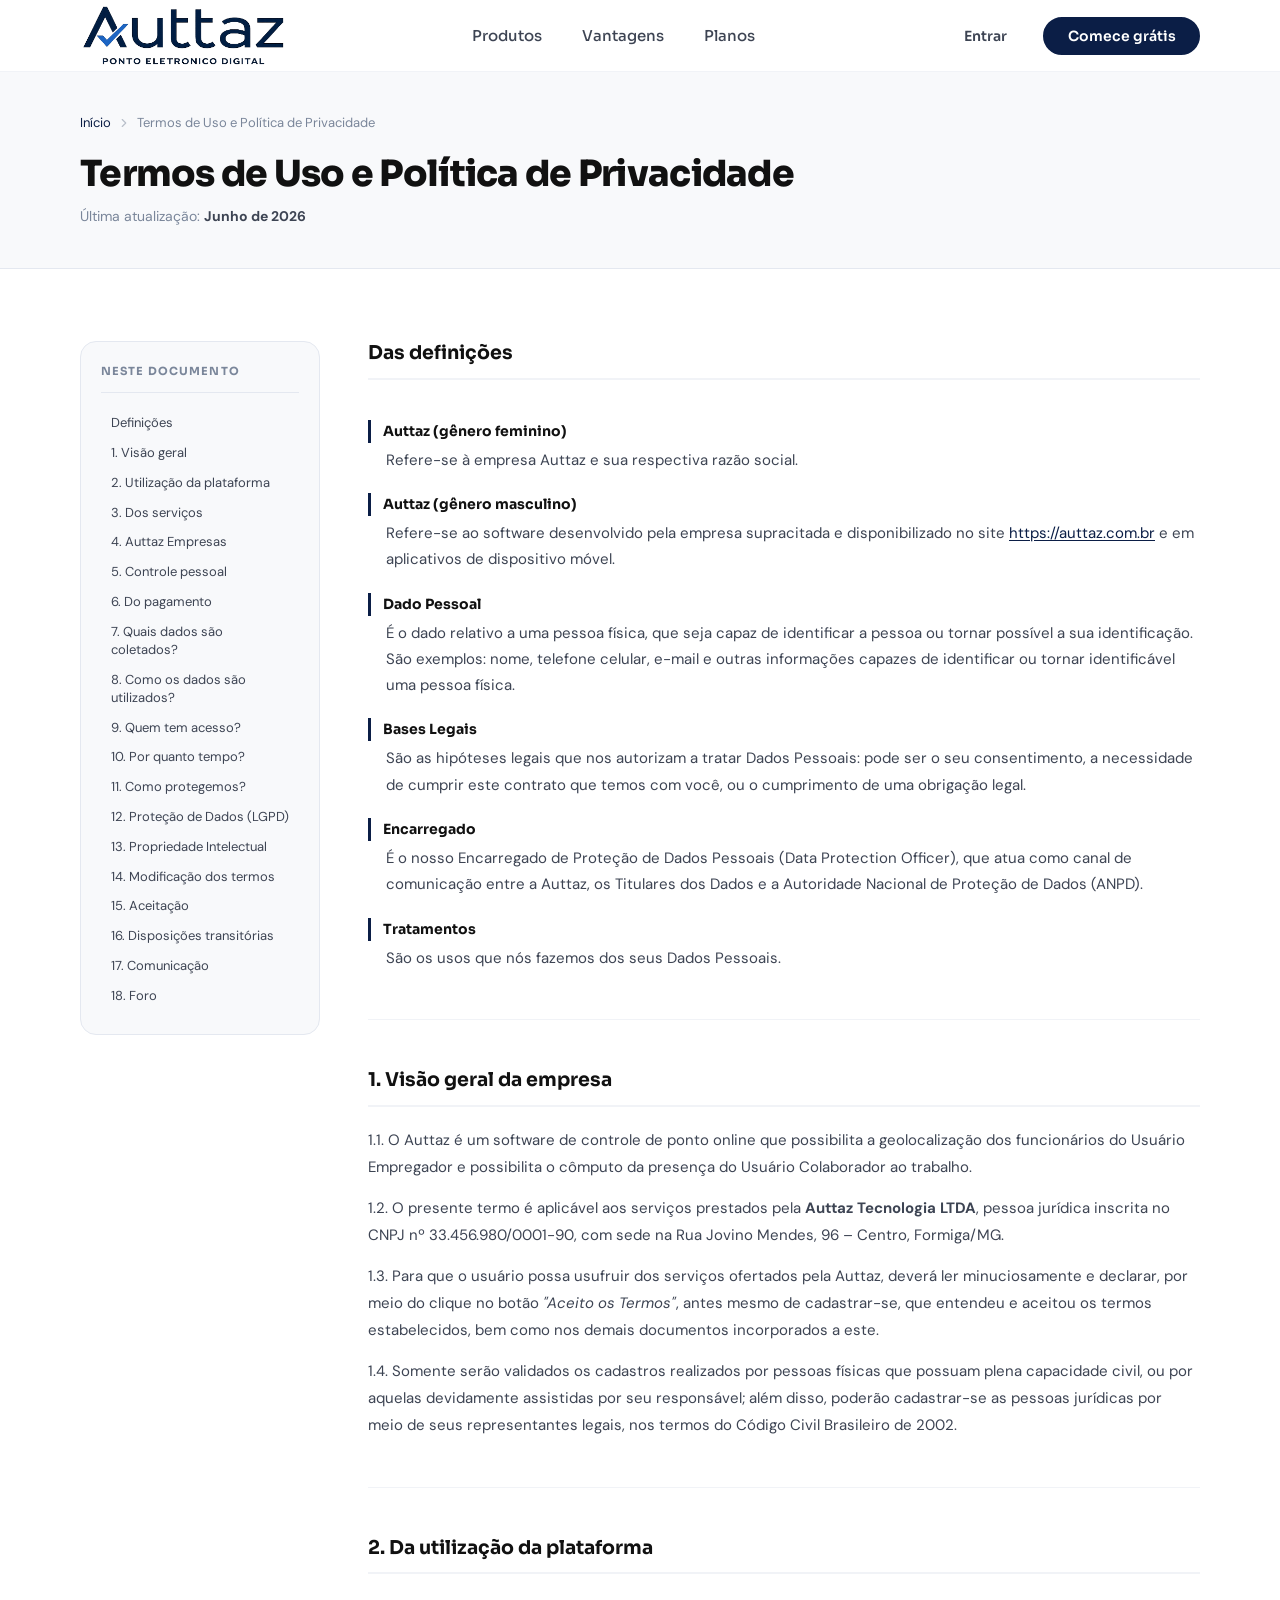
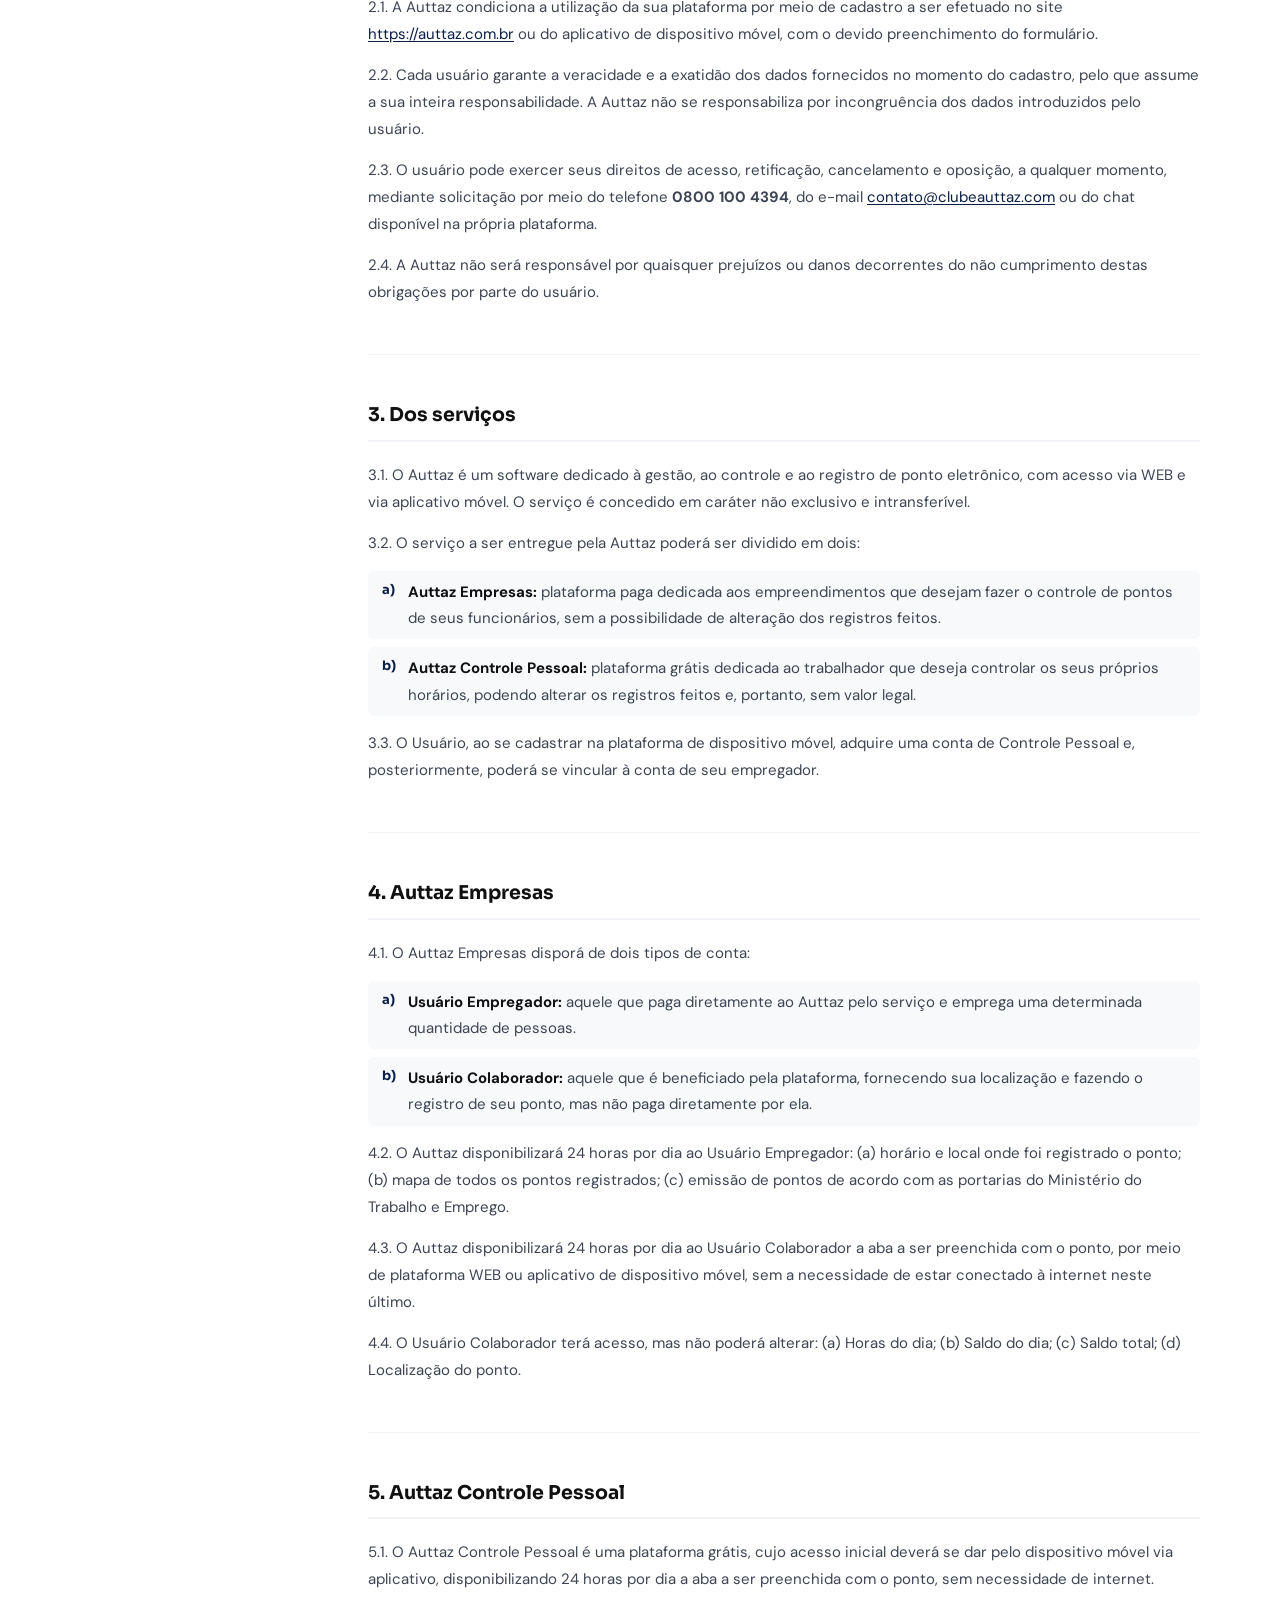
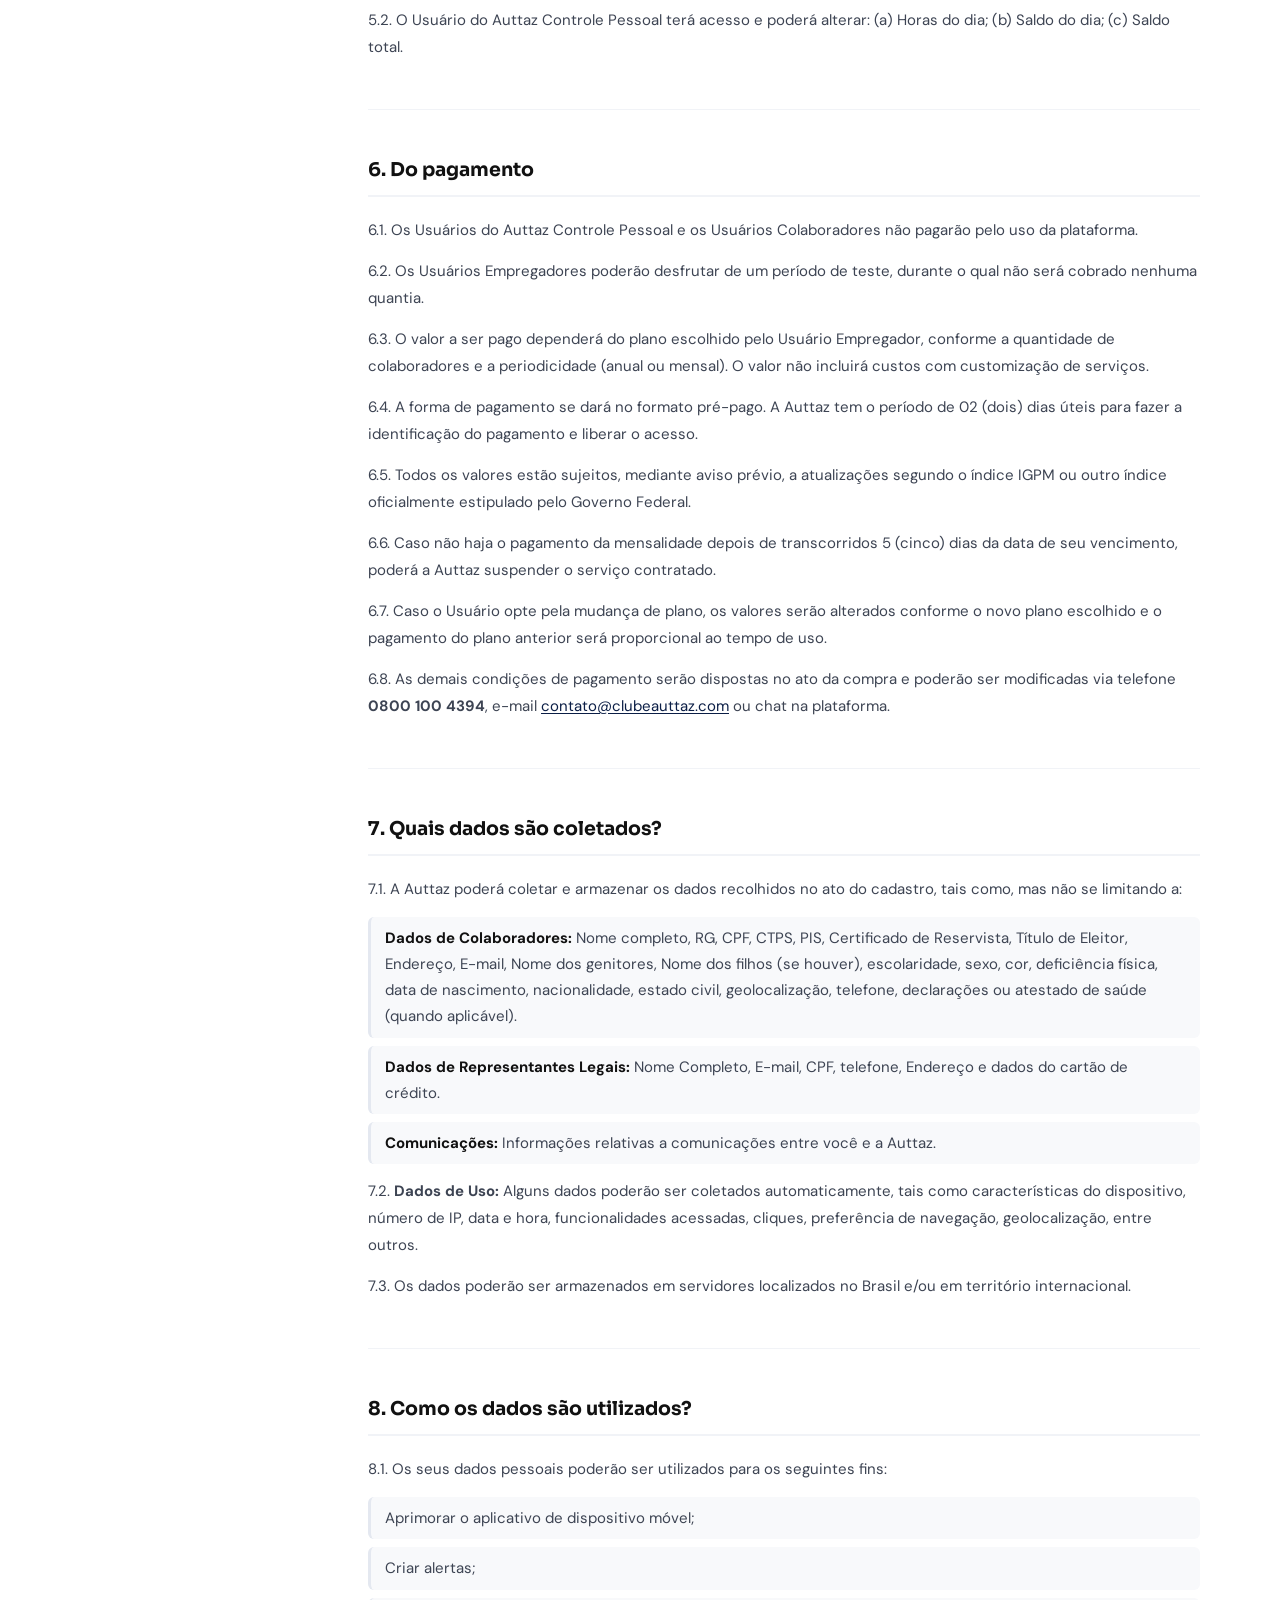
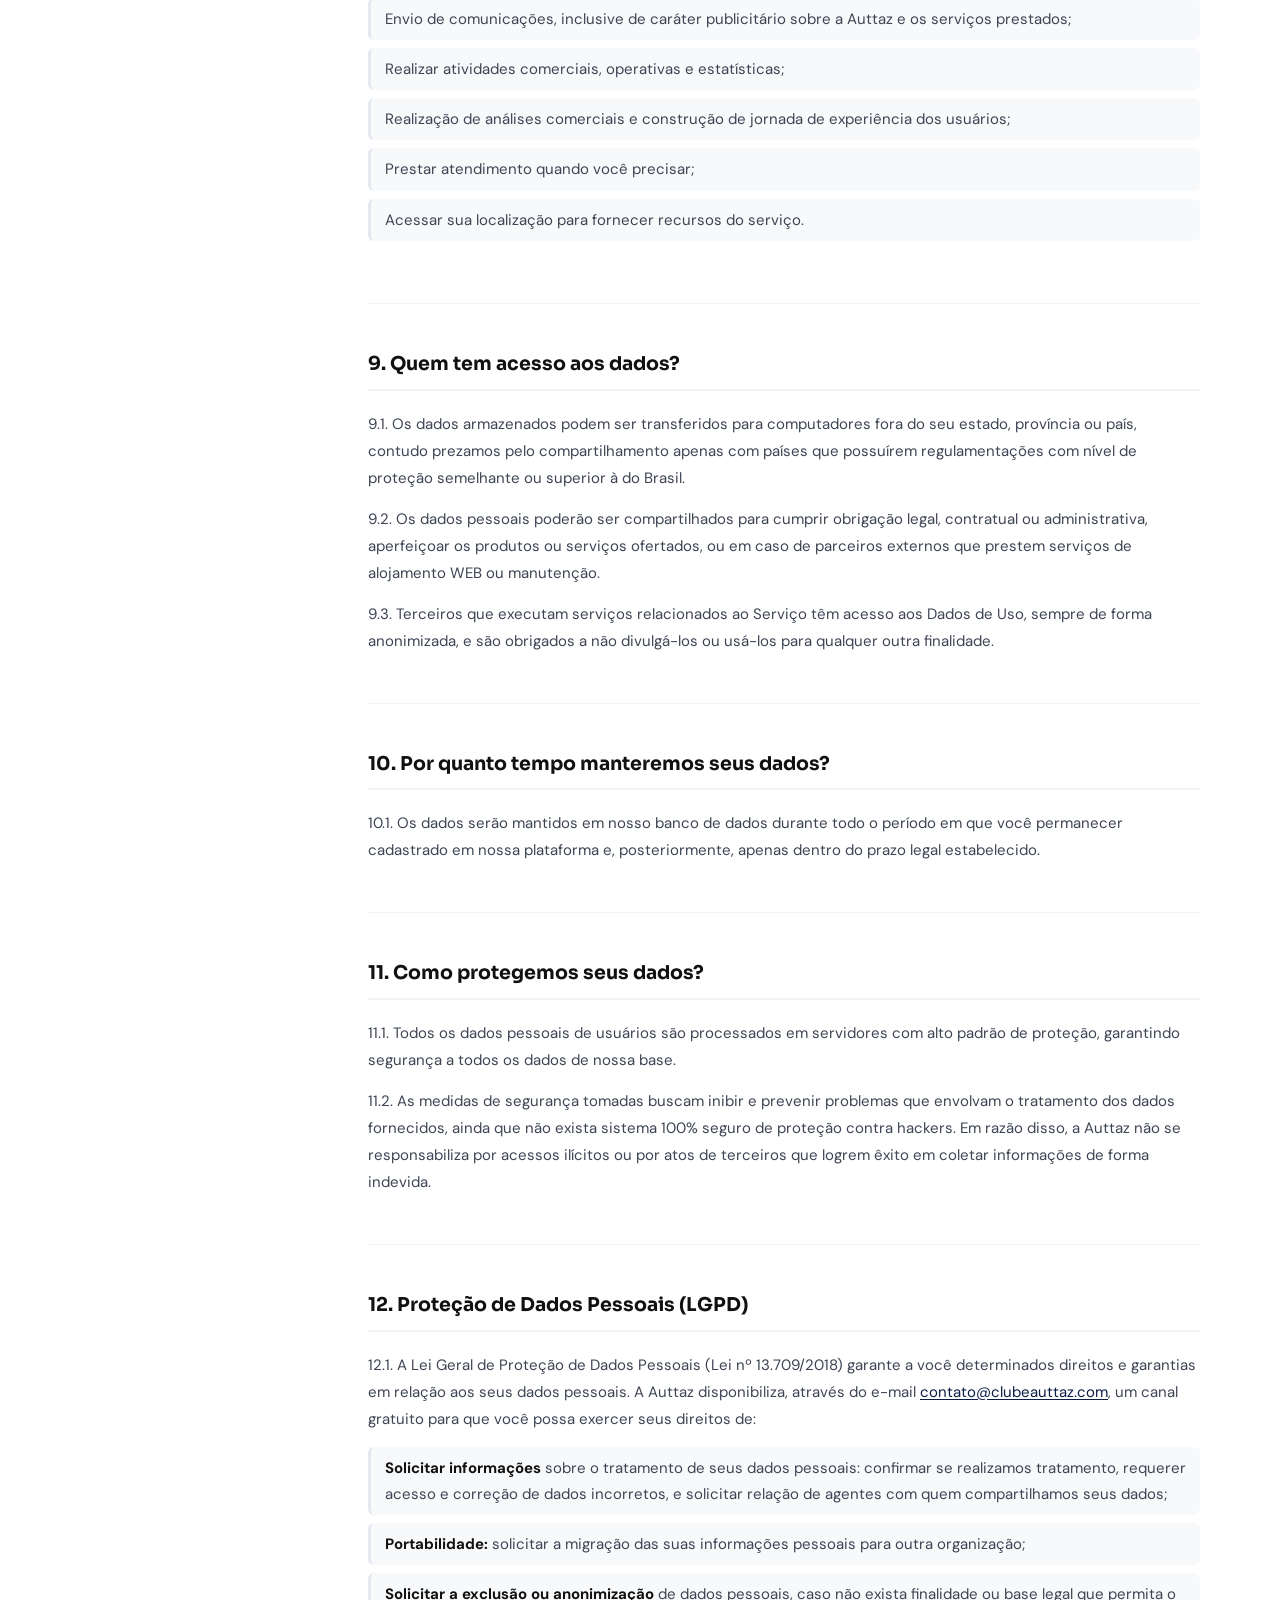
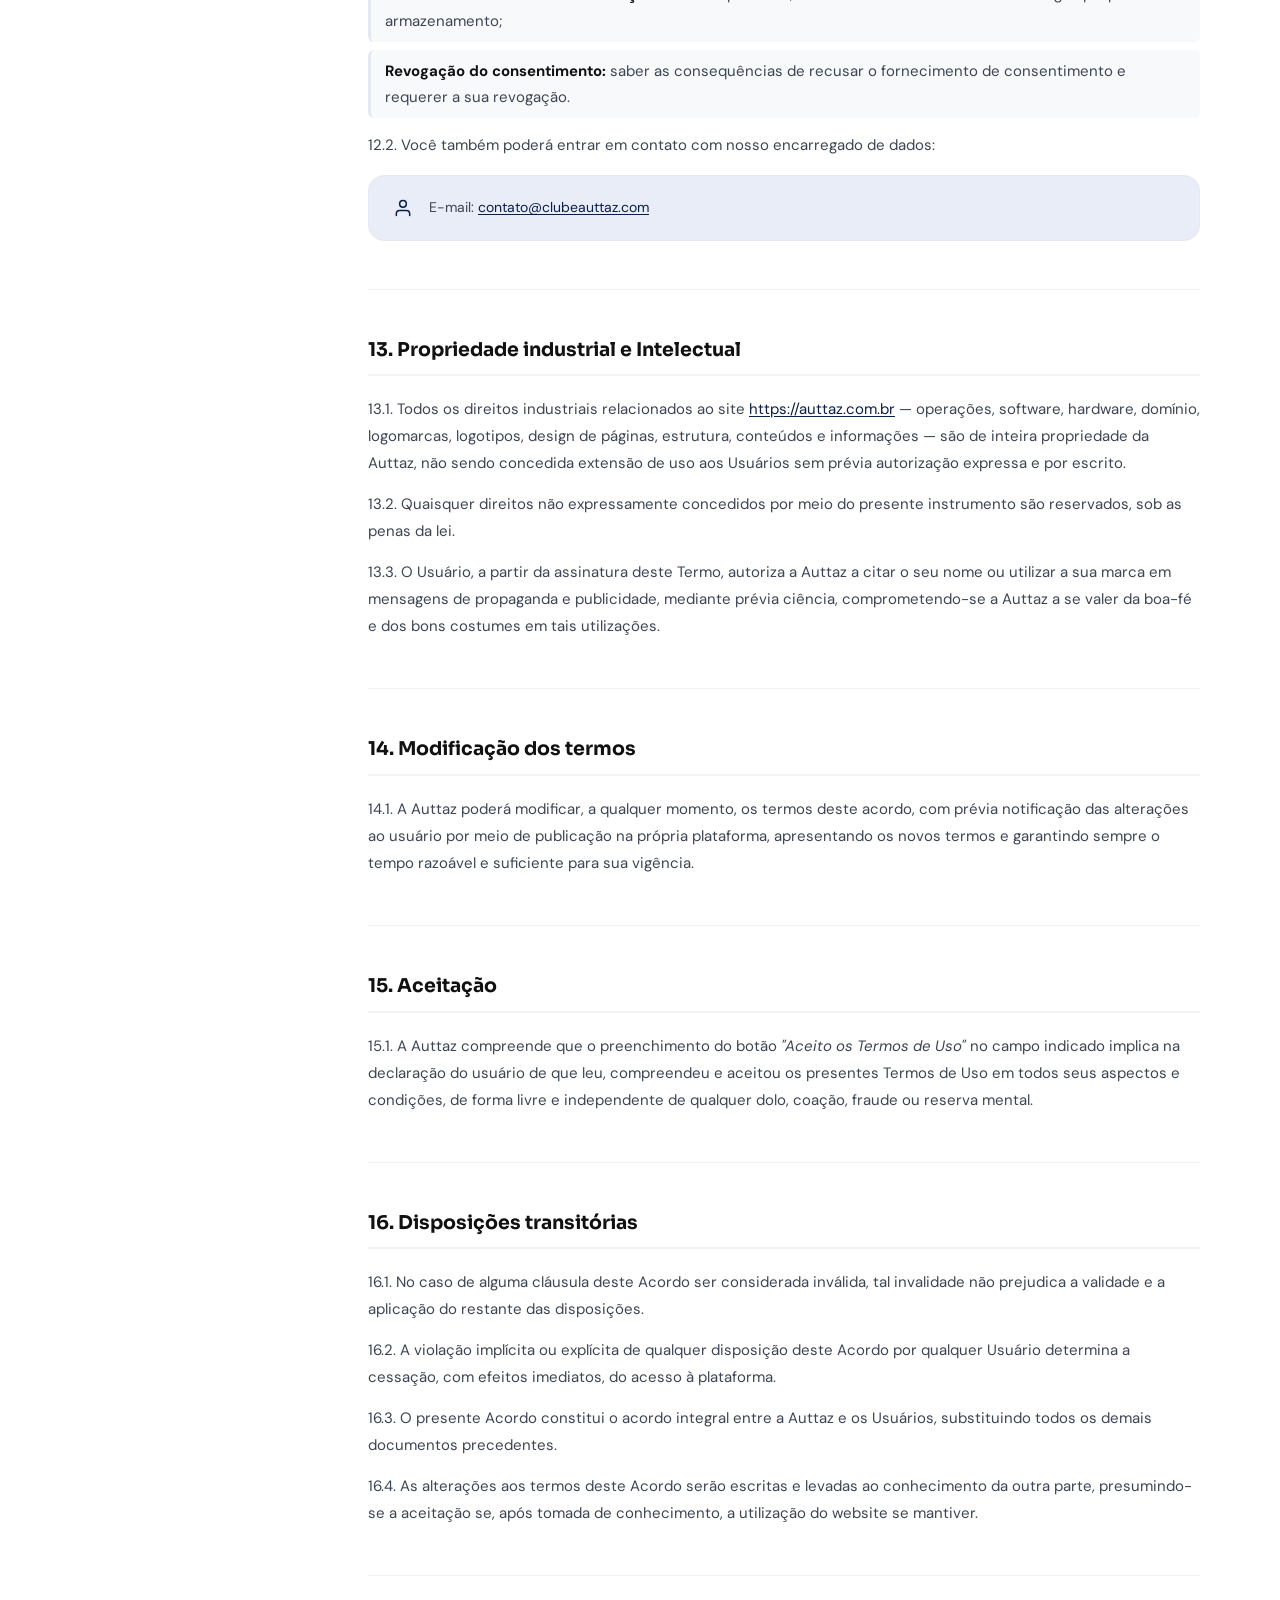
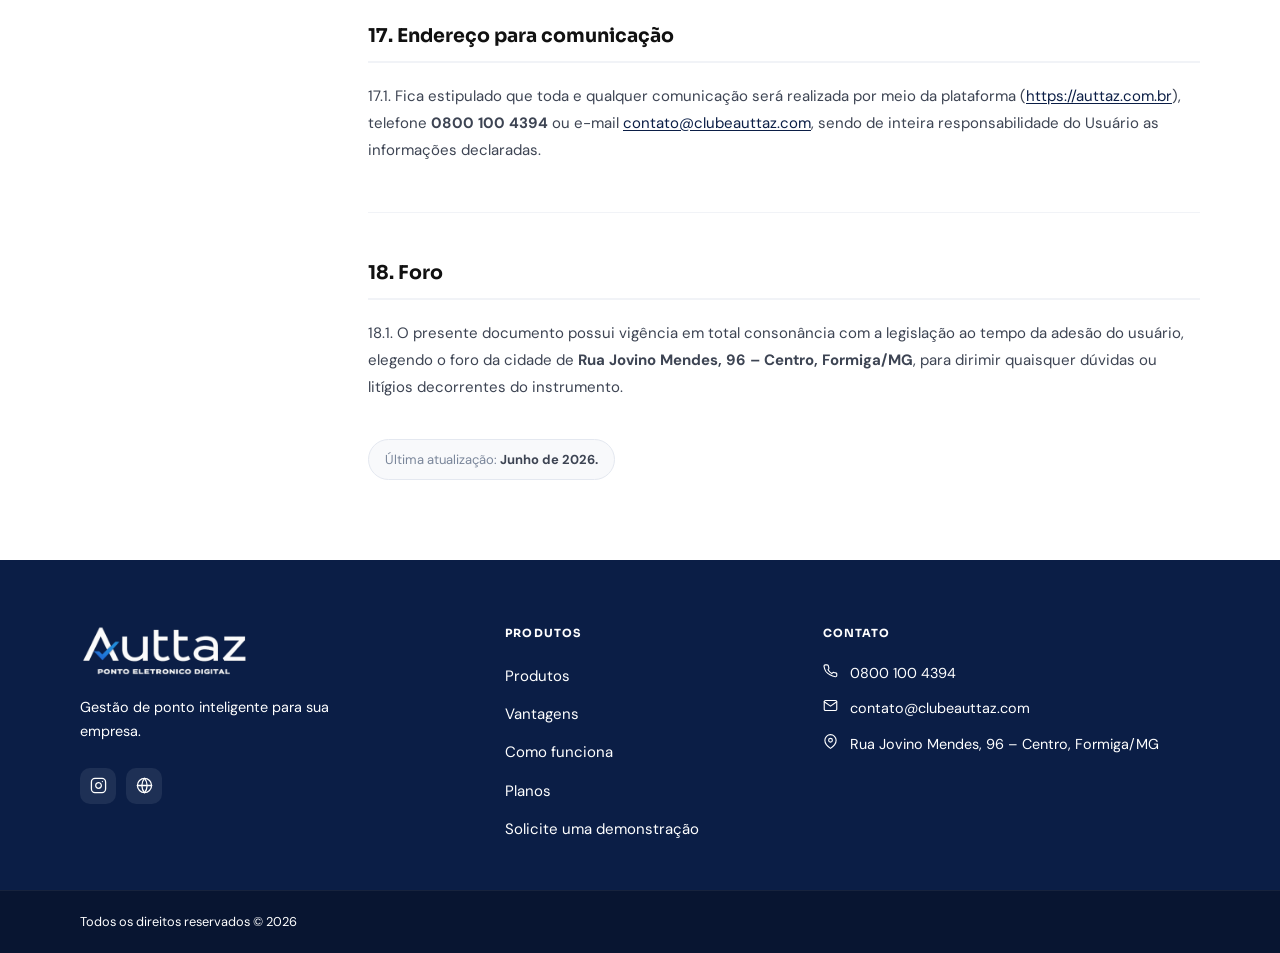
==== commit 4a006437: "Correção card de beneficios e retirada do nome em politicas" ====
--- a/politica_de_privacidade.html
+++ b/politica_de_privacidade.html
@@ -567,7 +567,6 @@
                 <circle cx="12" cy="7" r="4" />
               </svg>
               <div>
-                <strong>Lívia Campos</strong>
                 <span
                   >E-mail:
                   <a href="mailto:contato@clubeauttaz.com"
